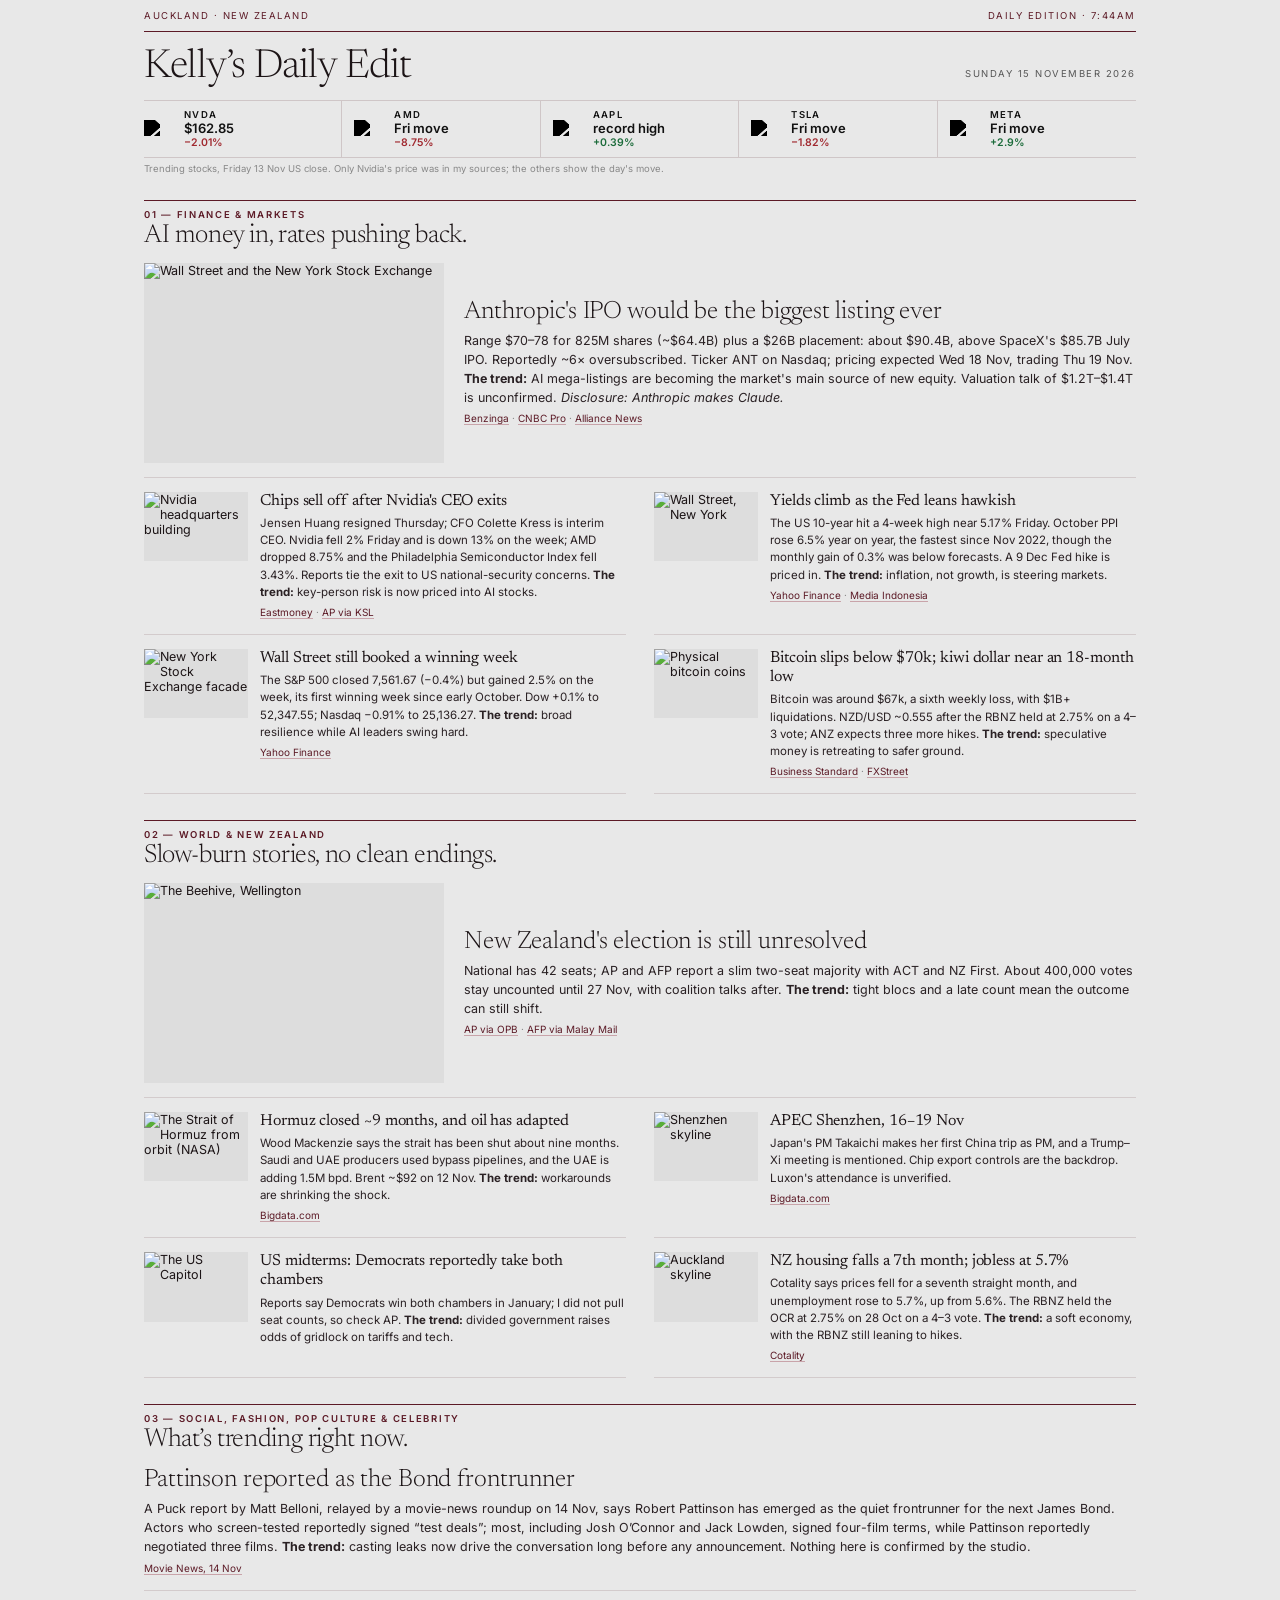
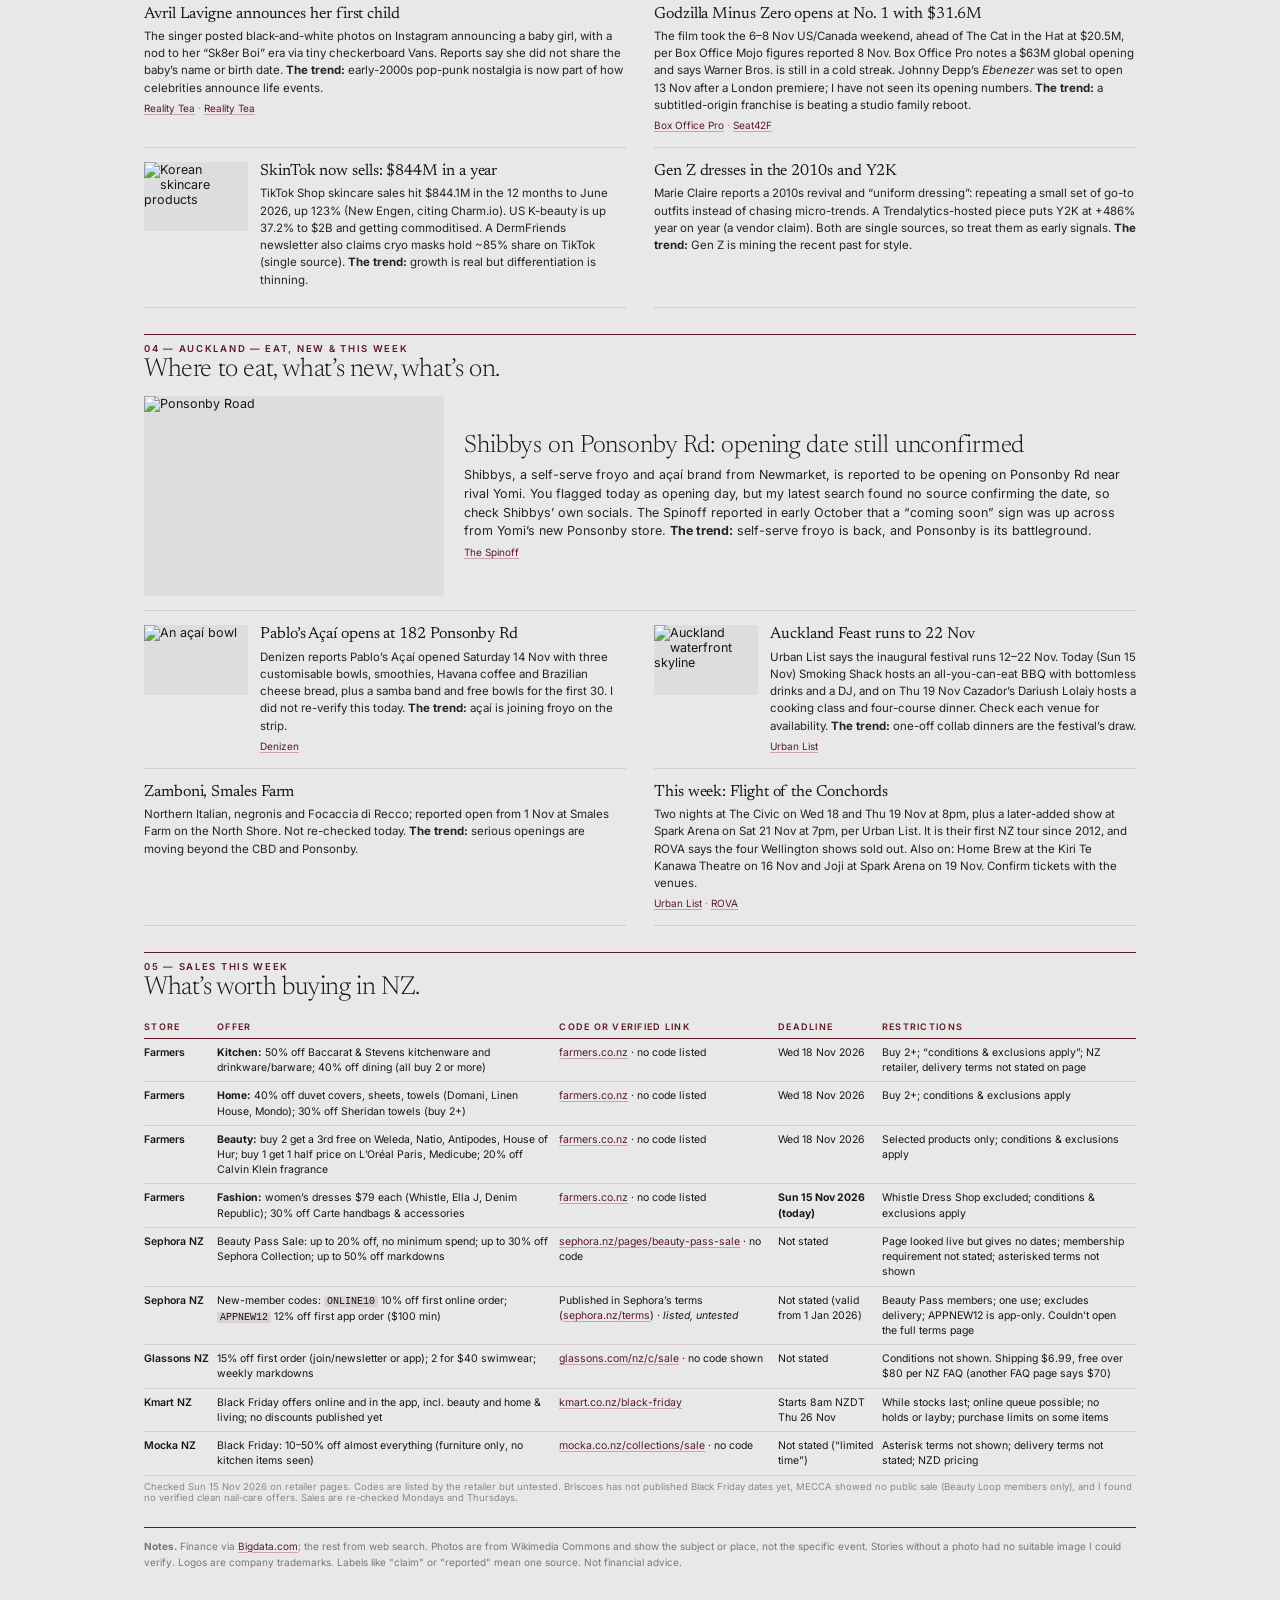
==== index.html @ 5a59fe5a "Add Kelly's Daily Edit, Sun 15 Nov 2026 Co-Authored-By: Claude Sonnet 5.5 <noreply@anthropic.com> Cl" ====
<!doctype html>
<html lang="en"><head><meta charset="utf-8"><meta name="viewport" content="width=device-width, initial-scale=1"><title>Kelly’s Daily Edit — Sun 15 Nov 2026</title>
<link rel="stylesheet" href="https://fonts.googleapis.com/css2?family=Inter:wght@400;500;600&family=Newsreader:opsz,wght@6..72,300;6..72,400&display=swap">
<style>
body{margin:0;background:#e8e8e8}
a{color:#5c1a26;text-decoration-color:#c9a4aa;text-underline-offset:2px}a:hover{color:#111}
.mag{max-width:1040px;margin:0 auto;padding:0 24px 40px;font-family:'Inter',sans-serif;color:#1c1416;box-sizing:border-box;font-size:12.5px}
.top{display:flex;justify-content:space-between;padding:10px 0;border-bottom:1px solid #5c1a26;font-size:9.5px;letter-spacing:.16em;text-transform:uppercase;color:#5c1a26}
.mast{display:flex;justify-content:space-between;align-items:baseline;gap:12px;padding:16px 0 12px}
.mast h1{font-family:'Newsreader',serif;font-weight:300;font-size:40px;line-height:1;margin:0;letter-spacing:-.02em;color:#1c1416}
.mast p{margin:0;font-size:9.5px;letter-spacing:.16em;text-transform:uppercase;color:#555;text-align:right}
.strip{display:grid;grid-template-columns:repeat(5,1fr);border-top:1px solid #cfc6c7;border-bottom:1px solid #cfc6c7}
.st{padding:8px 12px;border-right:1px solid #cfc6c7;display:grid;grid-template-columns:auto 1fr;grid-template-areas:"l t" "l p" "l m";column-gap:10px;align-items:center;font-size:10.5px;color:#555}
.st:first-child{padding-left:0}.st:last-child{border-right:0}
.st img{grid-area:l;height:18px;width:30px;object-fit:contain;filter:brightness(0)}
.st .tk{grid-area:t;font-weight:600;letter-spacing:.14em;color:#111;font-size:9.5px}
.st b{grid-area:p;font-size:13px;color:#111;font-weight:600}
.st b+span{grid-area:m}
.st .tk+b,.st .tk+span{}
.dn{color:#a0282f;font-weight:600}.up{color:#1b6b3a;font-weight:600}
.cap{font-size:9.5px;color:#888;margin:5px 0 0}
.sec{margin-top:26px}
.sech{display:block;border-top:1px solid #5c1a26;padding-top:8px;margin-bottom:12px}
.kick{font-size:9.5px;font-weight:600;letter-spacing:.18em;text-transform:uppercase;color:#5c1a26;display:block;margin-bottom:2px}
.sech h2{font-family:'Newsreader',serif;font-size:26px;line-height:1.1;margin:0;font-weight:300;letter-spacing:-.015em;display:block}
.sech p{display:none}
.grid{display:grid;grid-template-columns:repeat(2,1fr);gap:14px 28px}
.card{display:grid;grid-template-columns:104px 1fr;gap:12px;align-items:start;padding-bottom:14px;border-bottom:1px solid #d3cbcc}
.card.noimg{grid-template-columns:1fr}
.card.lead{grid-column:1/-1;grid-template-columns:300px 1fr;gap:20px;align-items:center}
.card.lead.noimg{grid-template-columns:1fr}
.ph{aspect-ratio:3/2;overflow:hidden;background:#ddd}
.ph img{width:100%;height:100%;object-fit:cover;display:block}
.card h3{font-family:'Newsreader',serif;font-size:16px;line-height:1.2;margin:0 0 4px;font-weight:400;letter-spacing:-.005em}
.card.lead h3{font-size:25px;line-height:1.1;font-weight:300;margin-bottom:6px}
.card p{margin:0 0 4px;font-size:11.5px;line-height:1.5;color:#2a2124}
.card.lead p{font-size:12.5px}
.src{font-size:10px!important;color:#888!important;margin:0!important}
.foot{margin-top:24px;border-top:1px solid #5c1a26;padding-top:10px;font-size:10px;line-height:1.6;color:#777}
@media (max-width:820px){.mast h1{font-size:32px}.grid{grid-template-columns:1fr}.card.lead{grid-template-columns:1fr}.strip{grid-template-columns:repeat(2,1fr)}.st{padding:8px 0;border-bottom:1px solid #cfc6c7}.card{grid-template-columns:96px 1fr}.card.lead{grid-template-columns:1fr}}

.tw{overflow-x:auto}.tbl{width:100%;border-collapse:collapse;font-size:10.5px;line-height:1.45}.tbl th{text-align:left;font-size:9px;letter-spacing:.14em;text-transform:uppercase;color:#5c1a26;font-weight:600;border-bottom:1px solid #5c1a26;padding:5px 8px 5px 0;white-space:nowrap}.tbl td{vertical-align:top;border-bottom:1px solid #d3cbcc;padding:6px 8px 6px 0}.tbl td:first-child{font-weight:600;white-space:nowrap}.tbl code{font-size:10px;background:#dcd3d4;padding:0 3px}.tbl{min-width:760px}
</style>
</head><body>
<div class="mag">
<div class="top"><span>Auckland · New Zealand</span><span>Daily edition · 7:44am</span></div><header class="mast"><h1>Kelly&rsquo;s Daily Edit</h1><p>Sunday 15 November 2026</p></header>
<div class="strip" aria-label="Five trending stocks, Friday close"><div class="st"><img src="https://commons.wikimedia.org/wiki/Special:FilePath/NVIDIA_logo.svg?width=200" alt="NVDA logo"><span class="tk">NVDA</span><b>$162.85</b><span class="dn">−2.01%</span></div><div class="st"><img src="https://commons.wikimedia.org/wiki/Special:FilePath/AMD_Logo.svg?width=200" alt="AMD logo"><span class="tk">AMD</span><b>Fri move</b><span class="dn">−8.75%</span></div><div class="st"><img src="https://commons.wikimedia.org/wiki/Special:FilePath/Apple_logo_black.svg?width=200" alt="AAPL logo"><span class="tk">AAPL</span><b>record high</b><span class="up">+0.39%</span></div><div class="st"><img src="https://commons.wikimedia.org/wiki/Special:FilePath/Tesla_T_symbol.svg?width=200" alt="TSLA logo"><span class="tk">TSLA</span><b>Fri move</b><span class="dn">−1.82%</span></div><div class="st"><img src="https://commons.wikimedia.org/wiki/Special:FilePath/Meta_Platforms_logo.svg?width=200" alt="META logo"><span class="tk">META</span><b>Fri move</b><span class="up">+2.9%</span></div></div>
<p class="cap">Trending stocks, Friday 13 Nov US close. Only Nvidia's price was in my sources; the others show the day's move.</p>
<section class="sec"><div class="sech"><div class="kick">01 — Finance &amp; Markets</div><h2>AI money in, rates pushing back.</h2><p>Record AI capital-raising meets a bond market pricing more Fed hikes.</p></div><div class="grid"><article class="card lead"><div class="ph"><img src="https://commons.wikimedia.org/wiki/Special:FilePath/New_York_Stock_Exchange_August_2017_02.jpg?width=1000" alt="Wall Street and the New York Stock Exchange" loading="lazy"></div><div class="tx"><h3>Anthropic's IPO would be the biggest listing ever</h3><p>Range $70–78 for 825M shares (~$64.4B) plus a $26B placement: about $90.4B, above SpaceX's $85.7B July IPO. Reportedly ~6× oversubscribed. Ticker ANT on Nasdaq; pricing expected Wed 18 Nov, trading Thu 19 Nov. <b>The trend:</b> AI mega-listings are becoming the market's main source of new equity. Valuation talk of $1.2T–$1.4T is unconfirmed. <i>Disclosure: Anthropic makes Claude.</i></p><p class="src"><a target="_blank" rel="noopener noreferrer" href="https://app.bigdata.com/documents/CC8A0AA77DDB8F0A94E026F29D1753C9">Benzinga</a> · <a target="_blank" rel="noopener noreferrer" href="https://app.bigdata.com/documents/73371B69E90BE7B7E90E10A4B41BB34E">CNBC Pro</a> · <a target="_blank" rel="noopener noreferrer" href="https://app.bigdata.com/documents/BF5BD423CAAF0648DEDF7CC916F32534">Alliance News</a></p></div></article><article class="card"><div class="ph"><img src="https://commons.wikimedia.org/wiki/Special:FilePath/NVIDIA_Headquarters.jpg?width=1000" alt="Nvidia headquarters building" loading="lazy"></div><div class="tx"><h3>Chips sell off after Nvidia's CEO exits</h3><p>Jensen Huang resigned Thursday; CFO Colette Kress is interim CEO. Nvidia fell 2% Friday and is down 13% on the week; AMD dropped 8.75% and the Philadelphia Semiconductor Index fell 3.43%. Reports tie the exit to US national-security concerns. <b>The trend:</b> key-person risk is now priced into AI stocks.</p><p class="src"><a target="_blank" rel="noopener noreferrer" href="https://app.bigdata.com/documents/6D653A2C9559B48920038E8D2EA9C440">Eastmoney</a> · <a target="_blank" rel="noopener noreferrer" href="https://app.bigdata.com/documents/CB7C0DFA0C4624E4CC4BE4395966587B">AP via KSL</a></p></div></article><article class="card"><div class="ph"><img src="https://commons.wikimedia.org/wiki/Special:FilePath/Photos_NewYork1_032.jpg?width=1000" alt="Wall Street, New York" loading="lazy"></div><div class="tx"><h3>Yields climb as the Fed leans hawkish</h3><p>The US 10-year hit a 4-week high near 5.17% Friday. October PPI rose 6.5% year on year, the fastest since Nov 2022, though the monthly gain of 0.3% was below forecasts. A 9 Dec Fed hike is priced in. <b>The trend:</b> inflation, not growth, is steering markets.</p><p class="src"><a target="_blank" rel="noopener noreferrer" href="https://app.bigdata.com/documents/CEFB38E44261D022953017AB41D0D70B">Yahoo Finance</a> · <a target="_blank" rel="noopener noreferrer" href="https://app.bigdata.com/documents/D1B05B99E763574233C486221D6025D6">Media Indonesia</a></p></div></article><article class="card"><div class="ph"><img src="https://commons.wikimedia.org/wiki/Special:FilePath/New_York_Stock_Exchange_Facade_-_New_York_City,_USA.jpg?width=1000" alt="New York Stock Exchange facade" loading="lazy"></div><div class="tx"><h3>Wall Street still booked a winning week</h3><p>The S&amp;P 500 closed 7,561.67 (−0.4%) but gained 2.5% on the week, its first winning week since early October. Dow +0.1% to 52,347.55; Nasdaq −0.91% to 25,136.27. <b>The trend:</b> broad resilience while AI leaders swing hard.</p><p class="src"><a target="_blank" rel="noopener noreferrer" href="https://app.bigdata.com/documents/6F2B3F3A1F87922C1AFCBA36E6C707FE">Yahoo Finance</a></p></div></article><article class="card"><div class="ph"><img src="https://commons.wikimedia.org/wiki/Special:FilePath/Physical_Bitcoin_by_Mike_Cauldwell_(Casascius).jpg?width=1000" alt="Physical bitcoin coins" loading="lazy"></div><div class="tx"><h3>Bitcoin slips below $70k; kiwi dollar near an 18-month low</h3><p>Bitcoin was around $67k, a sixth weekly loss, with $1B+ liquidations. NZD/USD ~0.555 after the RBNZ held at 2.75% on a 4–3 vote; ANZ expects three more hikes. <b>The trend:</b> speculative money is retreating to safer ground.</p><p class="src"><a target="_blank" rel="noopener noreferrer" href="https://app.bigdata.com/documents/0D19B1046BA223AFF01BD5FF491FED08">Business Standard</a> · <a target="_blank" rel="noopener noreferrer" href="https://app.bigdata.com/documents/52DD11125DCA1012AE97C00D38097259">FXStreet</a></p></div></article></div></section><section class="sec"><div class="sech"><div class="kick">02 — World &amp; New Zealand</div><h2>Slow-burn stories, no clean endings.</h2><p>NZ waits on a count, oil waits on diplomacy, and APEC opens Monday.</p></div><div class="grid"><article class="card lead"><div class="ph"><img src="https://commons.wikimedia.org/wiki/Special:FilePath/Beehive_Building_Wellington_New_Zealand.jpg?width=1000" alt="The Beehive, Wellington" loading="lazy"></div><div class="tx"><h3>New Zealand's election is still unresolved</h3><p>National has 42 seats; AP and AFP report a slim two-seat majority with ACT and NZ First. About 400,000 votes stay uncounted until 27 Nov, with coalition talks after. <b>The trend:</b> tight blocs and a late count mean the outcome can still shift.</p><p class="src"><a target="_blank" rel="noopener noreferrer" href="https://www.opb.org/article/2026/11/08/no-clear-winner-in-new-zealand-election-as-leaders-prepare-for-weeks-of-talks/">AP via OPB</a> · <a target="_blank" rel="noopener noreferrer" href="https://www.malaymail.com/amp/news/world/2026/11/08/who-will-govern-new-zealand-tight-election-result-opens-door-to-dealmaking/242459">AFP via Malay Mail</a></p></div></article><article class="card"><div class="ph"><img src="https://commons.wikimedia.org/wiki/Special:FilePath/Iss064e046338.jpg?width=1000" alt="The Strait of Hormuz from orbit (NASA)" loading="lazy"></div><div class="tx"><h3>Hormuz closed ~9 months, and oil has adapted</h3><p>Wood Mackenzie says the strait has been shut about nine months. Saudi and UAE producers used bypass pipelines, and the UAE is adding 1.5M bpd. Brent ~$92 on 12 Nov. <b>The trend:</b> workarounds are shrinking the shock.</p><p class="src"><a target="_blank" rel="noopener noreferrer" href="https://app.bigdata.com/documents/066EC005ACA942B320E3C47B6DD4105F">Bigdata.com</a></p></div></article><article class="card"><div class="ph"><img src="https://commons.wikimedia.org/wiki/Special:FilePath/Shenzhen_Skyline_from_Futian_District5.jpg?width=1000" alt="Shenzhen skyline" loading="lazy"></div><div class="tx"><h3>APEC Shenzhen, 16–19 Nov</h3><p>Japan's PM Takaichi makes her first China trip as PM, and a Trump–Xi meeting is mentioned. Chip export controls are the backdrop. Luxon's attendance is unverified.</p><p class="src"><a target="_blank" rel="noopener noreferrer" href="https://app.bigdata.com/documents/B61600778CA8A00367E14FCDB0611010">Bigdata.com</a></p></div></article><article class="card"><div class="ph"><img src="https://commons.wikimedia.org/wiki/Special:FilePath/The_U.S._Capitol_Building,_Washington,_D.C.jpg?width=1000" alt="The US Capitol" loading="lazy"></div><div class="tx"><h3>US midterms: Democrats reportedly take both chambers</h3><p>Reports say Democrats win both chambers in January; I did not pull seat counts, so check AP. <b>The trend:</b> divided government raises odds of gridlock on tariffs and tech.</p></div></article><article class="card"><div class="ph"><img src="https://commons.wikimedia.org/wiki/Special:FilePath/Auckland_skyline_from_Viaduct_Harbour.jpg?width=1000" alt="Auckland skyline" loading="lazy"></div><div class="tx"><h3>NZ housing falls a 7th month; jobless at 5.7%</h3><p>Cotality says prices fell for a seventh straight month, and unemployment rose to 5.7%, up from 5.6%. The RBNZ held the OCR at 2.75% on 28 Oct on a 4–3 vote. <b>The trend:</b> a soft economy, with the RBNZ still leaning to hikes.</p><p class="src"><a target="_blank" rel="noopener noreferrer" href="https://www.cotality.com/nz/insights/media/nz-house-prices-fall-seven-consecutive-months">Cotality</a></p></div></article></div></section><section class="sec"><div class="sech"><div class="kick">03 &mdash; Social, Fashion, Pop Culture &amp; Celebrity</div><h2>What&rsquo;s trending right now.</h2><p>Bond casting chatter, a Godzilla opening and bio-active skincare.</p></div><div class="grid"><article class="card lead noimg"><div class="tx"><h3>Pattinson reported as the Bond frontrunner</h3><p>A Puck report by Matt Belloni, relayed by a movie-news roundup on 14 Nov, says Robert Pattinson has emerged as the quiet frontrunner for the next James Bond. Actors who screen-tested reportedly signed &ldquo;test deals&rdquo;; most, including Josh O&rsquo;Connor and Jack Lowden, signed four-film terms, while Pattinson reportedly negotiated three films. <b>The trend:</b> casting leaks now drive the conversation long before any announcement. Nothing here is confirmed by the studio.</p><p class="src"><a target="_blank" rel="noopener noreferrer" href="https://onemannsmovies.com/movie-news/movie-news-from-around-the-world-14th-november-2026">Movie News, 14 Nov</a></p></div></article><article class="card noimg"><div class="tx"><h3>Avril Lavigne announces her first child</h3><p>The singer posted black-and-white photos on Instagram announcing a baby girl, with a nod to her &ldquo;Sk8er Boi&rdquo; era via tiny checkerboard Vans. Reports say she did not share the baby&rsquo;s name or birth date. <b>The trend:</b> early-2000s pop-punk nostalgia is now part of how celebrities announce life events.</p><p class="src"><a target="_blank" rel="noopener noreferrer" href="https://www.realitytea.com/2026/11/14/avril-lavigne-baby-daughter-first-photos-wild-onesie/">Reality Tea</a> &middot; <a target="_blank" rel="noopener noreferrer" href="https://www.realitytea.com/2026/11/14/avril-lavigne-baby-announcement-sk8er-boi-post/">Reality Tea</a></p></div></article><article class="card noimg"><div class="tx"><h3>Godzilla Minus Zero opens at No. 1 with $31.6M</h3><p>The film took the 6&ndash;8 Nov US/Canada weekend, ahead of The Cat in the Hat at $20.5M, per Box Office Mojo figures reported 8 Nov. Box Office Pro notes a $63M global opening and says Warner Bros. is still in a cold streak. Johnny Depp&rsquo;s <i>Ebenezer</i> was set to open 13 Nov after a London premiere; I have not seen its opening numbers. <b>The trend:</b> a subtitled-origin franchise is beating a studio family reboot.</p><p class="src"><a target="_blank" rel="noopener noreferrer" href="https://www.boxofficepro.com/weekend-box-office-godzilla-minus-zero-explodes-to-number-one/">Box Office Pro</a> &middot; <a target="_blank" rel="noopener noreferrer" href="https://seat42f.com/godzilla-minus-zero-weekend-box-office-november-8-2026/">Seat42F</a></p></div></article><article class="card"><div class="ph"><img src="https://commons.wikimedia.org/wiki/Special:FilePath/Korean_cosmetic_products.jpg?width=1000" alt="Korean skincare products" loading="lazy"></div><div class="tx"><h3>SkinTok now sells: $844M in a year</h3><p>TikTok Shop skincare sales hit $844.1M in the 12 months to June 2026, up 123% (New Engen, citing Charm.io). US K-beauty is up 37.2% to $2B and getting commoditised. A DermFriends newsletter also claims cryo masks hold ~85% share on TikTok (single source). <b>The trend:</b> growth is real but differentiation is thinning.</p></div></article><article class="card noimg"><div class="tx"><h3>Gen Z dresses in the 2010s and Y2K</h3><p>Marie Claire reports a 2010s revival and &ldquo;uniform dressing&rdquo;: repeating a small set of go-to outfits instead of chasing micro-trends. A Trendalytics-hosted piece puts Y2K at +486% year on year (a vendor claim). Both are single sources, so treat them as early signals. <b>The trend:</b> Gen Z is mining the recent past for style.</p></div></article></div></section><section class="sec"><div class="sech"><div class="kick">04 &mdash; Auckland &mdash; Eat, New &amp; This Week</div><h2>Where to eat, what&rsquo;s new, what&rsquo;s on.</h2><p>Feast is in full swing, froyo is crowding Ponsonby Rd and the Conchords land Wednesday.</p></div><div class="grid"><article class="card lead"><div class="ph"><img src="https://commons.wikimedia.org/wiki/Special:FilePath/Ponsonby_Road,_Ponsonby,_Auckland,_New_Zealand.jpg?width=1000" alt="Ponsonby Road" loading="lazy"></div><div class="tx"><h3>Shibbys on Ponsonby Rd: opening date still unconfirmed</h3><p>Shibbys, a self-serve froyo and a&ccedil;a&iacute; brand from Newmarket, is reported to be opening on Ponsonby Rd near rival Yomi. You flagged today as opening day, but my latest search found no source confirming the date, so check Shibbys&rsquo; own socials. The Spinoff reported in early October that a &ldquo;coming soon&rdquo; sign was up across from Yomi&rsquo;s new Ponsonby store. <b>The trend:</b> self-serve froyo is back, and Ponsonby is its battleground.</p><p class="src"><a target="_blank" rel="noopener noreferrer" href="https://thespinoff.co.nz/kai/05-10-2026/why-is-new-zealand-going-loco-for-froyo">The Spinoff</a></p></div></article><article class="card"><div class="ph"><img src="https://commons.wikimedia.org/wiki/Special:FilePath/Acai_bowl_(43110767814).jpg?width=1000" alt="An a&ccedil;a&iacute; bowl" loading="lazy"></div><div class="tx"><h3>Pablo&rsquo;s A&ccedil;a&iacute; opens at 182 Ponsonby Rd</h3><p>Denizen reports Pablo&rsquo;s A&ccedil;a&iacute; opened Saturday 14 Nov with three customisable bowls, smoothies, Havana coffee and Brazilian cheese bread, plus a samba band and free bowls for the first 30. I did not re-verify this today. <b>The trend:</b> a&ccedil;a&iacute; is joining froyo on the strip.</p><p class="src"><a target="_blank" rel="noopener noreferrer" href="https://www.thedenizen.co.nz/gastronomy/new-opening-ponsonby-has-a-new-acai-destination/">Denizen</a></p></div></article><article class="card"><div class="ph"><img src="https://commons.wikimedia.org/wiki/Special:FilePath/Auckland_skyline_from_harbour.png?width=1000" alt="Auckland waterfront skyline" loading="lazy"></div><div class="tx"><h3>Auckland Feast runs to 22 Nov</h3><p>Urban List says the inaugural festival runs 12&ndash;22 Nov. Today (Sun 15 Nov) Smoking Shack hosts an all-you-can-eat BBQ with bottomless drinks and a DJ, and on Thu 19 Nov Cazador&rsquo;s Dariush Lolaiy hosts a cooking class and four-course dinner. Check each venue for availability. <b>The trend:</b> one-off collab dinners are the festival&rsquo;s draw.</p><p class="src"><a target="_blank" rel="noopener noreferrer" href="https://www.theurbanlist.com/auckland/a-list/auckland-feast-food-festival">Urban List</a></p></div></article><article class="card noimg"><div class="tx"><h3>Zamboni, Smales Farm</h3><p>Northern Italian, negronis and Focaccia di Recco; reported open from 1 Nov at Smales Farm on the North Shore. Not re-checked today. <b>The trend:</b> serious openings are moving beyond the CBD and Ponsonby.</p></div></article><article class="card noimg"><div class="tx"><h3>This week: Flight of the Conchords</h3><p>Two nights at The Civic on Wed 18 and Thu 19 Nov at 8pm, plus a later-added show at Spark Arena on Sat 21 Nov at 7pm, per Urban List. It is their first NZ tour since 2012, and ROVA says the four Wellington shows sold out. Also on: Home Brew at the Kiri Te Kanawa Theatre on 16 Nov and Joji at Spark Arena on 19 Nov. Confirm tickets with the venues.</p><p class="src"><a target="_blank" rel="noopener noreferrer" href="https://www.theurbanlist.com/auckland/a-list/flight-of-the-conchords-new-zealand">Urban List</a> &middot; <a target="_blank" rel="noopener noreferrer" href="https://www.rova.nz/articles/november-gig-guide-the-artists-hitting-stages-across-aotearoa-this-month">ROVA</a></p></div></article></div></section>
<section class="sec"><div class="sech"><div class="kick">05 — Sales this week</div><h2>What&rsquo;s worth buying in NZ.</h2></div><div class="tw"><table class="tbl"><thead><tr><th>Store</th><th>Offer</th><th>Code or verified link</th><th>Deadline</th><th>Restrictions</th></tr></thead><tbody><tr><td>Farmers</td><td><b>Kitchen:</b> 50% off Baccarat &amp; Stevens kitchenware and drinkware/barware; 40% off dining (all buy 2 or more)</td><td><a target="_blank" rel="noopener noreferrer" href='https://www.farmers.co.nz/'>farmers.co.nz</a> · no code listed</td><td>Wed 18 Nov 2026</td><td>Buy 2+; &ldquo;conditions &amp; exclusions apply&rdquo;; NZ retailer, delivery terms not stated on page</td></tr><tr><td>Farmers</td><td><b>Home:</b> 40% off duvet covers, sheets, towels (Domani, Linen House, Mondo); 30% off Sheridan towels (buy 2+)</td><td><a target="_blank" rel="noopener noreferrer" href='https://www.farmers.co.nz/'>farmers.co.nz</a> · no code listed</td><td>Wed 18 Nov 2026</td><td>Buy 2+; conditions &amp; exclusions apply</td></tr><tr><td>Farmers</td><td><b>Beauty:</b> buy 2 get a 3rd free on Weleda, Natio, Antipodes, House of Hur; buy 1 get 1 half price on L&rsquo;Oréal Paris, Medicube; 20% off Calvin Klein fragrance</td><td><a target="_blank" rel="noopener noreferrer" href='https://www.farmers.co.nz/'>farmers.co.nz</a> · no code listed</td><td>Wed 18 Nov 2026</td><td>Selected products only; conditions &amp; exclusions apply</td></tr><tr><td>Farmers</td><td><b>Fashion:</b> women&rsquo;s dresses $79 each (Whistle, Ella J, Denim Republic); 30% off Carte handbags &amp; accessories</td><td><a target="_blank" rel="noopener noreferrer" href='https://www.farmers.co.nz/'>farmers.co.nz</a> · no code listed</td><td><b>Sun 15 Nov 2026 (today)</b></td><td>Whistle Dress Shop excluded; conditions &amp; exclusions apply</td></tr><tr><td>Sephora NZ</td><td>Beauty Pass Sale: up to 20% off, no minimum spend; up to 30% off Sephora Collection; up to 50% off markdowns</td><td><a target="_blank" rel="noopener noreferrer" href='https://www.sephora.nz/pages/beauty-pass-sale'>sephora.nz/pages/beauty-pass-sale</a> · no code</td><td>Not stated</td><td>Page looked live but gives no dates; membership requirement not stated; asterisked terms not shown</td></tr><tr><td>Sephora NZ</td><td>New-member codes: <code>ONLINE10</code> 10% off first online order; <code>APPNEW12</code> 12% off first app order ($100 min)</td><td>Published in Sephora&rsquo;s terms (<a target="_blank" rel="noopener noreferrer" href='https://www.sephora.nz/terms'>sephora.nz/terms</a>) · <i>listed, untested</i></td><td>Not stated (valid from 1 Jan 2026)</td><td>Beauty Pass members; one use; excludes delivery; APPNEW12 is app-only. Couldn&rsquo;t open the full terms page</td></tr><tr><td>Glassons NZ</td><td>15% off first order (join/newsletter or app); 2 for $40 swimwear; weekly markdowns</td><td><a target="_blank" rel="noopener noreferrer" href='https://www.glassons.com/nz/c/sale'>glassons.com/nz/c/sale</a> · no code shown</td><td>Not stated</td><td>Conditions not shown. Shipping $6.99, free over $80 per NZ FAQ (another FAQ page says $70)</td></tr><tr><td>Kmart NZ</td><td>Black Friday offers online and in the app, incl. beauty and home &amp; living; no discounts published yet</td><td><a target="_blank" rel="noopener noreferrer" href='https://www.kmart.co.nz/black-friday'>kmart.co.nz/black-friday</a></td><td>Starts 8am NZDT Thu 26 Nov</td><td>While stocks last; online queue possible; no holds or layby; purchase limits on some items</td></tr><tr><td>Mocka NZ</td><td>Black Friday: 10&ndash;50% off almost everything (furniture only, no kitchen items seen)</td><td><a target="_blank" rel="noopener noreferrer" href='https://www.mocka.co.nz/collections/sale'>mocka.co.nz/collections/sale</a> · no code</td><td>Not stated (&ldquo;limited time&rdquo;)</td><td>Asterisk terms not shown; delivery terms not stated; NZD pricing</td></tr></tbody></table></div><p class="cap">Checked Sun 15 Nov 2026 on retailer pages. Codes are listed by the retailer but untested. Briscoes has not published Black Friday dates yet, MECCA showed no public sale (Beauty Loop members only), and I found no verified clean nail-care offers. Sales are re-checked Mondays and Thursdays.</p></section><footer class="foot"><b>Notes.</b> Finance via <a target="_blank" rel="noopener noreferrer" href="https://bigdata.com">Bigdata.com</a>; the rest from web search. Photos are from Wikimedia Commons and show the subject or place, not the specific event. Stories without a photo had no suitable image I could verify. Logos are company trademarks. Labels like "claim" or "reported" mean one source. Not financial advice.</footer>
</div>
</body></html>
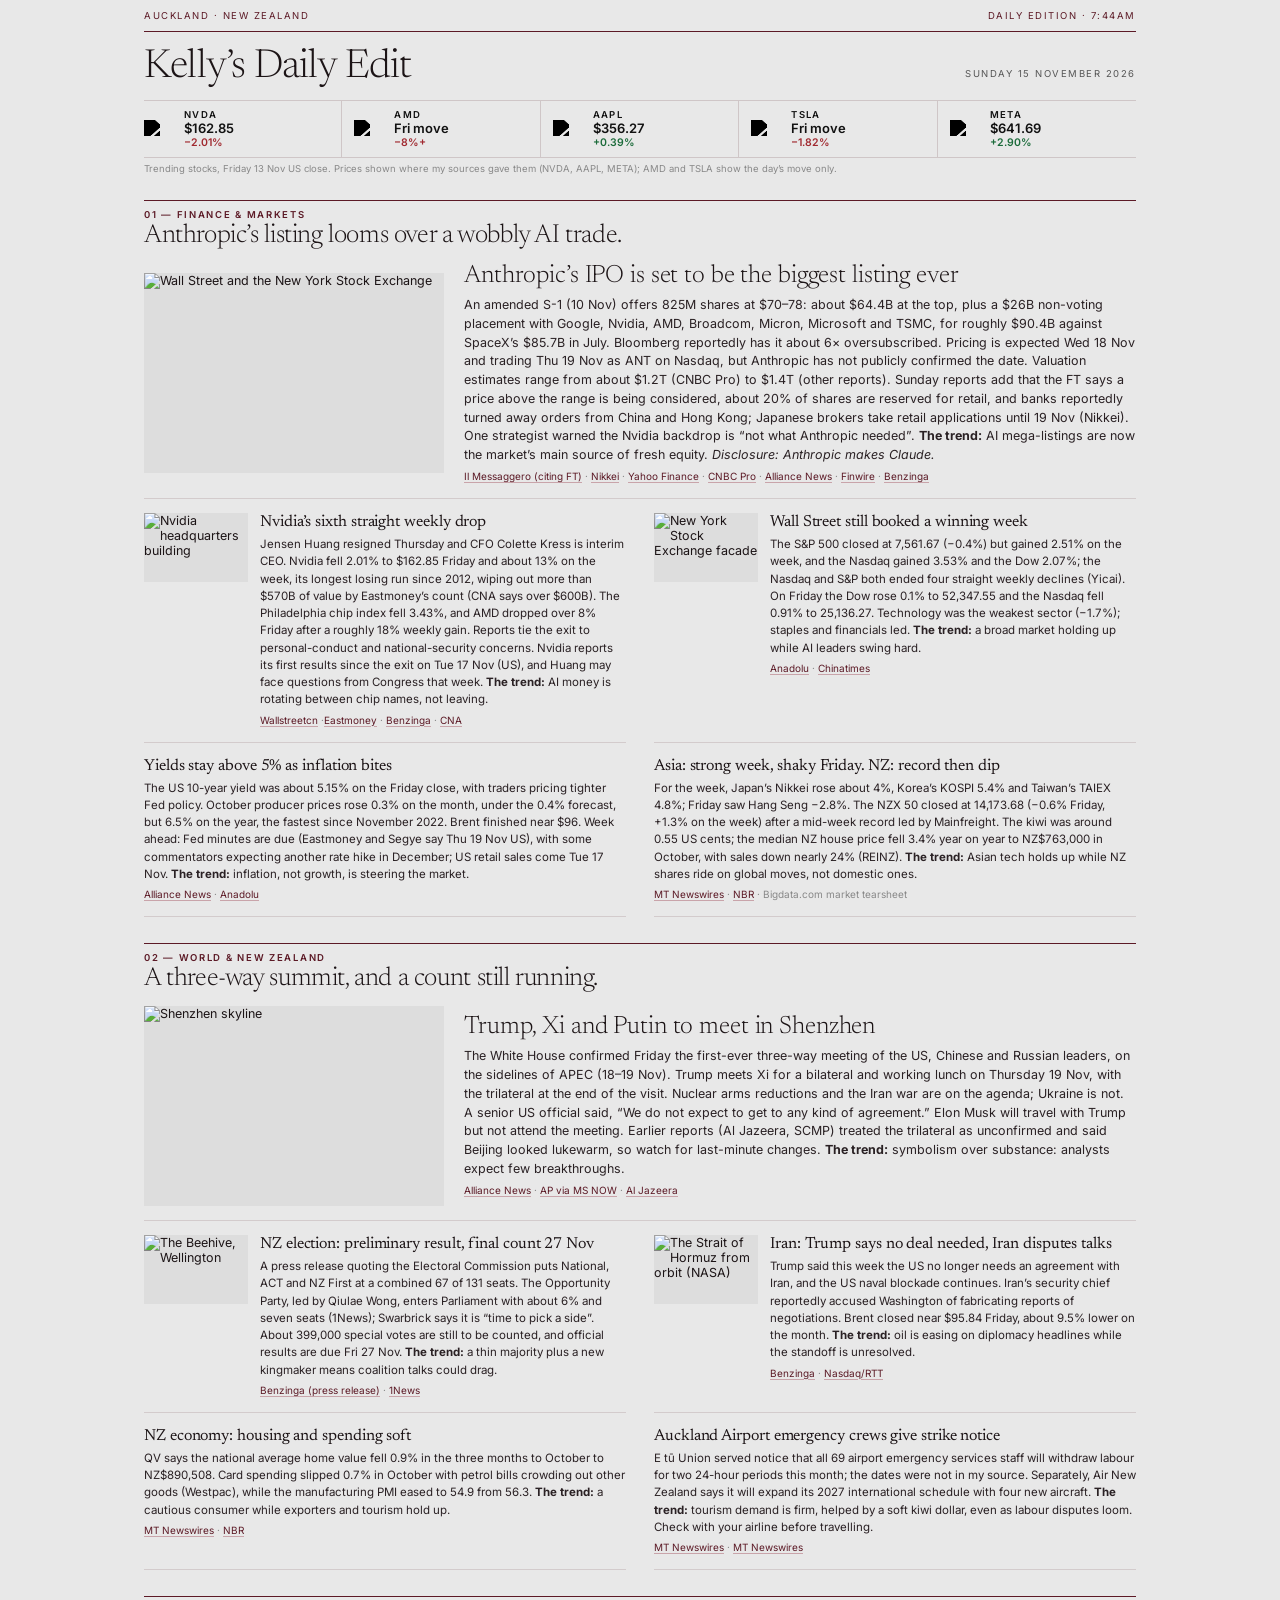
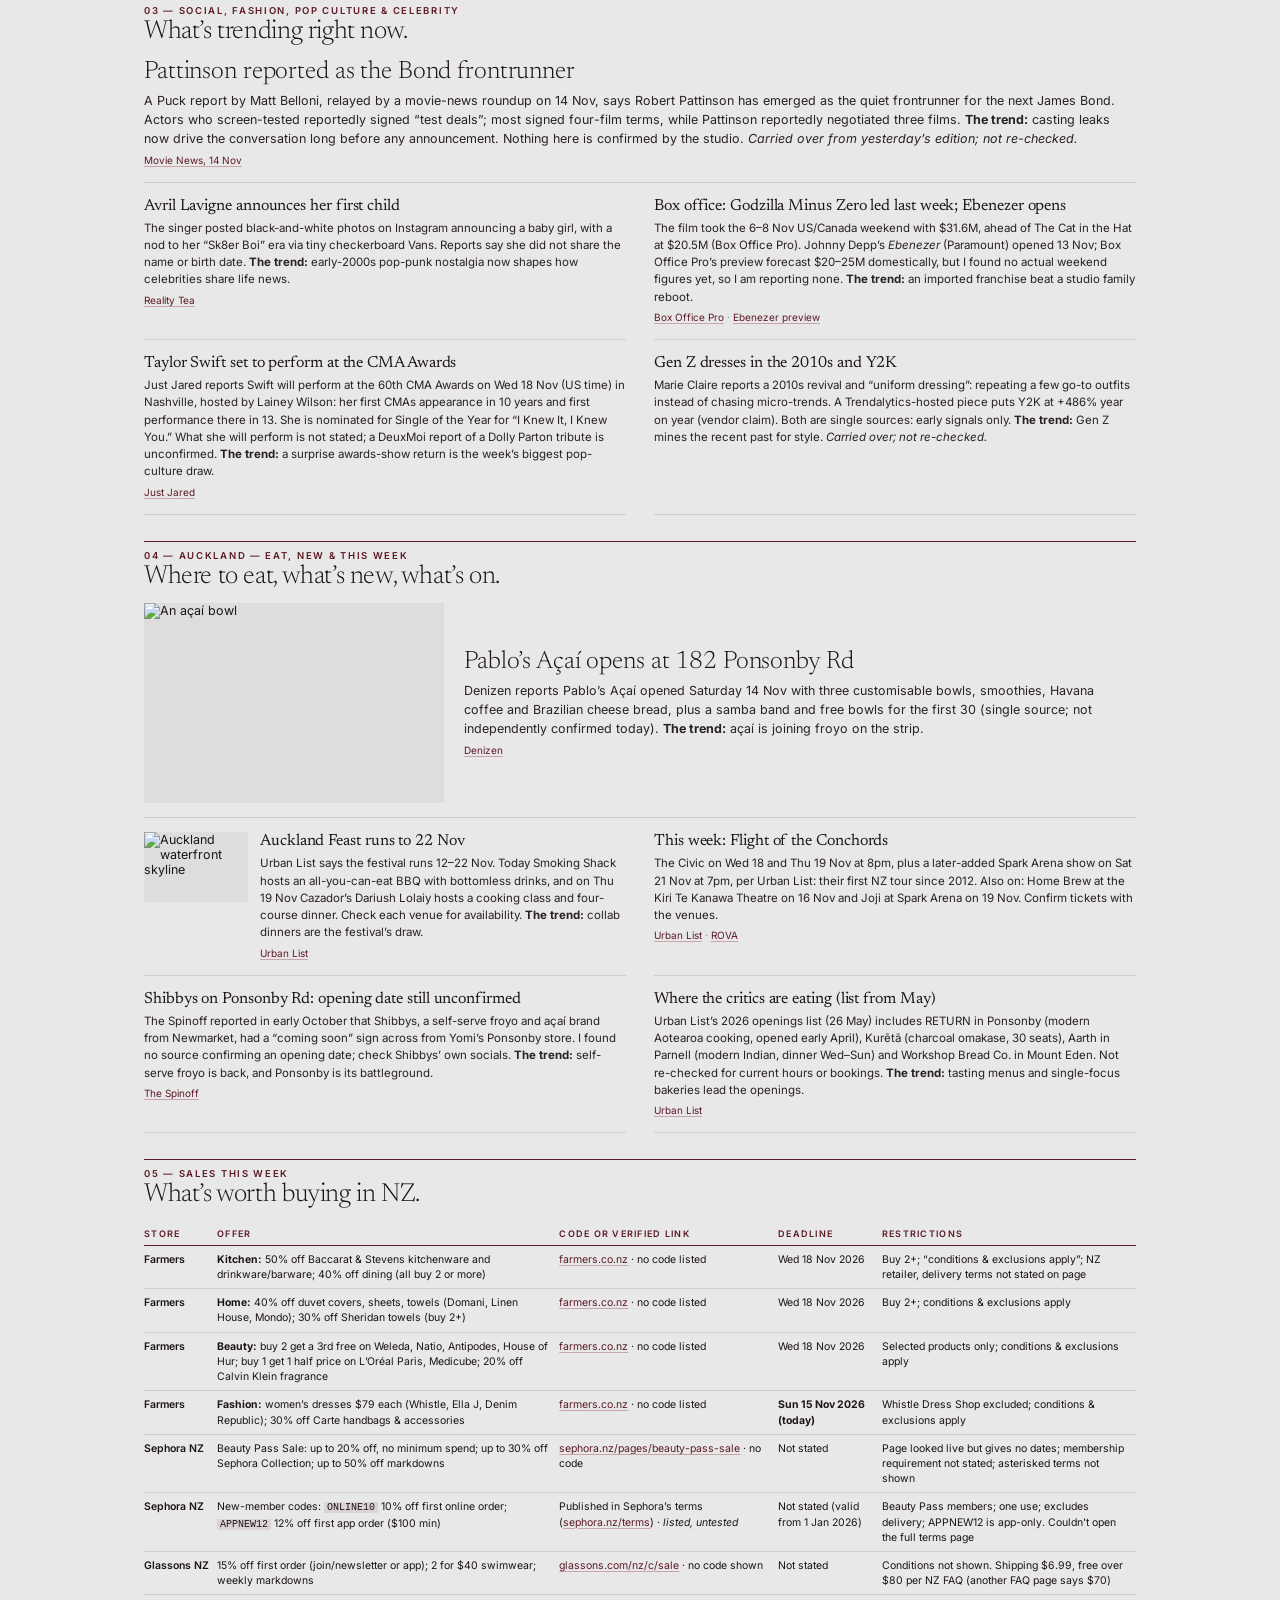
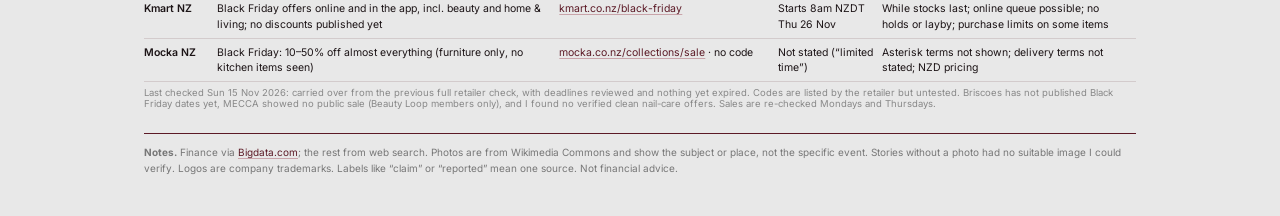
==== commit c63308b0: "Edition Sun 15 Nov 2026 (refresh) Co-Authored-By: Claude Sonnet 5.5 <noreply@anthropic.com> Claude-S" ====
--- a/index.html
+++ b/index.html
@@ -1,5 +1,10 @@
 <!doctype html>
-<html lang="en"><head><meta charset="utf-8"><meta name="viewport" content="width=device-width, initial-scale=1"><title>Kelly’s Daily Edit — Sun 15 Nov 2026</title>
+<html lang="en">
+<head>
+<meta charset="utf-8">
+<meta name="viewport" content="width=device-width, initial-scale=1">
+<title>Kelly’s Daily Edit — Sun 15 Nov 2026</title>
+
 <link rel="stylesheet" href="https://fonts.googleapis.com/css2?family=Inter:wght@400;500;600&family=Newsreader:opsz,wght@6..72,300;6..72,400&display=swap">
 <style>
 body{margin:0;background:#e8e8e8}
@@ -41,12 +46,50 @@
 
 .tw{overflow-x:auto}.tbl{width:100%;border-collapse:collapse;font-size:10.5px;line-height:1.45}.tbl th{text-align:left;font-size:9px;letter-spacing:.14em;text-transform:uppercase;color:#5c1a26;font-weight:600;border-bottom:1px solid #5c1a26;padding:5px 8px 5px 0;white-space:nowrap}.tbl td{vertical-align:top;border-bottom:1px solid #d3cbcc;padding:6px 8px 6px 0}.tbl td:first-child{font-weight:600;white-space:nowrap}.tbl code{font-size:10px;background:#dcd3d4;padding:0 3px}.tbl{min-width:760px}
 </style>
-</head><body>
+
+</head>
+<body>
+
 <div class="mag">
 <div class="top"><span>Auckland · New Zealand</span><span>Daily edition · 7:44am</span></div><header class="mast"><h1>Kelly&rsquo;s Daily Edit</h1><p>Sunday 15 November 2026</p></header>
-<div class="strip" aria-label="Five trending stocks, Friday close"><div class="st"><img src="https://commons.wikimedia.org/wiki/Special:FilePath/NVIDIA_logo.svg?width=200" alt="NVDA logo"><span class="tk">NVDA</span><b>$162.85</b><span class="dn">−2.01%</span></div><div class="st"><img src="https://commons.wikimedia.org/wiki/Special:FilePath/AMD_Logo.svg?width=200" alt="AMD logo"><span class="tk">AMD</span><b>Fri move</b><span class="dn">−8.75%</span></div><div class="st"><img src="https://commons.wikimedia.org/wiki/Special:FilePath/Apple_logo_black.svg?width=200" alt="AAPL logo"><span class="tk">AAPL</span><b>record high</b><span class="up">+0.39%</span></div><div class="st"><img src="https://commons.wikimedia.org/wiki/Special:FilePath/Tesla_T_symbol.svg?width=200" alt="TSLA logo"><span class="tk">TSLA</span><b>Fri move</b><span class="dn">−1.82%</span></div><div class="st"><img src="https://commons.wikimedia.org/wiki/Special:FilePath/Meta_Platforms_logo.svg?width=200" alt="META logo"><span class="tk">META</span><b>Fri move</b><span class="up">+2.9%</span></div></div>
-<p class="cap">Trending stocks, Friday 13 Nov US close. Only Nvidia's price was in my sources; the others show the day's move.</p>
-<section class="sec"><div class="sech"><div class="kick">01 — Finance &amp; Markets</div><h2>AI money in, rates pushing back.</h2><p>Record AI capital-raising meets a bond market pricing more Fed hikes.</p></div><div class="grid"><article class="card lead"><div class="ph"><img src="https://commons.wikimedia.org/wiki/Special:FilePath/New_York_Stock_Exchange_August_2017_02.jpg?width=1000" alt="Wall Street and the New York Stock Exchange" loading="lazy"></div><div class="tx"><h3>Anthropic's IPO would be the biggest listing ever</h3><p>Range $70–78 for 825M shares (~$64.4B) plus a $26B placement: about $90.4B, above SpaceX's $85.7B July IPO. Reportedly ~6× oversubscribed. Ticker ANT on Nasdaq; pricing expected Wed 18 Nov, trading Thu 19 Nov. <b>The trend:</b> AI mega-listings are becoming the market's main source of new equity. Valuation talk of $1.2T–$1.4T is unconfirmed. <i>Disclosure: Anthropic makes Claude.</i></p><p class="src"><a target="_blank" rel="noopener noreferrer" href="https://app.bigdata.com/documents/CC8A0AA77DDB8F0A94E026F29D1753C9">Benzinga</a> · <a target="_blank" rel="noopener noreferrer" href="https://app.bigdata.com/documents/73371B69E90BE7B7E90E10A4B41BB34E">CNBC Pro</a> · <a target="_blank" rel="noopener noreferrer" href="https://app.bigdata.com/documents/BF5BD423CAAF0648DEDF7CC916F32534">Alliance News</a></p></div></article><article class="card"><div class="ph"><img src="https://commons.wikimedia.org/wiki/Special:FilePath/NVIDIA_Headquarters.jpg?width=1000" alt="Nvidia headquarters building" loading="lazy"></div><div class="tx"><h3>Chips sell off after Nvidia's CEO exits</h3><p>Jensen Huang resigned Thursday; CFO Colette Kress is interim CEO. Nvidia fell 2% Friday and is down 13% on the week; AMD dropped 8.75% and the Philadelphia Semiconductor Index fell 3.43%. Reports tie the exit to US national-security concerns. <b>The trend:</b> key-person risk is now priced into AI stocks.</p><p class="src"><a target="_blank" rel="noopener noreferrer" href="https://app.bigdata.com/documents/6D653A2C9559B48920038E8D2EA9C440">Eastmoney</a> · <a target="_blank" rel="noopener noreferrer" href="https://app.bigdata.com/documents/CB7C0DFA0C4624E4CC4BE4395966587B">AP via KSL</a></p></div></article><article class="card"><div class="ph"><img src="https://commons.wikimedia.org/wiki/Special:FilePath/Photos_NewYork1_032.jpg?width=1000" alt="Wall Street, New York" loading="lazy"></div><div class="tx"><h3>Yields climb as the Fed leans hawkish</h3><p>The US 10-year hit a 4-week high near 5.17% Friday. October PPI rose 6.5% year on year, the fastest since Nov 2022, though the monthly gain of 0.3% was below forecasts. A 9 Dec Fed hike is priced in. <b>The trend:</b> inflation, not growth, is steering markets.</p><p class="src"><a target="_blank" rel="noopener noreferrer" href="https://app.bigdata.com/documents/CEFB38E44261D022953017AB41D0D70B">Yahoo Finance</a> · <a target="_blank" rel="noopener noreferrer" href="https://app.bigdata.com/documents/D1B05B99E763574233C486221D6025D6">Media Indonesia</a></p></div></article><article class="card"><div class="ph"><img src="https://commons.wikimedia.org/wiki/Special:FilePath/New_York_Stock_Exchange_Facade_-_New_York_City,_USA.jpg?width=1000" alt="New York Stock Exchange facade" loading="lazy"></div><div class="tx"><h3>Wall Street still booked a winning week</h3><p>The S&amp;P 500 closed 7,561.67 (−0.4%) but gained 2.5% on the week, its first winning week since early October. Dow +0.1% to 52,347.55; Nasdaq −0.91% to 25,136.27. <b>The trend:</b> broad resilience while AI leaders swing hard.</p><p class="src"><a target="_blank" rel="noopener noreferrer" href="https://app.bigdata.com/documents/6F2B3F3A1F87922C1AFCBA36E6C707FE">Yahoo Finance</a></p></div></article><article class="card"><div class="ph"><img src="https://commons.wikimedia.org/wiki/Special:FilePath/Physical_Bitcoin_by_Mike_Cauldwell_(Casascius).jpg?width=1000" alt="Physical bitcoin coins" loading="lazy"></div><div class="tx"><h3>Bitcoin slips below $70k; kiwi dollar near an 18-month low</h3><p>Bitcoin was around $67k, a sixth weekly loss, with $1B+ liquidations. NZD/USD ~0.555 after the RBNZ held at 2.75% on a 4–3 vote; ANZ expects three more hikes. <b>The trend:</b> speculative money is retreating to safer ground.</p><p class="src"><a target="_blank" rel="noopener noreferrer" href="https://app.bigdata.com/documents/0D19B1046BA223AFF01BD5FF491FED08">Business Standard</a> · <a target="_blank" rel="noopener noreferrer" href="https://app.bigdata.com/documents/52DD11125DCA1012AE97C00D38097259">FXStreet</a></p></div></article></div></section><section class="sec"><div class="sech"><div class="kick">02 — World &amp; New Zealand</div><h2>Slow-burn stories, no clean endings.</h2><p>NZ waits on a count, oil waits on diplomacy, and APEC opens Monday.</p></div><div class="grid"><article class="card lead"><div class="ph"><img src="https://commons.wikimedia.org/wiki/Special:FilePath/Beehive_Building_Wellington_New_Zealand.jpg?width=1000" alt="The Beehive, Wellington" loading="lazy"></div><div class="tx"><h3>New Zealand's election is still unresolved</h3><p>National has 42 seats; AP and AFP report a slim two-seat majority with ACT and NZ First. About 400,000 votes stay uncounted until 27 Nov, with coalition talks after. <b>The trend:</b> tight blocs and a late count mean the outcome can still shift.</p><p class="src"><a target="_blank" rel="noopener noreferrer" href="https://www.opb.org/article/2026/11/08/no-clear-winner-in-new-zealand-election-as-leaders-prepare-for-weeks-of-talks/">AP via OPB</a> · <a target="_blank" rel="noopener noreferrer" href="https://www.malaymail.com/amp/news/world/2026/11/08/who-will-govern-new-zealand-tight-election-result-opens-door-to-dealmaking/242459">AFP via Malay Mail</a></p></div></article><article class="card"><div class="ph"><img src="https://commons.wikimedia.org/wiki/Special:FilePath/Iss064e046338.jpg?width=1000" alt="The Strait of Hormuz from orbit (NASA)" loading="lazy"></div><div class="tx"><h3>Hormuz closed ~9 months, and oil has adapted</h3><p>Wood Mackenzie says the strait has been shut about nine months. Saudi and UAE producers used bypass pipelines, and the UAE is adding 1.5M bpd. Brent ~$92 on 12 Nov. <b>The trend:</b> workarounds are shrinking the shock.</p><p class="src"><a target="_blank" rel="noopener noreferrer" href="https://app.bigdata.com/documents/066EC005ACA942B320E3C47B6DD4105F">Bigdata.com</a></p></div></article><article class="card"><div class="ph"><img src="https://commons.wikimedia.org/wiki/Special:FilePath/Shenzhen_Skyline_from_Futian_District5.jpg?width=1000" alt="Shenzhen skyline" loading="lazy"></div><div class="tx"><h3>APEC Shenzhen, 16–19 Nov</h3><p>Japan's PM Takaichi makes her first China trip as PM, and a Trump–Xi meeting is mentioned. Chip export controls are the backdrop. Luxon's attendance is unverified.</p><p class="src"><a target="_blank" rel="noopener noreferrer" href="https://app.bigdata.com/documents/B61600778CA8A00367E14FCDB0611010">Bigdata.com</a></p></div></article><article class="card"><div class="ph"><img src="https://commons.wikimedia.org/wiki/Special:FilePath/The_U.S._Capitol_Building,_Washington,_D.C.jpg?width=1000" alt="The US Capitol" loading="lazy"></div><div class="tx"><h3>US midterms: Democrats reportedly take both chambers</h3><p>Reports say Democrats win both chambers in January; I did not pull seat counts, so check AP. <b>The trend:</b> divided government raises odds of gridlock on tariffs and tech.</p></div></article><article class="card"><div class="ph"><img src="https://commons.wikimedia.org/wiki/Special:FilePath/Auckland_skyline_from_Viaduct_Harbour.jpg?width=1000" alt="Auckland skyline" loading="lazy"></div><div class="tx"><h3>NZ housing falls a 7th month; jobless at 5.7%</h3><p>Cotality says prices fell for a seventh straight month, and unemployment rose to 5.7%, up from 5.6%. The RBNZ held the OCR at 2.75% on 28 Oct on a 4–3 vote. <b>The trend:</b> a soft economy, with the RBNZ still leaning to hikes.</p><p class="src"><a target="_blank" rel="noopener noreferrer" href="https://www.cotality.com/nz/insights/media/nz-house-prices-fall-seven-consecutive-months">Cotality</a></p></div></article></div></section><section class="sec"><div class="sech"><div class="kick">03 &mdash; Social, Fashion, Pop Culture &amp; Celebrity</div><h2>What&rsquo;s trending right now.</h2><p>Bond casting chatter, a Godzilla opening and bio-active skincare.</p></div><div class="grid"><article class="card lead noimg"><div class="tx"><h3>Pattinson reported as the Bond frontrunner</h3><p>A Puck report by Matt Belloni, relayed by a movie-news roundup on 14 Nov, says Robert Pattinson has emerged as the quiet frontrunner for the next James Bond. Actors who screen-tested reportedly signed &ldquo;test deals&rdquo;; most, including Josh O&rsquo;Connor and Jack Lowden, signed four-film terms, while Pattinson reportedly negotiated three films. <b>The trend:</b> casting leaks now drive the conversation long before any announcement. Nothing here is confirmed by the studio.</p><p class="src"><a target="_blank" rel="noopener noreferrer" href="https://onemannsmovies.com/movie-news/movie-news-from-around-the-world-14th-november-2026">Movie News, 14 Nov</a></p></div></article><article class="card noimg"><div class="tx"><h3>Avril Lavigne announces her first child</h3><p>The singer posted black-and-white photos on Instagram announcing a baby girl, with a nod to her &ldquo;Sk8er Boi&rdquo; era via tiny checkerboard Vans. Reports say she did not share the baby&rsquo;s name or birth date. <b>The trend:</b> early-2000s pop-punk nostalgia is now part of how celebrities announce life events.</p><p class="src"><a target="_blank" rel="noopener noreferrer" href="https://www.realitytea.com/2026/11/14/avril-lavigne-baby-daughter-first-photos-wild-onesie/">Reality Tea</a> &middot; <a target="_blank" rel="noopener noreferrer" href="https://www.realitytea.com/2026/11/14/avril-lavigne-baby-announcement-sk8er-boi-post/">Reality Tea</a></p></div></article><article class="card noimg"><div class="tx"><h3>Godzilla Minus Zero opens at No. 1 with $31.6M</h3><p>The film took the 6&ndash;8 Nov US/Canada weekend, ahead of The Cat in the Hat at $20.5M, per Box Office Mojo figures reported 8 Nov. Box Office Pro notes a $63M global opening and says Warner Bros. is still in a cold streak. Johnny Depp&rsquo;s <i>Ebenezer</i> was set to open 13 Nov after a London premiere; I have not seen its opening numbers. <b>The trend:</b> a subtitled-origin franchise is beating a studio family reboot.</p><p class="src"><a target="_blank" rel="noopener noreferrer" href="https://www.boxofficepro.com/weekend-box-office-godzilla-minus-zero-explodes-to-number-one/">Box Office Pro</a> &middot; <a target="_blank" rel="noopener noreferrer" href="https://seat42f.com/godzilla-minus-zero-weekend-box-office-november-8-2026/">Seat42F</a></p></div></article><article class="card"><div class="ph"><img src="https://commons.wikimedia.org/wiki/Special:FilePath/Korean_cosmetic_products.jpg?width=1000" alt="Korean skincare products" loading="lazy"></div><div class="tx"><h3>SkinTok now sells: $844M in a year</h3><p>TikTok Shop skincare sales hit $844.1M in the 12 months to June 2026, up 123% (New Engen, citing Charm.io). US K-beauty is up 37.2% to $2B and getting commoditised. A DermFriends newsletter also claims cryo masks hold ~85% share on TikTok (single source). <b>The trend:</b> growth is real but differentiation is thinning.</p></div></article><article class="card noimg"><div class="tx"><h3>Gen Z dresses in the 2010s and Y2K</h3><p>Marie Claire reports a 2010s revival and &ldquo;uniform dressing&rdquo;: repeating a small set of go-to outfits instead of chasing micro-trends. A Trendalytics-hosted piece puts Y2K at +486% year on year (a vendor claim). Both are single sources, so treat them as early signals. <b>The trend:</b> Gen Z is mining the recent past for style.</p></div></article></div></section><section class="sec"><div class="sech"><div class="kick">04 &mdash; Auckland &mdash; Eat, New &amp; This Week</div><h2>Where to eat, what&rsquo;s new, what&rsquo;s on.</h2><p>Feast is in full swing, froyo is crowding Ponsonby Rd and the Conchords land Wednesday.</p></div><div class="grid"><article class="card lead"><div class="ph"><img src="https://commons.wikimedia.org/wiki/Special:FilePath/Ponsonby_Road,_Ponsonby,_Auckland,_New_Zealand.jpg?width=1000" alt="Ponsonby Road" loading="lazy"></div><div class="tx"><h3>Shibbys on Ponsonby Rd: opening date still unconfirmed</h3><p>Shibbys, a self-serve froyo and a&ccedil;a&iacute; brand from Newmarket, is reported to be opening on Ponsonby Rd near rival Yomi. You flagged today as opening day, but my latest search found no source confirming the date, so check Shibbys&rsquo; own socials. The Spinoff reported in early October that a &ldquo;coming soon&rdquo; sign was up across from Yomi&rsquo;s new Ponsonby store. <b>The trend:</b> self-serve froyo is back, and Ponsonby is its battleground.</p><p class="src"><a target="_blank" rel="noopener noreferrer" href="https://thespinoff.co.nz/kai/05-10-2026/why-is-new-zealand-going-loco-for-froyo">The Spinoff</a></p></div></article><article class="card"><div class="ph"><img src="https://commons.wikimedia.org/wiki/Special:FilePath/Acai_bowl_(43110767814).jpg?width=1000" alt="An a&ccedil;a&iacute; bowl" loading="lazy"></div><div class="tx"><h3>Pablo&rsquo;s A&ccedil;a&iacute; opens at 182 Ponsonby Rd</h3><p>Denizen reports Pablo&rsquo;s A&ccedil;a&iacute; opened Saturday 14 Nov with three customisable bowls, smoothies, Havana coffee and Brazilian cheese bread, plus a samba band and free bowls for the first 30. I did not re-verify this today. <b>The trend:</b> a&ccedil;a&iacute; is joining froyo on the strip.</p><p class="src"><a target="_blank" rel="noopener noreferrer" href="https://www.thedenizen.co.nz/gastronomy/new-opening-ponsonby-has-a-new-acai-destination/">Denizen</a></p></div></article><article class="card"><div class="ph"><img src="https://commons.wikimedia.org/wiki/Special:FilePath/Auckland_skyline_from_harbour.png?width=1000" alt="Auckland waterfront skyline" loading="lazy"></div><div class="tx"><h3>Auckland Feast runs to 22 Nov</h3><p>Urban List says the inaugural festival runs 12&ndash;22 Nov. Today (Sun 15 Nov) Smoking Shack hosts an all-you-can-eat BBQ with bottomless drinks and a DJ, and on Thu 19 Nov Cazador&rsquo;s Dariush Lolaiy hosts a cooking class and four-course dinner. Check each venue for availability. <b>The trend:</b> one-off collab dinners are the festival&rsquo;s draw.</p><p class="src"><a target="_blank" rel="noopener noreferrer" href="https://www.theurbanlist.com/auckland/a-list/auckland-feast-food-festival">Urban List</a></p></div></article><article class="card noimg"><div class="tx"><h3>Zamboni, Smales Farm</h3><p>Northern Italian, negronis and Focaccia di Recco; reported open from 1 Nov at Smales Farm on the North Shore. Not re-checked today. <b>The trend:</b> serious openings are moving beyond the CBD and Ponsonby.</p></div></article><article class="card noimg"><div class="tx"><h3>This week: Flight of the Conchords</h3><p>Two nights at The Civic on Wed 18 and Thu 19 Nov at 8pm, plus a later-added show at Spark Arena on Sat 21 Nov at 7pm, per Urban List. It is their first NZ tour since 2012, and ROVA says the four Wellington shows sold out. Also on: Home Brew at the Kiri Te Kanawa Theatre on 16 Nov and Joji at Spark Arena on 19 Nov. Confirm tickets with the venues.</p><p class="src"><a target="_blank" rel="noopener noreferrer" href="https://www.theurbanlist.com/auckland/a-list/flight-of-the-conchords-new-zealand">Urban List</a> &middot; <a target="_blank" rel="noopener noreferrer" href="https://www.rova.nz/articles/november-gig-guide-the-artists-hitting-stages-across-aotearoa-this-month">ROVA</a></p></div></article></div></section>
-<section class="sec"><div class="sech"><div class="kick">05 — Sales this week</div><h2>What&rsquo;s worth buying in NZ.</h2></div><div class="tw"><table class="tbl"><thead><tr><th>Store</th><th>Offer</th><th>Code or verified link</th><th>Deadline</th><th>Restrictions</th></tr></thead><tbody><tr><td>Farmers</td><td><b>Kitchen:</b> 50% off Baccarat &amp; Stevens kitchenware and drinkware/barware; 40% off dining (all buy 2 or more)</td><td><a target="_blank" rel="noopener noreferrer" href='https://www.farmers.co.nz/'>farmers.co.nz</a> · no code listed</td><td>Wed 18 Nov 2026</td><td>Buy 2+; &ldquo;conditions &amp; exclusions apply&rdquo;; NZ retailer, delivery terms not stated on page</td></tr><tr><td>Farmers</td><td><b>Home:</b> 40% off duvet covers, sheets, towels (Domani, Linen House, Mondo); 30% off Sheridan towels (buy 2+)</td><td><a target="_blank" rel="noopener noreferrer" href='https://www.farmers.co.nz/'>farmers.co.nz</a> · no code listed</td><td>Wed 18 Nov 2026</td><td>Buy 2+; conditions &amp; exclusions apply</td></tr><tr><td>Farmers</td><td><b>Beauty:</b> buy 2 get a 3rd free on Weleda, Natio, Antipodes, House of Hur; buy 1 get 1 half price on L&rsquo;Oréal Paris, Medicube; 20% off Calvin Klein fragrance</td><td><a target="_blank" rel="noopener noreferrer" href='https://www.farmers.co.nz/'>farmers.co.nz</a> · no code listed</td><td>Wed 18 Nov 2026</td><td>Selected products only; conditions &amp; exclusions apply</td></tr><tr><td>Farmers</td><td><b>Fashion:</b> women&rsquo;s dresses $79 each (Whistle, Ella J, Denim Republic); 30% off Carte handbags &amp; accessories</td><td><a target="_blank" rel="noopener noreferrer" href='https://www.farmers.co.nz/'>farmers.co.nz</a> · no code listed</td><td><b>Sun 15 Nov 2026 (today)</b></td><td>Whistle Dress Shop excluded; conditions &amp; exclusions apply</td></tr><tr><td>Sephora NZ</td><td>Beauty Pass Sale: up to 20% off, no minimum spend; up to 30% off Sephora Collection; up to 50% off markdowns</td><td><a target="_blank" rel="noopener noreferrer" href='https://www.sephora.nz/pages/beauty-pass-sale'>sephora.nz/pages/beauty-pass-sale</a> · no code</td><td>Not stated</td><td>Page looked live but gives no dates; membership requirement not stated; asterisked terms not shown</td></tr><tr><td>Sephora NZ</td><td>New-member codes: <code>ONLINE10</code> 10% off first online order; <code>APPNEW12</code> 12% off first app order ($100 min)</td><td>Published in Sephora&rsquo;s terms (<a target="_blank" rel="noopener noreferrer" href='https://www.sephora.nz/terms'>sephora.nz/terms</a>) · <i>listed, untested</i></td><td>Not stated (valid from 1 Jan 2026)</td><td>Beauty Pass members; one use; excludes delivery; APPNEW12 is app-only. Couldn&rsquo;t open the full terms page</td></tr><tr><td>Glassons NZ</td><td>15% off first order (join/newsletter or app); 2 for $40 swimwear; weekly markdowns</td><td><a target="_blank" rel="noopener noreferrer" href='https://www.glassons.com/nz/c/sale'>glassons.com/nz/c/sale</a> · no code shown</td><td>Not stated</td><td>Conditions not shown. Shipping $6.99, free over $80 per NZ FAQ (another FAQ page says $70)</td></tr><tr><td>Kmart NZ</td><td>Black Friday offers online and in the app, incl. beauty and home &amp; living; no discounts published yet</td><td><a target="_blank" rel="noopener noreferrer" href='https://www.kmart.co.nz/black-friday'>kmart.co.nz/black-friday</a></td><td>Starts 8am NZDT Thu 26 Nov</td><td>While stocks last; online queue possible; no holds or layby; purchase limits on some items</td></tr><tr><td>Mocka NZ</td><td>Black Friday: 10&ndash;50% off almost everything (furniture only, no kitchen items seen)</td><td><a target="_blank" rel="noopener noreferrer" href='https://www.mocka.co.nz/collections/sale'>mocka.co.nz/collections/sale</a> · no code</td><td>Not stated (&ldquo;limited time&rdquo;)</td><td>Asterisk terms not shown; delivery terms not stated; NZD pricing</td></tr></tbody></table></div><p class="cap">Checked Sun 15 Nov 2026 on retailer pages. Codes are listed by the retailer but untested. Briscoes has not published Black Friday dates yet, MECCA showed no public sale (Beauty Loop members only), and I found no verified clean nail-care offers. Sales are re-checked Mondays and Thursdays.</p></section><footer class="foot"><b>Notes.</b> Finance via <a target="_blank" rel="noopener noreferrer" href="https://bigdata.com">Bigdata.com</a>; the rest from web search. Photos are from Wikimedia Commons and show the subject or place, not the specific event. Stories without a photo had no suitable image I could verify. Logos are company trademarks. Labels like "claim" or "reported" mean one source. Not financial advice.</footer>
+<div class="strip" aria-label="Five trending stocks, Friday close"><div class="st"><img src="https://commons.wikimedia.org/wiki/Special:FilePath/NVIDIA_logo.svg?width=200" alt="NVDA logo"><span class="tk">NVDA</span><b>$162.85</b><span class="dn">−2.01%</span></div><div class="st"><img src="https://commons.wikimedia.org/wiki/Special:FilePath/AMD_Logo.svg?width=200" alt="AMD logo"><span class="tk">AMD</span><b>Fri move</b><span class="dn">−8%+</span></div><div class="st"><img src="https://commons.wikimedia.org/wiki/Special:FilePath/Apple_logo_black.svg?width=200" alt="AAPL logo"><span class="tk">AAPL</span><b>$356.27</b><span class="up">+0.39%</span></div><div class="st"><img src="https://commons.wikimedia.org/wiki/Special:FilePath/Tesla_T_symbol.svg?width=200" alt="TSLA logo"><span class="tk">TSLA</span><b>Fri move</b><span class="dn">−1.82%</span></div><div class="st"><img src="https://commons.wikimedia.org/wiki/Special:FilePath/Meta_Platforms_logo.svg?width=200" alt="META logo"><span class="tk">META</span><b>$641.69</b><span class="up">+2.90%</span></div></div>
+<p class="cap">Trending stocks, Friday 13 Nov US close. Prices shown where my sources gave them (NVDA, AAPL, META); AMD and TSLA show the day&rsquo;s move only.</p>
+
+<section class="sec"><div class="sech"><div class="kick">01 — Finance &amp; Markets</div><h2>Anthropic&rsquo;s listing looms over a wobbly AI trade.</h2><p>Chips sell off after Nvidia&rsquo;s CEO exit, yields stay high.</p></div><div class="grid">
+<article class="card lead"><div class="ph"><img src="https://commons.wikimedia.org/wiki/Special:FilePath/New_York_Stock_Exchange_August_2017_02.jpg?width=1000" alt="Wall Street and the New York Stock Exchange" loading="lazy"></div><div class="tx"><h3>Anthropic&rsquo;s IPO is set to be the biggest listing ever</h3><p>An amended S-1 (10 Nov) offers 825M shares at $70–78: about $64.4B at the top, plus a $26B non-voting placement with Google, Nvidia, AMD, Broadcom, Micron, Microsoft and TSMC, for roughly $90.4B against SpaceX&rsquo;s $85.7B in July. Bloomberg reportedly has it about 6× oversubscribed. Pricing is expected Wed 18 Nov and trading Thu 19 Nov as ANT on Nasdaq, but Anthropic has not publicly confirmed the date. Valuation estimates range from about $1.2T (CNBC Pro) to $1.4T (other reports). Sunday reports add that the FT says a price above the range is being considered, about 20% of shares are reserved for retail, and banks reportedly turned away orders from China and Hong Kong; Japanese brokers take retail applications until 19 Nov (Nikkei). One strategist warned the Nvidia backdrop is &ldquo;not what Anthropic needed&rdquo;. <b>The trend:</b> AI mega-listings are now the market&rsquo;s main source of fresh equity. <i>Disclosure: Anthropic makes Claude.</i></p><p class="src"><a target="_blank" rel="noopener noreferrer" href="https://app.bigdata.com/documents/4EBCDE09BDF78B9F6F5F385A4BDC5A0A">Il Messaggero (citing FT)</a> · <a target="_blank" rel="noopener noreferrer" href="https://app.bigdata.com/documents/D497C616FE324FA1D42EB9395849FED8">Nikkei</a> · <a target="_blank" rel="noopener noreferrer" href="https://app.bigdata.com/documents/7C5AB93CA9B5C2125459154C7F7BAC05">Yahoo Finance</a> · <a target="_blank" rel="noopener noreferrer" href="https://app.bigdata.com/documents/73371B69E90BE7B7E90E10A4B41BB34E">CNBC Pro</a> · <a target="_blank" rel="noopener noreferrer" href="https://app.bigdata.com/documents/BF5BD423CAAF0648DEDF7CC916F32534">Alliance News</a> · <a target="_blank" rel="noopener noreferrer" href="https://app.bigdata.com/documents/F5D8C7F01BA6AE37A58AF3601777DB12">Finwire</a> · <a target="_blank" rel="noopener noreferrer" href="https://app.bigdata.com/documents/CC8A0AA77DDB8F0A94E026F29D1753C9">Benzinga</a></p></div></article>
+<article class="card"><div class="ph"><img src="https://commons.wikimedia.org/wiki/Special:FilePath/NVIDIA_Headquarters.jpg?width=1000" alt="Nvidia headquarters building" loading="lazy"></div><div class="tx"><h3>Nvidia&rsquo;s sixth straight weekly drop</h3><p>Jensen Huang resigned Thursday and CFO Colette Kress is interim CEO. Nvidia fell 2.01% to $162.85 Friday and about 13% on the week, its longest losing run since 2012, wiping out more than $570B of value by Eastmoney&rsquo;s count (CNA says over $600B). The Philadelphia chip index fell 3.43%, and AMD dropped over 8% Friday after a roughly 18% weekly gain. Reports tie the exit to personal-conduct and national-security concerns. Nvidia reports its first results since the exit on Tue 17 Nov (US), and Huang may face questions from Congress that week. <b>The trend:</b> AI money is rotating between chip names, not leaving.</p><p class="src"><a target="_blank" rel="noopener noreferrer" href="https://app.bigdata.com/documents/C50037656EB19708E8053313AFB7ADA3">Wallstreetcn</a> ·<a target="_blank" rel="noopener noreferrer" href="https://app.bigdata.com/documents/AA62D9D484C51A758592B5D924F49DCB">Eastmoney</a> · <a target="_blank" rel="noopener noreferrer" href="https://app.bigdata.com/documents/45F13432B2EBF8E63629F2F32363F4B9">Benzinga</a> · <a target="_blank" rel="noopener noreferrer" href="https://app.bigdata.com/documents/BE3AA44141FE6F49426F38CBD9956A39">CNA</a></p></div></article>
+<article class="card"><div class="ph"><img src="https://commons.wikimedia.org/wiki/Special:FilePath/New_York_Stock_Exchange_Facade_-_New_York_City,_USA.jpg?width=1000" alt="New York Stock Exchange facade" loading="lazy"></div><div class="tx"><h3>Wall Street still booked a winning week</h3><p>The S&amp;P 500 closed at 7,561.67 (−0.4%) but gained 2.51% on the week, and the Nasdaq gained 3.53% and the Dow 2.07%; the Nasdaq and S&amp;P both ended four straight weekly declines (Yicai). On Friday the Dow rose 0.1% to 52,347.55 and the Nasdaq fell 0.91% to 25,136.27. Technology was the weakest sector (−1.7%); staples and financials led. <b>The trend:</b> a broad market holding up while AI leaders swing hard.</p><p class="src"><a target="_blank" rel="noopener noreferrer" href="https://app.bigdata.com/documents/F09E624711197A1B58FF75FEF48D0549">Anadolu</a> · <a target="_blank" rel="noopener noreferrer" href="https://app.bigdata.com/documents/E734864EE905C469228B67CF5BE21091">Chinatimes</a></p></div></article>
+<article class="card noimg"><div class="tx"><h3>Yields stay above 5% as inflation bites</h3><p>The US 10-year yield was about 5.15% on the Friday close, with traders pricing tighter Fed policy. October producer prices rose 0.3% on the month, under the 0.4% forecast, but 6.5% on the year, the fastest since November 2022. Brent finished near $96. Week ahead: Fed minutes are due (Eastmoney and Segye say Thu 19 Nov US), with some commentators expecting another rate hike in December; US retail sales come Tue 17 Nov. <b>The trend:</b> inflation, not growth, is steering the market.</p><p class="src"><a target="_blank" rel="noopener noreferrer" href="https://app.bigdata.com/documents/BF5BD423CAAF0648DEDF7CC916F32534">Alliance News</a> · <a target="_blank" rel="noopener noreferrer" href="https://app.bigdata.com/documents/F09E624711197A1B58FF75FEF48D0549">Anadolu</a></p></div></article>
+<article class="card noimg"><div class="tx"><h3>Asia: strong week, shaky Friday. NZ: record then dip</h3><p>For the week, Japan&rsquo;s Nikkei rose about 4%, Korea&rsquo;s KOSPI 5.4% and Taiwan&rsquo;s TAIEX 4.8%; Friday saw Hang Seng −2.8%. The NZX 50 closed at 14,173.68 (−0.6% Friday, +1.3% on the week) after a mid-week record led by Mainfreight. The kiwi was around 0.55 US cents; the median NZ house price fell 3.4% year on year to NZ$763,000 in October, with sales down nearly 24% (REINZ). <b>The trend:</b> Asian tech holds up while NZ shares ride on global moves, not domestic ones.</p><p class="src"><a target="_blank" rel="noopener noreferrer" href="https://app.bigdata.com/documents/A27720E2A4AEEBFD04636F74D0C31600">MT Newswires</a> · <a target="_blank" rel="noopener noreferrer" href="https://app.bigdata.com/documents/3AF578FA17F73A4D3BE91AA556667ABD">NBR</a> · Bigdata.com market tearsheet</p></div></article>
+</div></section>
+
+<section class="sec"><div class="sech"><div class="kick">02 — World &amp; New Zealand</div><h2>A three-way summit, and a count still running.</h2><p>Shenzhen hosts Trump, Xi and Putin; NZ waits for special votes.</p></div><div class="grid">
+<article class="card lead"><div class="ph"><img src="https://commons.wikimedia.org/wiki/Special:FilePath/Shenzhen_Skyline_from_Futian_District5.jpg?width=1000" alt="Shenzhen skyline" loading="lazy"></div><div class="tx"><h3>Trump, Xi and Putin to meet in Shenzhen</h3><p>The White House confirmed Friday the first-ever three-way meeting of the US, Chinese and Russian leaders, on the sidelines of APEC (18–19 Nov). Trump meets Xi for a bilateral and working lunch on Thursday 19 Nov, with the trilateral at the end of the visit. Nuclear arms reductions and the Iran war are on the agenda; Ukraine is not. A senior US official said, &ldquo;We do not expect to get to any kind of agreement.&rdquo; Elon Musk will travel with Trump but not attend the meeting. Earlier reports (Al Jazeera, SCMP) treated the trilateral as unconfirmed and said Beijing looked lukewarm, so watch for last-minute changes. <b>The trend:</b> symbolism over substance: analysts expect few breakthroughs.</p><p class="src"><a target="_blank" rel="noopener noreferrer" href="https://app.bigdata.com/documents/E42106D57E7606836F952757D783BAB8">Alliance News</a> · <a target="_blank" rel="noopener noreferrer" href="https://app.bigdata.com/documents/D6A7FE5C20163B28DBD465BA344DFF3C">AP via MS NOW</a> · <a target="_blank" rel="noopener noreferrer" href="https://app.bigdata.com/documents/CEAE434931F4070CE590FB228B18493A">Al Jazeera</a></p></div></article>
+<article class="card"><div class="ph"><img src="https://commons.wikimedia.org/wiki/Special:FilePath/Beehive_Building_Wellington_New_Zealand.jpg?width=1000" alt="The Beehive, Wellington" loading="lazy"></div><div class="tx"><h3>NZ election: preliminary result, final count 27 Nov</h3><p>A press release quoting the Electoral Commission puts National, ACT and NZ First at a combined 67 of 131 seats. The Opportunity Party, led by Qiulae Wong, enters Parliament with about 6% and seven seats (1News); Swarbrick says it is &ldquo;time to pick a side&rdquo;. About 399,000 special votes are still to be counted, and official results are due Fri 27 Nov. <b>The trend:</b> a thin majority plus a new kingmaker means coalition talks could drag.</p><p class="src"><a target="_blank" rel="noopener noreferrer" href="https://app.bigdata.com/documents/BC1BA571B8376293D7BB72E27233692D">Benzinga (press release)</a> · <a target="_blank" rel="noopener noreferrer" href="https://www.1news.co.nz/2026/11/08/swarbrick-tells-opportunity-its-time-to-choose-a-side/">1News</a></p></div></article>
+<article class="card"><div class="ph"><img src="https://commons.wikimedia.org/wiki/Special:FilePath/Iss064e046338.jpg?width=1000" alt="The Strait of Hormuz from orbit (NASA)" loading="lazy"></div><div class="tx"><h3>Iran: Trump says no deal needed, Iran disputes talks</h3><p>Trump said this week the US no longer needs an agreement with Iran, and the US naval blockade continues. Iran&rsquo;s security chief reportedly accused Washington of fabricating reports of negotiations. Brent closed near $95.84 Friday, about 9.5% lower on the month. <b>The trend:</b> oil is easing on diplomacy headlines while the standoff is unresolved.</p><p class="src"><a target="_blank" rel="noopener noreferrer" href="https://app.bigdata.com/documents/6B4840ED9B0AA8F4BE3D61CD736C264F">Benzinga</a> · <a target="_blank" rel="noopener noreferrer" href="https://app.bigdata.com/documents/6F941C61C0CF1CED44B6ABF904A96399">Nasdaq/RTT</a></p></div></article>
+<article class="card noimg"><div class="tx"><h3>NZ economy: housing and spending soft</h3><p>QV says the national average home value fell 0.9% in the three months to October to NZ$890,508. Card spending slipped 0.7% in October with petrol bills crowding out other goods (Westpac), while the manufacturing PMI eased to 54.9 from 56.3. <b>The trend:</b> a cautious consumer while exporters and tourism hold up.</p><p class="src"><a target="_blank" rel="noopener noreferrer" href="https://app.bigdata.com/documents/4690DC1B723FBCFD8D07A13D8780E46A">MT Newswires</a> · <a target="_blank" rel="noopener noreferrer" href="https://app.bigdata.com/documents/3AF578FA17F73A4D3BE91AA556667ABD">NBR</a></p></div></article>
+<article class="card noimg"><div class="tx"><h3>Auckland Airport emergency crews give strike notice</h3><p>E t&#363; Union served notice that all 69 airport emergency services staff will withdraw labour for two 24-hour periods this month; the dates were not in my source. Separately, Air New Zealand says it will expand its 2027 international schedule with four new aircraft. <b>The trend:</b> tourism demand is firm, helped by a soft kiwi dollar, even as labour disputes loom. Check with your airline before travelling.</p><p class="src"><a target="_blank" rel="noopener noreferrer" href="https://app.bigdata.com/documents/B487127FACB44BF75A12E413A75553CE">MT Newswires</a> · <a target="_blank" rel="noopener noreferrer" href="https://app.bigdata.com/documents/A27720E2A4AEEBFD04636F74D0C31600">MT Newswires</a></p></div></article>
+</div></section>
+
+<section class="sec"><div class="sech"><div class="kick">03 &mdash; Social, Fashion, Pop Culture &amp; Celebrity</div><h2>What&rsquo;s trending right now.</h2><p>A thin news day: I found little dated 13&ndash;15 Nov.</p></div><div class="grid">
+<article class="card lead noimg"><div class="tx"><h3>Pattinson reported as the Bond frontrunner</h3><p>A Puck report by Matt Belloni, relayed by a movie-news roundup on 14 Nov, says Robert Pattinson has emerged as the quiet frontrunner for the next James Bond. Actors who screen-tested reportedly signed &ldquo;test deals&rdquo;; most signed four-film terms, while Pattinson reportedly negotiated three films. <b>The trend:</b> casting leaks now drive the conversation long before any announcement. Nothing here is confirmed by the studio. <i>Carried over from yesterday&rsquo;s edition; not re-checked.</i></p><p class="src"><a target="_blank" rel="noopener noreferrer" href="https://onemannsmovies.com/movie-news/movie-news-from-around-the-world-14th-november-2026">Movie News, 14 Nov</a></p></div></article>
+<article class="card noimg"><div class="tx"><h3>Avril Lavigne announces her first child</h3><p>The singer posted black-and-white photos on Instagram announcing a baby girl, with a nod to her &ldquo;Sk8er Boi&rdquo; era via tiny checkerboard Vans. Reports say she did not share the name or birth date. <b>The trend:</b> early-2000s pop-punk nostalgia now shapes how celebrities share life news.</p><p class="src"><a target="_blank" rel="noopener noreferrer" href="https://www.realitytea.com/2026/11/14/avril-lavigne-baby-daughter-first-photos-wild-onesie/">Reality Tea</a></p></div></article>
+<article class="card noimg"><div class="tx"><h3>Box office: Godzilla Minus Zero led last week; Ebenezer opens</h3><p>The film took the 6&ndash;8 Nov US/Canada weekend with $31.6M, ahead of The Cat in the Hat at $20.5M (Box Office Pro). Johnny Depp&rsquo;s <i>Ebenezer</i> (Paramount) opened 13 Nov; Box Office Pro&rsquo;s preview forecast $20&ndash;25M domestically, but I found no actual weekend figures yet, so I am reporting none. <b>The trend:</b> an imported franchise beat a studio family reboot.</p><p class="src"><a target="_blank" rel="noopener noreferrer" href="https://www.boxofficepro.com/weekend-box-office-godzilla-minus-zero-explodes-to-number-one/">Box Office Pro</a> &middot; <a target="_blank" rel="noopener noreferrer" href="https://www.boxofficepro.com/?p=46592">Ebenezer preview</a></p></div></article>
+<article class="card noimg"><div class="tx"><h3>Taylor Swift set to perform at the CMA Awards</h3><p>Just Jared reports Swift will perform at the 60th CMA Awards on Wed 18 Nov (US time) in Nashville, hosted by Lainey Wilson: her first CMAs appearance in 10 years and first performance there in 13. She is nominated for Single of the Year for &ldquo;I Knew It, I Knew You.&rdquo; What she will perform is not stated; a DeuxMoi report of a Dolly Parton tribute is unconfirmed. <b>The trend:</b> a surprise awards-show return is the week&rsquo;s biggest pop-culture draw.</p><p class="src"><a target="_blank" rel="noopener noreferrer" href="https://justjared.com/2026/11/13/taylor-swift-to-perform-at-cma-awards-2026">Just Jared</a></p></div></article>
+<article class="card noimg"><div class="tx"><h3>Gen Z dresses in the 2010s and Y2K</h3><p>Marie Claire reports a 2010s revival and &ldquo;uniform dressing&rdquo;: repeating a few go-to outfits instead of chasing micro-trends. A Trendalytics-hosted piece puts Y2K at +486% year on year (vendor claim). Both are single sources: early signals only. <b>The trend:</b> Gen Z mines the recent past for style. <i>Carried over; not re-checked.</i></p></div></article>
+</div></section>
+
+<section class="sec"><div class="sech"><div class="kick">04 &mdash; Auckland &mdash; Eat, New &amp; This Week</div><h2>Where to eat, what&rsquo;s new, what&rsquo;s on.</h2><p>A&ccedil;a&iacute; arrives on Ponsonby Rd, Feast winds down and the Conchords land Wednesday.</p></div><div class="grid">
+<article class="card lead"><div class="ph"><img src="https://commons.wikimedia.org/wiki/Special:FilePath/Acai_bowl_(43110767814).jpg?width=1000" alt="An a&ccedil;a&iacute; bowl" loading="lazy"></div><div class="tx"><h3>Pablo&rsquo;s A&ccedil;a&iacute; opens at 182 Ponsonby Rd</h3><p>Denizen reports Pablo&rsquo;s A&ccedil;a&iacute; opened Saturday 14 Nov with three customisable bowls, smoothies, Havana coffee and Brazilian cheese bread, plus a samba band and free bowls for the first 30 (single source; not independently confirmed today). <b>The trend:</b> a&ccedil;a&iacute; is joining froyo on the strip.</p><p class="src"><a target="_blank" rel="noopener noreferrer" href="https://www.thedenizen.co.nz/gastronomy/new-opening-ponsonby-has-a-new-acai-destination/">Denizen</a></p></div></article>
+<article class="card"><div class="ph"><img src="https://commons.wikimedia.org/wiki/Special:FilePath/Auckland_skyline_from_harbour.png?width=1000" alt="Auckland waterfront skyline" loading="lazy"></div><div class="tx"><h3>Auckland Feast runs to 22 Nov</h3><p>Urban List says the festival runs 12&ndash;22 Nov. Today Smoking Shack hosts an all-you-can-eat BBQ with bottomless drinks, and on Thu 19 Nov Cazador&rsquo;s Dariush Lolaiy hosts a cooking class and four-course dinner. Check each venue for availability. <b>The trend:</b> collab dinners are the festival&rsquo;s draw.</p><p class="src"><a target="_blank" rel="noopener noreferrer" href="https://www.theurbanlist.com/auckland/a-list/auckland-feast-food-festival">Urban List</a></p></div></article>
+<article class="card noimg"><div class="tx"><h3>This week: Flight of the Conchords</h3><p>The Civic on Wed 18 and Thu 19 Nov at 8pm, plus a later-added Spark Arena show on Sat 21 Nov at 7pm, per Urban List: their first NZ tour since 2012. Also on: Home Brew at the Kiri Te Kanawa Theatre on 16 Nov and Joji at Spark Arena on 19 Nov. Confirm tickets with the venues.</p><p class="src"><a target="_blank" rel="noopener noreferrer" href="https://www.theurbanlist.com/auckland/a-list/flight-of-the-conchords-new-zealand">Urban List</a> &middot; <a target="_blank" rel="noopener noreferrer" href="https://www.rova.nz/articles/november-gig-guide-the-artists-hitting-stages-across-aotearoa-this-month">ROVA</a></p></div></article>
+<article class="card noimg"><div class="tx"><h3>Shibbys on Ponsonby Rd: opening date still unconfirmed</h3><p>The Spinoff reported in early October that Shibbys, a self-serve froyo and a&ccedil;a&iacute; brand from Newmarket, had a &ldquo;coming soon&rdquo; sign across from Yomi&rsquo;s Ponsonby store. I found no source confirming an opening date; check Shibbys&rsquo; own socials. <b>The trend:</b> self-serve froyo is back, and Ponsonby is its battleground.</p><p class="src"><a target="_blank" rel="noopener noreferrer" href="https://thespinoff.co.nz/kai/05-10-2026/why-is-new-zealand-going-loco-for-froyo">The Spinoff</a></p></div></article>
+<article class="card noimg"><div class="tx"><h3>Where the critics are eating (list from May)</h3><p>Urban List&rsquo;s 2026 openings list (26 May) includes RETURN in Ponsonby (modern Aotearoa cooking, opened early April), Kur&#275;t&#257; (charcoal omakase, 30 seats), Aarth in Parnell (modern Indian, dinner Wed&ndash;Sun) and Workshop Bread Co. in Mount Eden. Not re-checked for current hours or bookings. <b>The trend:</b> tasting menus and single-focus bakeries lead the openings.</p><p class="src"><a target="_blank" rel="noopener noreferrer" href="https://www.theurbanlist.com/auckland/a-list/new-restaurants-auckland">Urban List</a></p></div></article>
+</div></section>
+
+<section class="sec"><div class="sech"><div class="kick">05 — Sales this week</div><h2>What&rsquo;s worth buying in NZ.</h2></div><div class="tw"><table class="tbl"><thead><tr><th>Store</th><th>Offer</th><th>Code or verified link</th><th>Deadline</th><th>Restrictions</th></tr></thead><tbody><tr><td>Farmers</td><td><b>Kitchen:</b> 50% off Baccarat &amp; Stevens kitchenware and drinkware/barware; 40% off dining (all buy 2 or more)</td><td><a target="_blank" rel="noopener noreferrer" href="https://www.farmers.co.nz/">farmers.co.nz</a> · no code listed</td><td>Wed 18 Nov 2026</td><td>Buy 2+; &ldquo;conditions &amp; exclusions apply&rdquo;; NZ retailer, delivery terms not stated on page</td></tr><tr><td>Farmers</td><td><b>Home:</b> 40% off duvet covers, sheets, towels (Domani, Linen House, Mondo); 30% off Sheridan towels (buy 2+)</td><td><a target="_blank" rel="noopener noreferrer" href="https://www.farmers.co.nz/">farmers.co.nz</a> · no code listed</td><td>Wed 18 Nov 2026</td><td>Buy 2+; conditions &amp; exclusions apply</td></tr><tr><td>Farmers</td><td><b>Beauty:</b> buy 2 get a 3rd free on Weleda, Natio, Antipodes, House of Hur; buy 1 get 1 half price on L&rsquo;Oréal Paris, Medicube; 20% off Calvin Klein fragrance</td><td><a target="_blank" rel="noopener noreferrer" href="https://www.farmers.co.nz/">farmers.co.nz</a> · no code listed</td><td>Wed 18 Nov 2026</td><td>Selected products only; conditions &amp; exclusions apply</td></tr><tr><td>Farmers</td><td><b>Fashion:</b> women&rsquo;s dresses $79 each (Whistle, Ella J, Denim Republic); 30% off Carte handbags &amp; accessories</td><td><a target="_blank" rel="noopener noreferrer" href="https://www.farmers.co.nz/">farmers.co.nz</a> · no code listed</td><td><b>Sun 15 Nov 2026 (today)</b></td><td>Whistle Dress Shop excluded; conditions &amp; exclusions apply</td></tr><tr><td>Sephora NZ</td><td>Beauty Pass Sale: up to 20% off, no minimum spend; up to 30% off Sephora Collection; up to 50% off markdowns</td><td><a target="_blank" rel="noopener noreferrer" href="https://www.sephora.nz/pages/beauty-pass-sale">sephora.nz/pages/beauty-pass-sale</a> · no code</td><td>Not stated</td><td>Page looked live but gives no dates; membership requirement not stated; asterisked terms not shown</td></tr><tr><td>Sephora NZ</td><td>New-member codes: <code>ONLINE10</code> 10% off first online order; <code>APPNEW12</code> 12% off first app order ($100 min)</td><td>Published in Sephora&rsquo;s terms (<a target="_blank" rel="noopener noreferrer" href="https://www.sephora.nz/terms">sephora.nz/terms</a>) · <i>listed, untested</i></td><td>Not stated (valid from 1 Jan 2026)</td><td>Beauty Pass members; one use; excludes delivery; APPNEW12 is app-only. Couldn&rsquo;t open the full terms page</td></tr><tr><td>Glassons NZ</td><td>15% off first order (join/newsletter or app); 2 for $40 swimwear; weekly markdowns</td><td><a target="_blank" rel="noopener noreferrer" href="https://www.glassons.com/nz/c/sale">glassons.com/nz/c/sale</a> · no code shown</td><td>Not stated</td><td>Conditions not shown. Shipping $6.99, free over $80 per NZ FAQ (another FAQ page says $70)</td></tr><tr><td>Kmart NZ</td><td>Black Friday offers online and in the app, incl. beauty and home &amp; living; no discounts published yet</td><td><a target="_blank" rel="noopener noreferrer" href="https://www.kmart.co.nz/black-friday">kmart.co.nz/black-friday</a></td><td>Starts 8am NZDT Thu 26 Nov</td><td>While stocks last; online queue possible; no holds or layby; purchase limits on some items</td></tr><tr><td>Mocka NZ</td><td>Black Friday: 10&ndash;50% off almost everything (furniture only, no kitchen items seen)</td><td><a target="_blank" rel="noopener noreferrer" href="https://www.mocka.co.nz/collections/sale">mocka.co.nz/collections/sale</a> · no code</td><td>Not stated (&ldquo;limited time&rdquo;)</td><td>Asterisk terms not shown; delivery terms not stated; NZD pricing</td></tr></tbody></table></div><p class="cap">Last checked Sun 15 Nov 2026: carried over from the previous full retailer check, with deadlines reviewed and nothing yet expired. Codes are listed by the retailer but untested. Briscoes has not published Black Friday dates yet, MECCA showed no public sale (Beauty Loop members only), and I found no verified clean nail-care offers. Sales are re-checked Mondays and Thursdays.</p></section>
+<footer class="foot"><b>Notes.</b> Finance via <a target="_blank" rel="noopener noreferrer" href="https://bigdata.com">Bigdata.com</a>; the rest from web search. Photos are from Wikimedia Commons and show the subject or place, not the specific event. Stories without a photo had no suitable image I could verify. Logos are company trademarks. Labels like &ldquo;claim&rdquo; or &ldquo;reported&rdquo; mean one source. Not financial advice.</footer>
 </div>
-</body></html>+
+</body>
+</html>
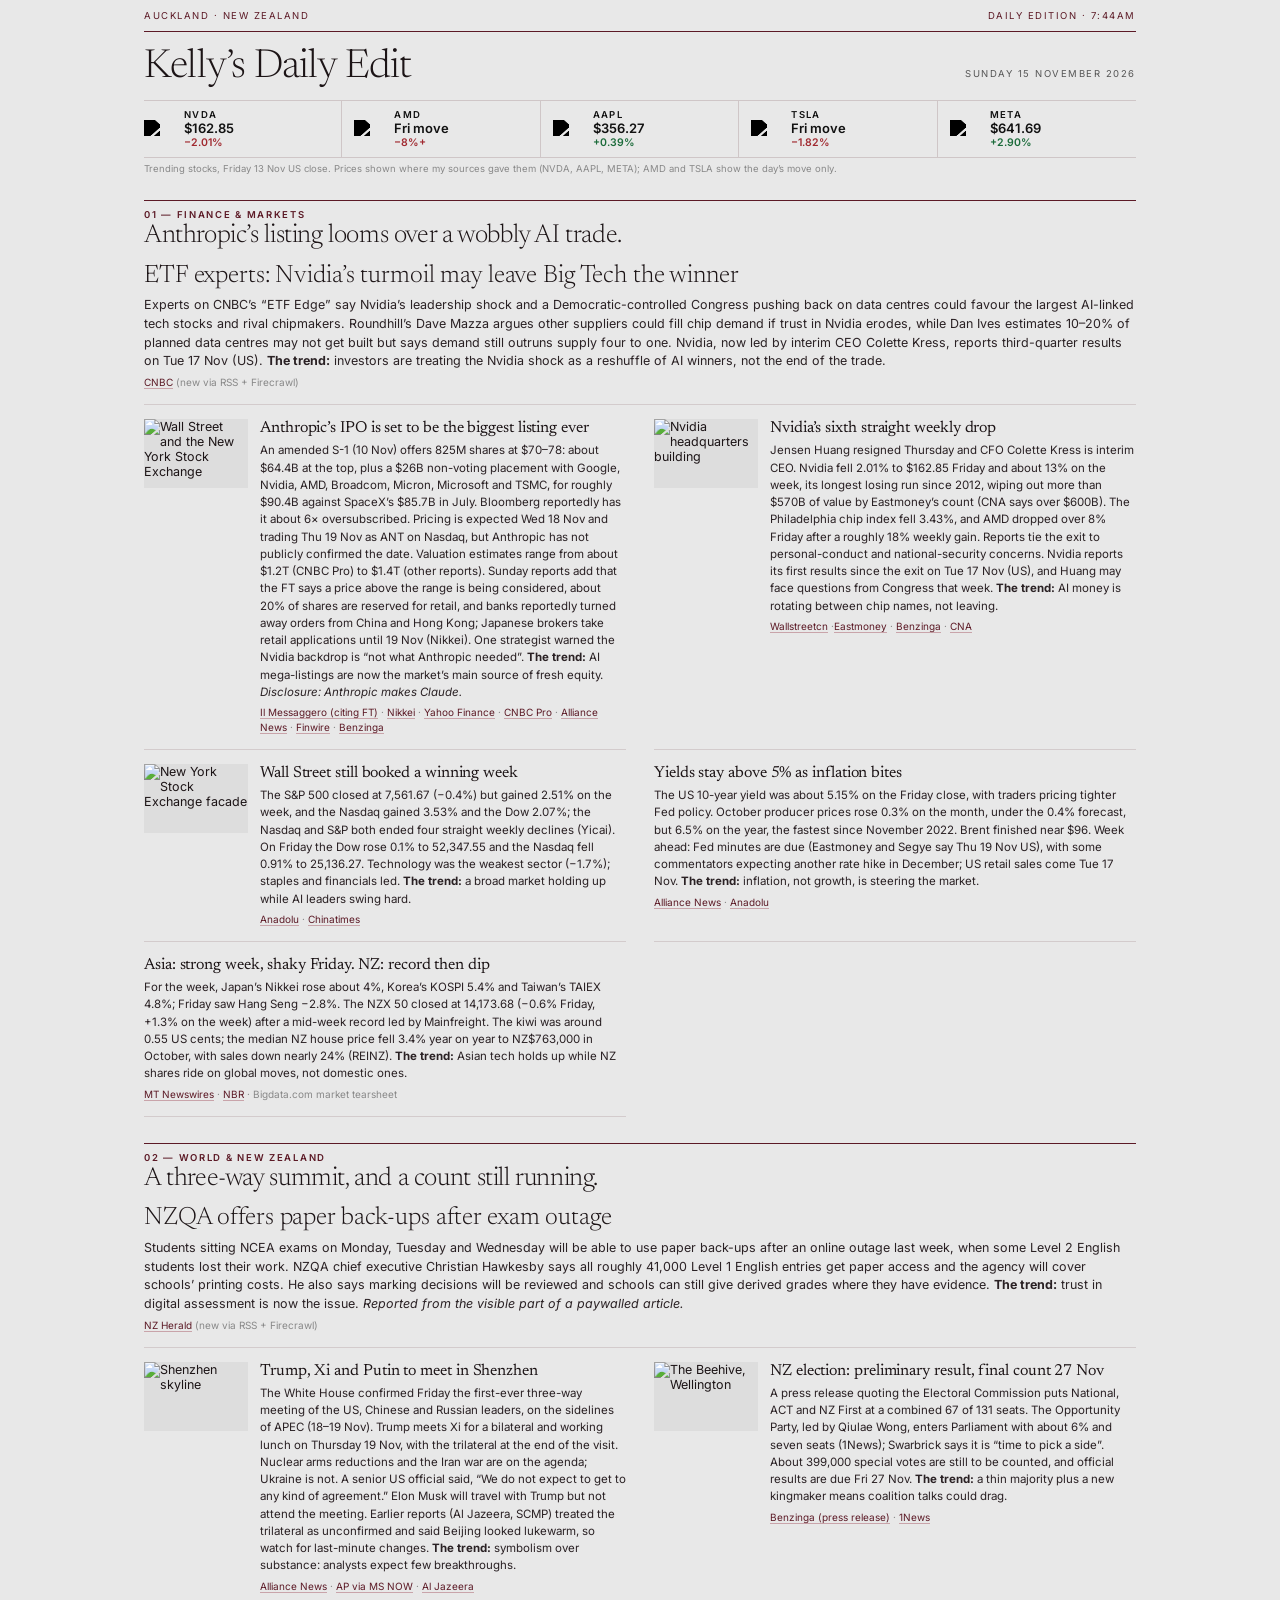
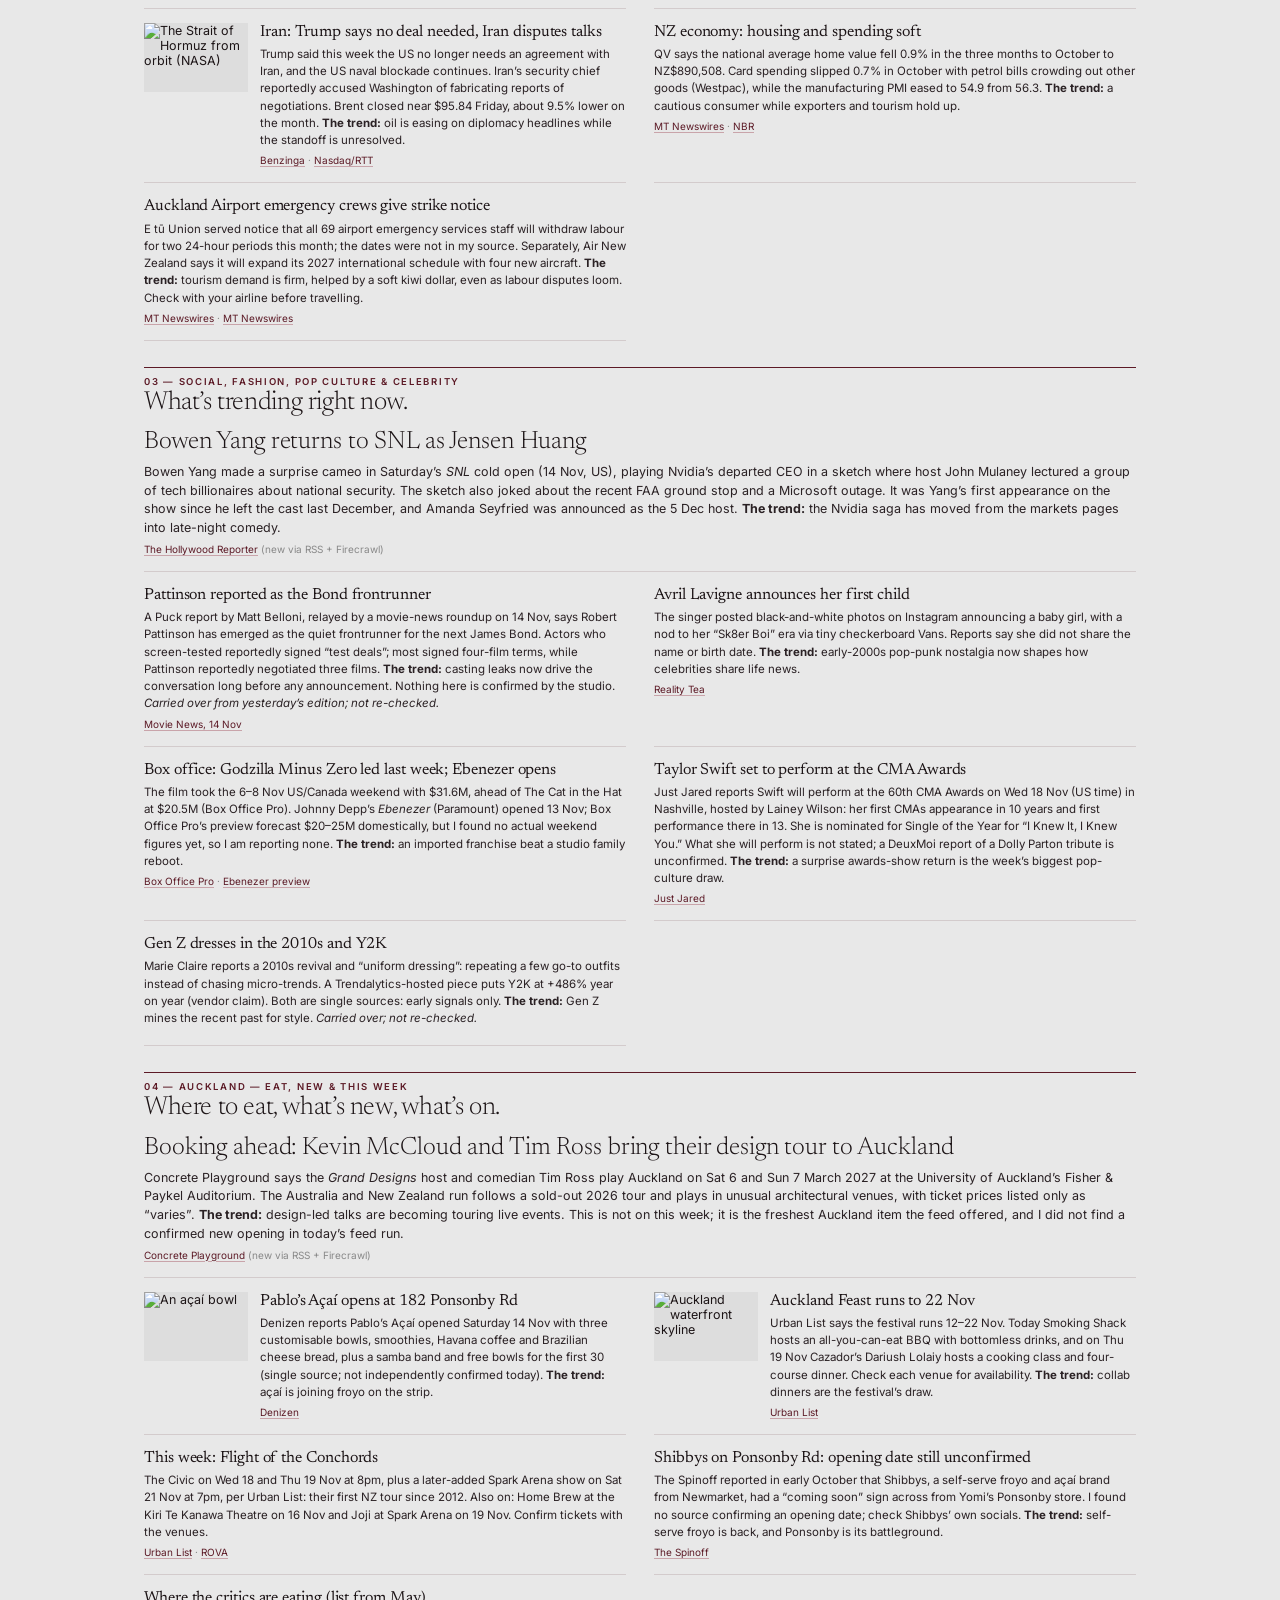
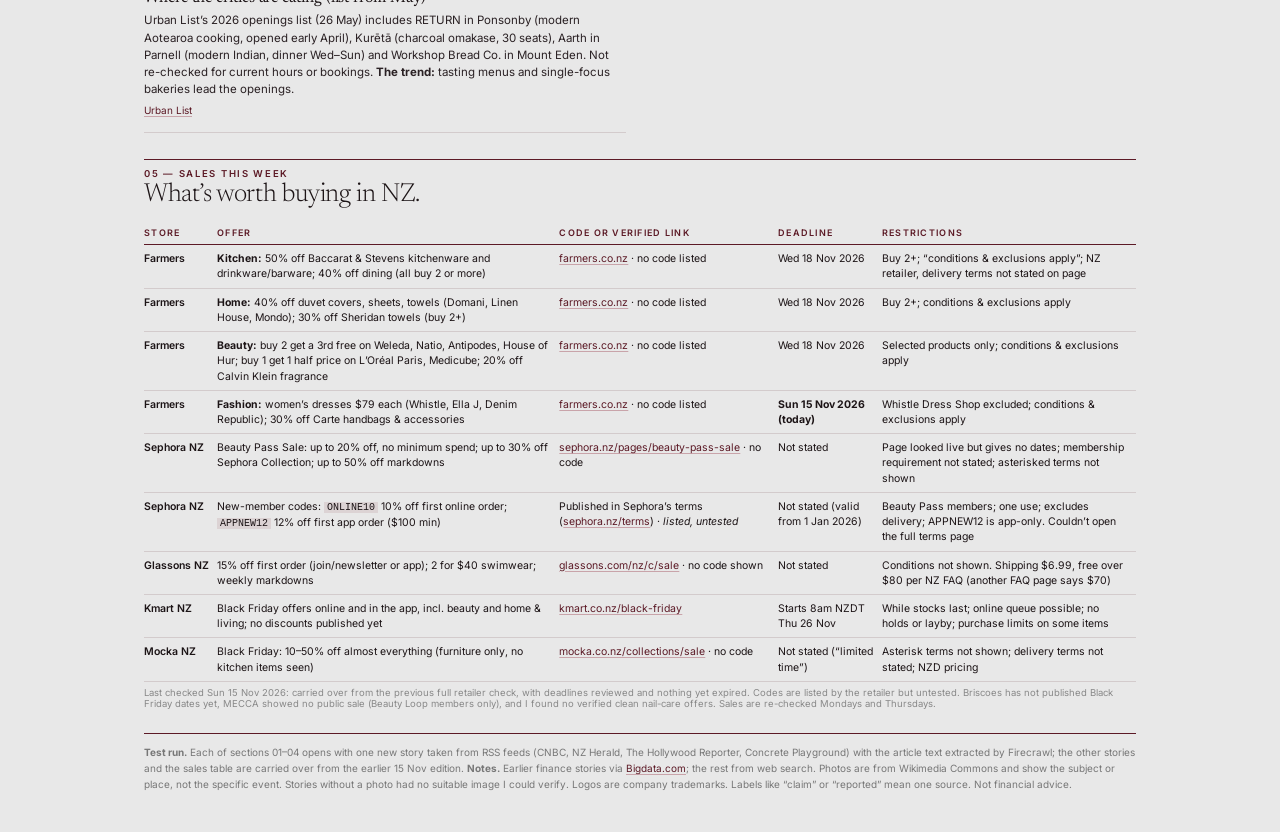
==== commit 96049a0e: "Edition Sun 15 Nov 2026 (RSS + Firecrawl test run) Co-Authored-By: Claude Sonnet 5.5 <noreply@anthro" ====
--- a/index.html
+++ b/index.html
@@ -56,7 +56,8 @@
 <p class="cap">Trending stocks, Friday 13 Nov US close. Prices shown where my sources gave them (NVDA, AAPL, META); AMD and TSLA show the day&rsquo;s move only.</p>
 
 <section class="sec"><div class="sech"><div class="kick">01 — Finance &amp; Markets</div><h2>Anthropic&rsquo;s listing looms over a wobbly AI trade.</h2><p>Chips sell off after Nvidia&rsquo;s CEO exit, yields stay high.</p></div><div class="grid">
-<article class="card lead"><div class="ph"><img src="https://commons.wikimedia.org/wiki/Special:FilePath/New_York_Stock_Exchange_August_2017_02.jpg?width=1000" alt="Wall Street and the New York Stock Exchange" loading="lazy"></div><div class="tx"><h3>Anthropic&rsquo;s IPO is set to be the biggest listing ever</h3><p>An amended S-1 (10 Nov) offers 825M shares at $70–78: about $64.4B at the top, plus a $26B non-voting placement with Google, Nvidia, AMD, Broadcom, Micron, Microsoft and TSMC, for roughly $90.4B against SpaceX&rsquo;s $85.7B in July. Bloomberg reportedly has it about 6× oversubscribed. Pricing is expected Wed 18 Nov and trading Thu 19 Nov as ANT on Nasdaq, but Anthropic has not publicly confirmed the date. Valuation estimates range from about $1.2T (CNBC Pro) to $1.4T (other reports). Sunday reports add that the FT says a price above the range is being considered, about 20% of shares are reserved for retail, and banks reportedly turned away orders from China and Hong Kong; Japanese brokers take retail applications until 19 Nov (Nikkei). One strategist warned the Nvidia backdrop is &ldquo;not what Anthropic needed&rdquo;. <b>The trend:</b> AI mega-listings are now the market&rsquo;s main source of fresh equity. <i>Disclosure: Anthropic makes Claude.</i></p><p class="src"><a target="_blank" rel="noopener noreferrer" href="https://app.bigdata.com/documents/4EBCDE09BDF78B9F6F5F385A4BDC5A0A">Il Messaggero (citing FT)</a> · <a target="_blank" rel="noopener noreferrer" href="https://app.bigdata.com/documents/D497C616FE324FA1D42EB9395849FED8">Nikkei</a> · <a target="_blank" rel="noopener noreferrer" href="https://app.bigdata.com/documents/7C5AB93CA9B5C2125459154C7F7BAC05">Yahoo Finance</a> · <a target="_blank" rel="noopener noreferrer" href="https://app.bigdata.com/documents/73371B69E90BE7B7E90E10A4B41BB34E">CNBC Pro</a> · <a target="_blank" rel="noopener noreferrer" href="https://app.bigdata.com/documents/BF5BD423CAAF0648DEDF7CC916F32534">Alliance News</a> · <a target="_blank" rel="noopener noreferrer" href="https://app.bigdata.com/documents/F5D8C7F01BA6AE37A58AF3601777DB12">Finwire</a> · <a target="_blank" rel="noopener noreferrer" href="https://app.bigdata.com/documents/CC8A0AA77DDB8F0A94E026F29D1753C9">Benzinga</a></p></div></article>
+<article class="card lead noimg"><div class="tx"><h3>ETF experts: Nvidia&rsquo;s turmoil may leave Big Tech the winner</h3><p>Experts on CNBC&rsquo;s &ldquo;ETF Edge&rdquo; say Nvidia&rsquo;s leadership shock and a Democratic-controlled Congress pushing back on data centres could favour the largest AI-linked tech stocks and rival chipmakers. Roundhill&rsquo;s Dave Mazza argues other suppliers could fill chip demand if trust in Nvidia erodes, while Dan Ives estimates 10&ndash;20% of planned data centres may not get built but says demand still outruns supply four to one. Nvidia, now led by interim CEO Colette Kress, reports third-quarter results on Tue 17 Nov (US). <b>The trend:</b> investors are treating the Nvidia shock as a reshuffle of AI winners, not the end of the trade.</p><p class="src"><a target="_blank" rel="noopener noreferrer" href="https://www.cnbc.com/2026/11/14/nvidia-ai-trade-data-centers-congress.html">CNBC</a> (new via RSS + Firecrawl)</p></div></article>
+<article class="card"><div class="ph"><img src="https://commons.wikimedia.org/wiki/Special:FilePath/New_York_Stock_Exchange_August_2017_02.jpg?width=1000" alt="Wall Street and the New York Stock Exchange" loading="lazy"></div><div class="tx"><h3>Anthropic&rsquo;s IPO is set to be the biggest listing ever</h3><p>An amended S-1 (10 Nov) offers 825M shares at $70–78: about $64.4B at the top, plus a $26B non-voting placement with Google, Nvidia, AMD, Broadcom, Micron, Microsoft and TSMC, for roughly $90.4B against SpaceX&rsquo;s $85.7B in July. Bloomberg reportedly has it about 6× oversubscribed. Pricing is expected Wed 18 Nov and trading Thu 19 Nov as ANT on Nasdaq, but Anthropic has not publicly confirmed the date. Valuation estimates range from about $1.2T (CNBC Pro) to $1.4T (other reports). Sunday reports add that the FT says a price above the range is being considered, about 20% of shares are reserved for retail, and banks reportedly turned away orders from China and Hong Kong; Japanese brokers take retail applications until 19 Nov (Nikkei). One strategist warned the Nvidia backdrop is &ldquo;not what Anthropic needed&rdquo;. <b>The trend:</b> AI mega-listings are now the market&rsquo;s main source of fresh equity. <i>Disclosure: Anthropic makes Claude.</i></p><p class="src"><a target="_blank" rel="noopener noreferrer" href="https://app.bigdata.com/documents/4EBCDE09BDF78B9F6F5F385A4BDC5A0A">Il Messaggero (citing FT)</a> · <a target="_blank" rel="noopener noreferrer" href="https://app.bigdata.com/documents/D497C616FE324FA1D42EB9395849FED8">Nikkei</a> · <a target="_blank" rel="noopener noreferrer" href="https://app.bigdata.com/documents/7C5AB93CA9B5C2125459154C7F7BAC05">Yahoo Finance</a> · <a target="_blank" rel="noopener noreferrer" href="https://app.bigdata.com/documents/73371B69E90BE7B7E90E10A4B41BB34E">CNBC Pro</a> · <a target="_blank" rel="noopener noreferrer" href="https://app.bigdata.com/documents/BF5BD423CAAF0648DEDF7CC916F32534">Alliance News</a> · <a target="_blank" rel="noopener noreferrer" href="https://app.bigdata.com/documents/F5D8C7F01BA6AE37A58AF3601777DB12">Finwire</a> · <a target="_blank" rel="noopener noreferrer" href="https://app.bigdata.com/documents/CC8A0AA77DDB8F0A94E026F29D1753C9">Benzinga</a></p></div></article>
 <article class="card"><div class="ph"><img src="https://commons.wikimedia.org/wiki/Special:FilePath/NVIDIA_Headquarters.jpg?width=1000" alt="Nvidia headquarters building" loading="lazy"></div><div class="tx"><h3>Nvidia&rsquo;s sixth straight weekly drop</h3><p>Jensen Huang resigned Thursday and CFO Colette Kress is interim CEO. Nvidia fell 2.01% to $162.85 Friday and about 13% on the week, its longest losing run since 2012, wiping out more than $570B of value by Eastmoney&rsquo;s count (CNA says over $600B). The Philadelphia chip index fell 3.43%, and AMD dropped over 8% Friday after a roughly 18% weekly gain. Reports tie the exit to personal-conduct and national-security concerns. Nvidia reports its first results since the exit on Tue 17 Nov (US), and Huang may face questions from Congress that week. <b>The trend:</b> AI money is rotating between chip names, not leaving.</p><p class="src"><a target="_blank" rel="noopener noreferrer" href="https://app.bigdata.com/documents/C50037656EB19708E8053313AFB7ADA3">Wallstreetcn</a> ·<a target="_blank" rel="noopener noreferrer" href="https://app.bigdata.com/documents/AA62D9D484C51A758592B5D924F49DCB">Eastmoney</a> · <a target="_blank" rel="noopener noreferrer" href="https://app.bigdata.com/documents/45F13432B2EBF8E63629F2F32363F4B9">Benzinga</a> · <a target="_blank" rel="noopener noreferrer" href="https://app.bigdata.com/documents/BE3AA44141FE6F49426F38CBD9956A39">CNA</a></p></div></article>
 <article class="card"><div class="ph"><img src="https://commons.wikimedia.org/wiki/Special:FilePath/New_York_Stock_Exchange_Facade_-_New_York_City,_USA.jpg?width=1000" alt="New York Stock Exchange facade" loading="lazy"></div><div class="tx"><h3>Wall Street still booked a winning week</h3><p>The S&amp;P 500 closed at 7,561.67 (−0.4%) but gained 2.51% on the week, and the Nasdaq gained 3.53% and the Dow 2.07%; the Nasdaq and S&amp;P both ended four straight weekly declines (Yicai). On Friday the Dow rose 0.1% to 52,347.55 and the Nasdaq fell 0.91% to 25,136.27. Technology was the weakest sector (−1.7%); staples and financials led. <b>The trend:</b> a broad market holding up while AI leaders swing hard.</p><p class="src"><a target="_blank" rel="noopener noreferrer" href="https://app.bigdata.com/documents/F09E624711197A1B58FF75FEF48D0549">Anadolu</a> · <a target="_blank" rel="noopener noreferrer" href="https://app.bigdata.com/documents/E734864EE905C469228B67CF5BE21091">Chinatimes</a></p></div></article>
 <article class="card noimg"><div class="tx"><h3>Yields stay above 5% as inflation bites</h3><p>The US 10-year yield was about 5.15% on the Friday close, with traders pricing tighter Fed policy. October producer prices rose 0.3% on the month, under the 0.4% forecast, but 6.5% on the year, the fastest since November 2022. Brent finished near $96. Week ahead: Fed minutes are due (Eastmoney and Segye say Thu 19 Nov US), with some commentators expecting another rate hike in December; US retail sales come Tue 17 Nov. <b>The trend:</b> inflation, not growth, is steering the market.</p><p class="src"><a target="_blank" rel="noopener noreferrer" href="https://app.bigdata.com/documents/BF5BD423CAAF0648DEDF7CC916F32534">Alliance News</a> · <a target="_blank" rel="noopener noreferrer" href="https://app.bigdata.com/documents/F09E624711197A1B58FF75FEF48D0549">Anadolu</a></p></div></article>
@@ -64,7 +65,8 @@
 </div></section>
 
 <section class="sec"><div class="sech"><div class="kick">02 — World &amp; New Zealand</div><h2>A three-way summit, and a count still running.</h2><p>Shenzhen hosts Trump, Xi and Putin; NZ waits for special votes.</p></div><div class="grid">
-<article class="card lead"><div class="ph"><img src="https://commons.wikimedia.org/wiki/Special:FilePath/Shenzhen_Skyline_from_Futian_District5.jpg?width=1000" alt="Shenzhen skyline" loading="lazy"></div><div class="tx"><h3>Trump, Xi and Putin to meet in Shenzhen</h3><p>The White House confirmed Friday the first-ever three-way meeting of the US, Chinese and Russian leaders, on the sidelines of APEC (18–19 Nov). Trump meets Xi for a bilateral and working lunch on Thursday 19 Nov, with the trilateral at the end of the visit. Nuclear arms reductions and the Iran war are on the agenda; Ukraine is not. A senior US official said, &ldquo;We do not expect to get to any kind of agreement.&rdquo; Elon Musk will travel with Trump but not attend the meeting. Earlier reports (Al Jazeera, SCMP) treated the trilateral as unconfirmed and said Beijing looked lukewarm, so watch for last-minute changes. <b>The trend:</b> symbolism over substance: analysts expect few breakthroughs.</p><p class="src"><a target="_blank" rel="noopener noreferrer" href="https://app.bigdata.com/documents/E42106D57E7606836F952757D783BAB8">Alliance News</a> · <a target="_blank" rel="noopener noreferrer" href="https://app.bigdata.com/documents/D6A7FE5C20163B28DBD465BA344DFF3C">AP via MS NOW</a> · <a target="_blank" rel="noopener noreferrer" href="https://app.bigdata.com/documents/CEAE434931F4070CE590FB228B18493A">Al Jazeera</a></p></div></article>
+<article class="card lead noimg"><div class="tx"><h3>NZQA offers paper back-ups after exam outage</h3><p>Students sitting NCEA exams on Monday, Tuesday and Wednesday will be able to use paper back-ups after an online outage last week, when some Level 2 English students lost their work. NZQA chief executive Christian Hawkesby says all roughly 41,000 Level 1 English entries get paper access and the agency will cover schools&rsquo; printing costs. He also says marking decisions will be reviewed and schools can still give derived grades where they have evidence. <b>The trend:</b> trust in digital assessment is now the issue. <i>Reported from the visible part of a paywalled article.</i></p><p class="src"><a target="_blank" rel="noopener noreferrer" href="https://www.nzherald.co.nz/nz/nzqa-apologises-for-exam-disruptions-offers-paper-back-ups/PKD4FX2LQZDYDNL4RG4AS5NDNI/">NZ Herald</a> (new via RSS + Firecrawl)</p></div></article>
+<article class="card"><div class="ph"><img src="https://commons.wikimedia.org/wiki/Special:FilePath/Shenzhen_Skyline_from_Futian_District5.jpg?width=1000" alt="Shenzhen skyline" loading="lazy"></div><div class="tx"><h3>Trump, Xi and Putin to meet in Shenzhen</h3><p>The White House confirmed Friday the first-ever three-way meeting of the US, Chinese and Russian leaders, on the sidelines of APEC (18–19 Nov). Trump meets Xi for a bilateral and working lunch on Thursday 19 Nov, with the trilateral at the end of the visit. Nuclear arms reductions and the Iran war are on the agenda; Ukraine is not. A senior US official said, &ldquo;We do not expect to get to any kind of agreement.&rdquo; Elon Musk will travel with Trump but not attend the meeting. Earlier reports (Al Jazeera, SCMP) treated the trilateral as unconfirmed and said Beijing looked lukewarm, so watch for last-minute changes. <b>The trend:</b> symbolism over substance: analysts expect few breakthroughs.</p><p class="src"><a target="_blank" rel="noopener noreferrer" href="https://app.bigdata.com/documents/E42106D57E7606836F952757D783BAB8">Alliance News</a> · <a target="_blank" rel="noopener noreferrer" href="https://app.bigdata.com/documents/D6A7FE5C20163B28DBD465BA344DFF3C">AP via MS NOW</a> · <a target="_blank" rel="noopener noreferrer" href="https://app.bigdata.com/documents/CEAE434931F4070CE590FB228B18493A">Al Jazeera</a></p></div></article>
 <article class="card"><div class="ph"><img src="https://commons.wikimedia.org/wiki/Special:FilePath/Beehive_Building_Wellington_New_Zealand.jpg?width=1000" alt="The Beehive, Wellington" loading="lazy"></div><div class="tx"><h3>NZ election: preliminary result, final count 27 Nov</h3><p>A press release quoting the Electoral Commission puts National, ACT and NZ First at a combined 67 of 131 seats. The Opportunity Party, led by Qiulae Wong, enters Parliament with about 6% and seven seats (1News); Swarbrick says it is &ldquo;time to pick a side&rdquo;. About 399,000 special votes are still to be counted, and official results are due Fri 27 Nov. <b>The trend:</b> a thin majority plus a new kingmaker means coalition talks could drag.</p><p class="src"><a target="_blank" rel="noopener noreferrer" href="https://app.bigdata.com/documents/BC1BA571B8376293D7BB72E27233692D">Benzinga (press release)</a> · <a target="_blank" rel="noopener noreferrer" href="https://www.1news.co.nz/2026/11/08/swarbrick-tells-opportunity-its-time-to-choose-a-side/">1News</a></p></div></article>
 <article class="card"><div class="ph"><img src="https://commons.wikimedia.org/wiki/Special:FilePath/Iss064e046338.jpg?width=1000" alt="The Strait of Hormuz from orbit (NASA)" loading="lazy"></div><div class="tx"><h3>Iran: Trump says no deal needed, Iran disputes talks</h3><p>Trump said this week the US no longer needs an agreement with Iran, and the US naval blockade continues. Iran&rsquo;s security chief reportedly accused Washington of fabricating reports of negotiations. Brent closed near $95.84 Friday, about 9.5% lower on the month. <b>The trend:</b> oil is easing on diplomacy headlines while the standoff is unresolved.</p><p class="src"><a target="_blank" rel="noopener noreferrer" href="https://app.bigdata.com/documents/6B4840ED9B0AA8F4BE3D61CD736C264F">Benzinga</a> · <a target="_blank" rel="noopener noreferrer" href="https://app.bigdata.com/documents/6F941C61C0CF1CED44B6ABF904A96399">Nasdaq/RTT</a></p></div></article>
 <article class="card noimg"><div class="tx"><h3>NZ economy: housing and spending soft</h3><p>QV says the national average home value fell 0.9% in the three months to October to NZ$890,508. Card spending slipped 0.7% in October with petrol bills crowding out other goods (Westpac), while the manufacturing PMI eased to 54.9 from 56.3. <b>The trend:</b> a cautious consumer while exporters and tourism hold up.</p><p class="src"><a target="_blank" rel="noopener noreferrer" href="https://app.bigdata.com/documents/4690DC1B723FBCFD8D07A13D8780E46A">MT Newswires</a> · <a target="_blank" rel="noopener noreferrer" href="https://app.bigdata.com/documents/3AF578FA17F73A4D3BE91AA556667ABD">NBR</a></p></div></article>
@@ -72,7 +74,8 @@
 </div></section>
 
 <section class="sec"><div class="sech"><div class="kick">03 &mdash; Social, Fashion, Pop Culture &amp; Celebrity</div><h2>What&rsquo;s trending right now.</h2><p>A thin news day: I found little dated 13&ndash;15 Nov.</p></div><div class="grid">
-<article class="card lead noimg"><div class="tx"><h3>Pattinson reported as the Bond frontrunner</h3><p>A Puck report by Matt Belloni, relayed by a movie-news roundup on 14 Nov, says Robert Pattinson has emerged as the quiet frontrunner for the next James Bond. Actors who screen-tested reportedly signed &ldquo;test deals&rdquo;; most signed four-film terms, while Pattinson reportedly negotiated three films. <b>The trend:</b> casting leaks now drive the conversation long before any announcement. Nothing here is confirmed by the studio. <i>Carried over from yesterday&rsquo;s edition; not re-checked.</i></p><p class="src"><a target="_blank" rel="noopener noreferrer" href="https://onemannsmovies.com/movie-news/movie-news-from-around-the-world-14th-november-2026">Movie News, 14 Nov</a></p></div></article>
+<article class="card lead noimg"><div class="tx"><h3>Bowen Yang returns to SNL as Jensen Huang</h3><p>Bowen Yang made a surprise cameo in Saturday&rsquo;s <i>SNL</i> cold open (14 Nov, US), playing Nvidia&rsquo;s departed CEO in a sketch where host John Mulaney lectured a group of tech billionaires about national security. The sketch also joked about the recent FAA ground stop and a Microsoft outage. It was Yang&rsquo;s first appearance on the show since he left the cast last December, and Amanda Seyfried was announced as the 5 Dec host. <b>The trend:</b> the Nvidia saga has moved from the markets pages into late-night comedy.</p><p class="src"><a target="_blank" rel="noopener noreferrer" href="https://www.hollywoodreporter.com/tv/tv-news/bowen-yang-snl-john-mulaney-ground-stop-microsoft-1236755542/">The Hollywood Reporter</a> (new via RSS + Firecrawl)</p></div></article>
+<article class="card noimg"><div class="tx"><h3>Pattinson reported as the Bond frontrunner</h3><p>A Puck report by Matt Belloni, relayed by a movie-news roundup on 14 Nov, says Robert Pattinson has emerged as the quiet frontrunner for the next James Bond. Actors who screen-tested reportedly signed &ldquo;test deals&rdquo;; most signed four-film terms, while Pattinson reportedly negotiated three films. <b>The trend:</b> casting leaks now drive the conversation long before any announcement. Nothing here is confirmed by the studio. <i>Carried over from yesterday&rsquo;s edition; not re-checked.</i></p><p class="src"><a target="_blank" rel="noopener noreferrer" href="https://onemannsmovies.com/movie-news/movie-news-from-around-the-world-14th-november-2026">Movie News, 14 Nov</a></p></div></article>
 <article class="card noimg"><div class="tx"><h3>Avril Lavigne announces her first child</h3><p>The singer posted black-and-white photos on Instagram announcing a baby girl, with a nod to her &ldquo;Sk8er Boi&rdquo; era via tiny checkerboard Vans. Reports say she did not share the name or birth date. <b>The trend:</b> early-2000s pop-punk nostalgia now shapes how celebrities share life news.</p><p class="src"><a target="_blank" rel="noopener noreferrer" href="https://www.realitytea.com/2026/11/14/avril-lavigne-baby-daughter-first-photos-wild-onesie/">Reality Tea</a></p></div></article>
 <article class="card noimg"><div class="tx"><h3>Box office: Godzilla Minus Zero led last week; Ebenezer opens</h3><p>The film took the 6&ndash;8 Nov US/Canada weekend with $31.6M, ahead of The Cat in the Hat at $20.5M (Box Office Pro). Johnny Depp&rsquo;s <i>Ebenezer</i> (Paramount) opened 13 Nov; Box Office Pro&rsquo;s preview forecast $20&ndash;25M domestically, but I found no actual weekend figures yet, so I am reporting none. <b>The trend:</b> an imported franchise beat a studio family reboot.</p><p class="src"><a target="_blank" rel="noopener noreferrer" href="https://www.boxofficepro.com/weekend-box-office-godzilla-minus-zero-explodes-to-number-one/">Box Office Pro</a> &middot; <a target="_blank" rel="noopener noreferrer" href="https://www.boxofficepro.com/?p=46592">Ebenezer preview</a></p></div></article>
 <article class="card noimg"><div class="tx"><h3>Taylor Swift set to perform at the CMA Awards</h3><p>Just Jared reports Swift will perform at the 60th CMA Awards on Wed 18 Nov (US time) in Nashville, hosted by Lainey Wilson: her first CMAs appearance in 10 years and first performance there in 13. She is nominated for Single of the Year for &ldquo;I Knew It, I Knew You.&rdquo; What she will perform is not stated; a DeuxMoi report of a Dolly Parton tribute is unconfirmed. <b>The trend:</b> a surprise awards-show return is the week&rsquo;s biggest pop-culture draw.</p><p class="src"><a target="_blank" rel="noopener noreferrer" href="https://justjared.com/2026/11/13/taylor-swift-to-perform-at-cma-awards-2026">Just Jared</a></p></div></article>
@@ -80,7 +83,8 @@
 </div></section>
 
 <section class="sec"><div class="sech"><div class="kick">04 &mdash; Auckland &mdash; Eat, New &amp; This Week</div><h2>Where to eat, what&rsquo;s new, what&rsquo;s on.</h2><p>A&ccedil;a&iacute; arrives on Ponsonby Rd, Feast winds down and the Conchords land Wednesday.</p></div><div class="grid">
-<article class="card lead"><div class="ph"><img src="https://commons.wikimedia.org/wiki/Special:FilePath/Acai_bowl_(43110767814).jpg?width=1000" alt="An a&ccedil;a&iacute; bowl" loading="lazy"></div><div class="tx"><h3>Pablo&rsquo;s A&ccedil;a&iacute; opens at 182 Ponsonby Rd</h3><p>Denizen reports Pablo&rsquo;s A&ccedil;a&iacute; opened Saturday 14 Nov with three customisable bowls, smoothies, Havana coffee and Brazilian cheese bread, plus a samba band and free bowls for the first 30 (single source; not independently confirmed today). <b>The trend:</b> a&ccedil;a&iacute; is joining froyo on the strip.</p><p class="src"><a target="_blank" rel="noopener noreferrer" href="https://www.thedenizen.co.nz/gastronomy/new-opening-ponsonby-has-a-new-acai-destination/">Denizen</a></p></div></article>
+<article class="card lead noimg"><div class="tx"><h3>Booking ahead: Kevin McCloud and Tim Ross bring their design tour to Auckland</h3><p>Concrete Playground says the <i>Grand Designs</i> host and comedian Tim Ross play Auckland on Sat 6 and Sun 7 March 2027 at the University of Auckland&rsquo;s Fisher &amp; Paykel Auditorium. The Australia and New Zealand run follows a sold-out 2026 tour and plays in unusual architectural venues, with ticket prices listed only as &ldquo;varies&rdquo;. <b>The trend:</b> design-led talks are becoming touring live events. This is not on this week; it is the freshest Auckland item the feed offered, and I did not find a confirmed new opening in today&rsquo;s feed run.</p><p class="src"><a target="_blank" rel="noopener noreferrer" href="https://concreteplayground.com/auckland/event/an-evening-with-kevin-mccloud-and-tim-ross">Concrete Playground</a> (new via RSS + Firecrawl)</p></div></article>
+<article class="card"><div class="ph"><img src="https://commons.wikimedia.org/wiki/Special:FilePath/Acai_bowl_(43110767814).jpg?width=1000" alt="An a&ccedil;a&iacute; bowl" loading="lazy"></div><div class="tx"><h3>Pablo&rsquo;s A&ccedil;a&iacute; opens at 182 Ponsonby Rd</h3><p>Denizen reports Pablo&rsquo;s A&ccedil;a&iacute; opened Saturday 14 Nov with three customisable bowls, smoothies, Havana coffee and Brazilian cheese bread, plus a samba band and free bowls for the first 30 (single source; not independently confirmed today). <b>The trend:</b> a&ccedil;a&iacute; is joining froyo on the strip.</p><p class="src"><a target="_blank" rel="noopener noreferrer" href="https://www.thedenizen.co.nz/gastronomy/new-opening-ponsonby-has-a-new-acai-destination/">Denizen</a></p></div></article>
 <article class="card"><div class="ph"><img src="https://commons.wikimedia.org/wiki/Special:FilePath/Auckland_skyline_from_harbour.png?width=1000" alt="Auckland waterfront skyline" loading="lazy"></div><div class="tx"><h3>Auckland Feast runs to 22 Nov</h3><p>Urban List says the festival runs 12&ndash;22 Nov. Today Smoking Shack hosts an all-you-can-eat BBQ with bottomless drinks, and on Thu 19 Nov Cazador&rsquo;s Dariush Lolaiy hosts a cooking class and four-course dinner. Check each venue for availability. <b>The trend:</b> collab dinners are the festival&rsquo;s draw.</p><p class="src"><a target="_blank" rel="noopener noreferrer" href="https://www.theurbanlist.com/auckland/a-list/auckland-feast-food-festival">Urban List</a></p></div></article>
 <article class="card noimg"><div class="tx"><h3>This week: Flight of the Conchords</h3><p>The Civic on Wed 18 and Thu 19 Nov at 8pm, plus a later-added Spark Arena show on Sat 21 Nov at 7pm, per Urban List: their first NZ tour since 2012. Also on: Home Brew at the Kiri Te Kanawa Theatre on 16 Nov and Joji at Spark Arena on 19 Nov. Confirm tickets with the venues.</p><p class="src"><a target="_blank" rel="noopener noreferrer" href="https://www.theurbanlist.com/auckland/a-list/flight-of-the-conchords-new-zealand">Urban List</a> &middot; <a target="_blank" rel="noopener noreferrer" href="https://www.rova.nz/articles/november-gig-guide-the-artists-hitting-stages-across-aotearoa-this-month">ROVA</a></p></div></article>
 <article class="card noimg"><div class="tx"><h3>Shibbys on Ponsonby Rd: opening date still unconfirmed</h3><p>The Spinoff reported in early October that Shibbys, a self-serve froyo and a&ccedil;a&iacute; brand from Newmarket, had a &ldquo;coming soon&rdquo; sign across from Yomi&rsquo;s Ponsonby store. I found no source confirming an opening date; check Shibbys&rsquo; own socials. <b>The trend:</b> self-serve froyo is back, and Ponsonby is its battleground.</p><p class="src"><a target="_blank" rel="noopener noreferrer" href="https://thespinoff.co.nz/kai/05-10-2026/why-is-new-zealand-going-loco-for-froyo">The Spinoff</a></p></div></article>
@@ -88,7 +92,7 @@
 </div></section>
 
 <section class="sec"><div class="sech"><div class="kick">05 — Sales this week</div><h2>What&rsquo;s worth buying in NZ.</h2></div><div class="tw"><table class="tbl"><thead><tr><th>Store</th><th>Offer</th><th>Code or verified link</th><th>Deadline</th><th>Restrictions</th></tr></thead><tbody><tr><td>Farmers</td><td><b>Kitchen:</b> 50% off Baccarat &amp; Stevens kitchenware and drinkware/barware; 40% off dining (all buy 2 or more)</td><td><a target="_blank" rel="noopener noreferrer" href="https://www.farmers.co.nz/">farmers.co.nz</a> · no code listed</td><td>Wed 18 Nov 2026</td><td>Buy 2+; &ldquo;conditions &amp; exclusions apply&rdquo;; NZ retailer, delivery terms not stated on page</td></tr><tr><td>Farmers</td><td><b>Home:</b> 40% off duvet covers, sheets, towels (Domani, Linen House, Mondo); 30% off Sheridan towels (buy 2+)</td><td><a target="_blank" rel="noopener noreferrer" href="https://www.farmers.co.nz/">farmers.co.nz</a> · no code listed</td><td>Wed 18 Nov 2026</td><td>Buy 2+; conditions &amp; exclusions apply</td></tr><tr><td>Farmers</td><td><b>Beauty:</b> buy 2 get a 3rd free on Weleda, Natio, Antipodes, House of Hur; buy 1 get 1 half price on L&rsquo;Oréal Paris, Medicube; 20% off Calvin Klein fragrance</td><td><a target="_blank" rel="noopener noreferrer" href="https://www.farmers.co.nz/">farmers.co.nz</a> · no code listed</td><td>Wed 18 Nov 2026</td><td>Selected products only; conditions &amp; exclusions apply</td></tr><tr><td>Farmers</td><td><b>Fashion:</b> women&rsquo;s dresses $79 each (Whistle, Ella J, Denim Republic); 30% off Carte handbags &amp; accessories</td><td><a target="_blank" rel="noopener noreferrer" href="https://www.farmers.co.nz/">farmers.co.nz</a> · no code listed</td><td><b>Sun 15 Nov 2026 (today)</b></td><td>Whistle Dress Shop excluded; conditions &amp; exclusions apply</td></tr><tr><td>Sephora NZ</td><td>Beauty Pass Sale: up to 20% off, no minimum spend; up to 30% off Sephora Collection; up to 50% off markdowns</td><td><a target="_blank" rel="noopener noreferrer" href="https://www.sephora.nz/pages/beauty-pass-sale">sephora.nz/pages/beauty-pass-sale</a> · no code</td><td>Not stated</td><td>Page looked live but gives no dates; membership requirement not stated; asterisked terms not shown</td></tr><tr><td>Sephora NZ</td><td>New-member codes: <code>ONLINE10</code> 10% off first online order; <code>APPNEW12</code> 12% off first app order ($100 min)</td><td>Published in Sephora&rsquo;s terms (<a target="_blank" rel="noopener noreferrer" href="https://www.sephora.nz/terms">sephora.nz/terms</a>) · <i>listed, untested</i></td><td>Not stated (valid from 1 Jan 2026)</td><td>Beauty Pass members; one use; excludes delivery; APPNEW12 is app-only. Couldn&rsquo;t open the full terms page</td></tr><tr><td>Glassons NZ</td><td>15% off first order (join/newsletter or app); 2 for $40 swimwear; weekly markdowns</td><td><a target="_blank" rel="noopener noreferrer" href="https://www.glassons.com/nz/c/sale">glassons.com/nz/c/sale</a> · no code shown</td><td>Not stated</td><td>Conditions not shown. Shipping $6.99, free over $80 per NZ FAQ (another FAQ page says $70)</td></tr><tr><td>Kmart NZ</td><td>Black Friday offers online and in the app, incl. beauty and home &amp; living; no discounts published yet</td><td><a target="_blank" rel="noopener noreferrer" href="https://www.kmart.co.nz/black-friday">kmart.co.nz/black-friday</a></td><td>Starts 8am NZDT Thu 26 Nov</td><td>While stocks last; online queue possible; no holds or layby; purchase limits on some items</td></tr><tr><td>Mocka NZ</td><td>Black Friday: 10&ndash;50% off almost everything (furniture only, no kitchen items seen)</td><td><a target="_blank" rel="noopener noreferrer" href="https://www.mocka.co.nz/collections/sale">mocka.co.nz/collections/sale</a> · no code</td><td>Not stated (&ldquo;limited time&rdquo;)</td><td>Asterisk terms not shown; delivery terms not stated; NZD pricing</td></tr></tbody></table></div><p class="cap">Last checked Sun 15 Nov 2026: carried over from the previous full retailer check, with deadlines reviewed and nothing yet expired. Codes are listed by the retailer but untested. Briscoes has not published Black Friday dates yet, MECCA showed no public sale (Beauty Loop members only), and I found no verified clean nail-care offers. Sales are re-checked Mondays and Thursdays.</p></section>
-<footer class="foot"><b>Notes.</b> Finance via <a target="_blank" rel="noopener noreferrer" href="https://bigdata.com">Bigdata.com</a>; the rest from web search. Photos are from Wikimedia Commons and show the subject or place, not the specific event. Stories without a photo had no suitable image I could verify. Logos are company trademarks. Labels like &ldquo;claim&rdquo; or &ldquo;reported&rdquo; mean one source. Not financial advice.</footer>
+<footer class="foot"><b>Test run.</b> Each of sections 01&ndash;04 opens with one new story taken from RSS feeds (CNBC, NZ Herald, The Hollywood Reporter, Concrete Playground) with the article text extracted by Firecrawl; the other stories and the sales table are carried over from the earlier 15 Nov edition. <b>Notes.</b> Earlier finance stories via <a target="_blank" rel="noopener noreferrer" href="https://bigdata.com">Bigdata.com</a>; the rest from web search. Photos are from Wikimedia Commons and show the subject or place, not the specific event. Stories without a photo had no suitable image I could verify. Logos are company trademarks. Labels like &ldquo;claim&rdquo; or &ldquo;reported&rdquo; mean one source. Not financial advice.</footer>
 </div>
 
 </body>
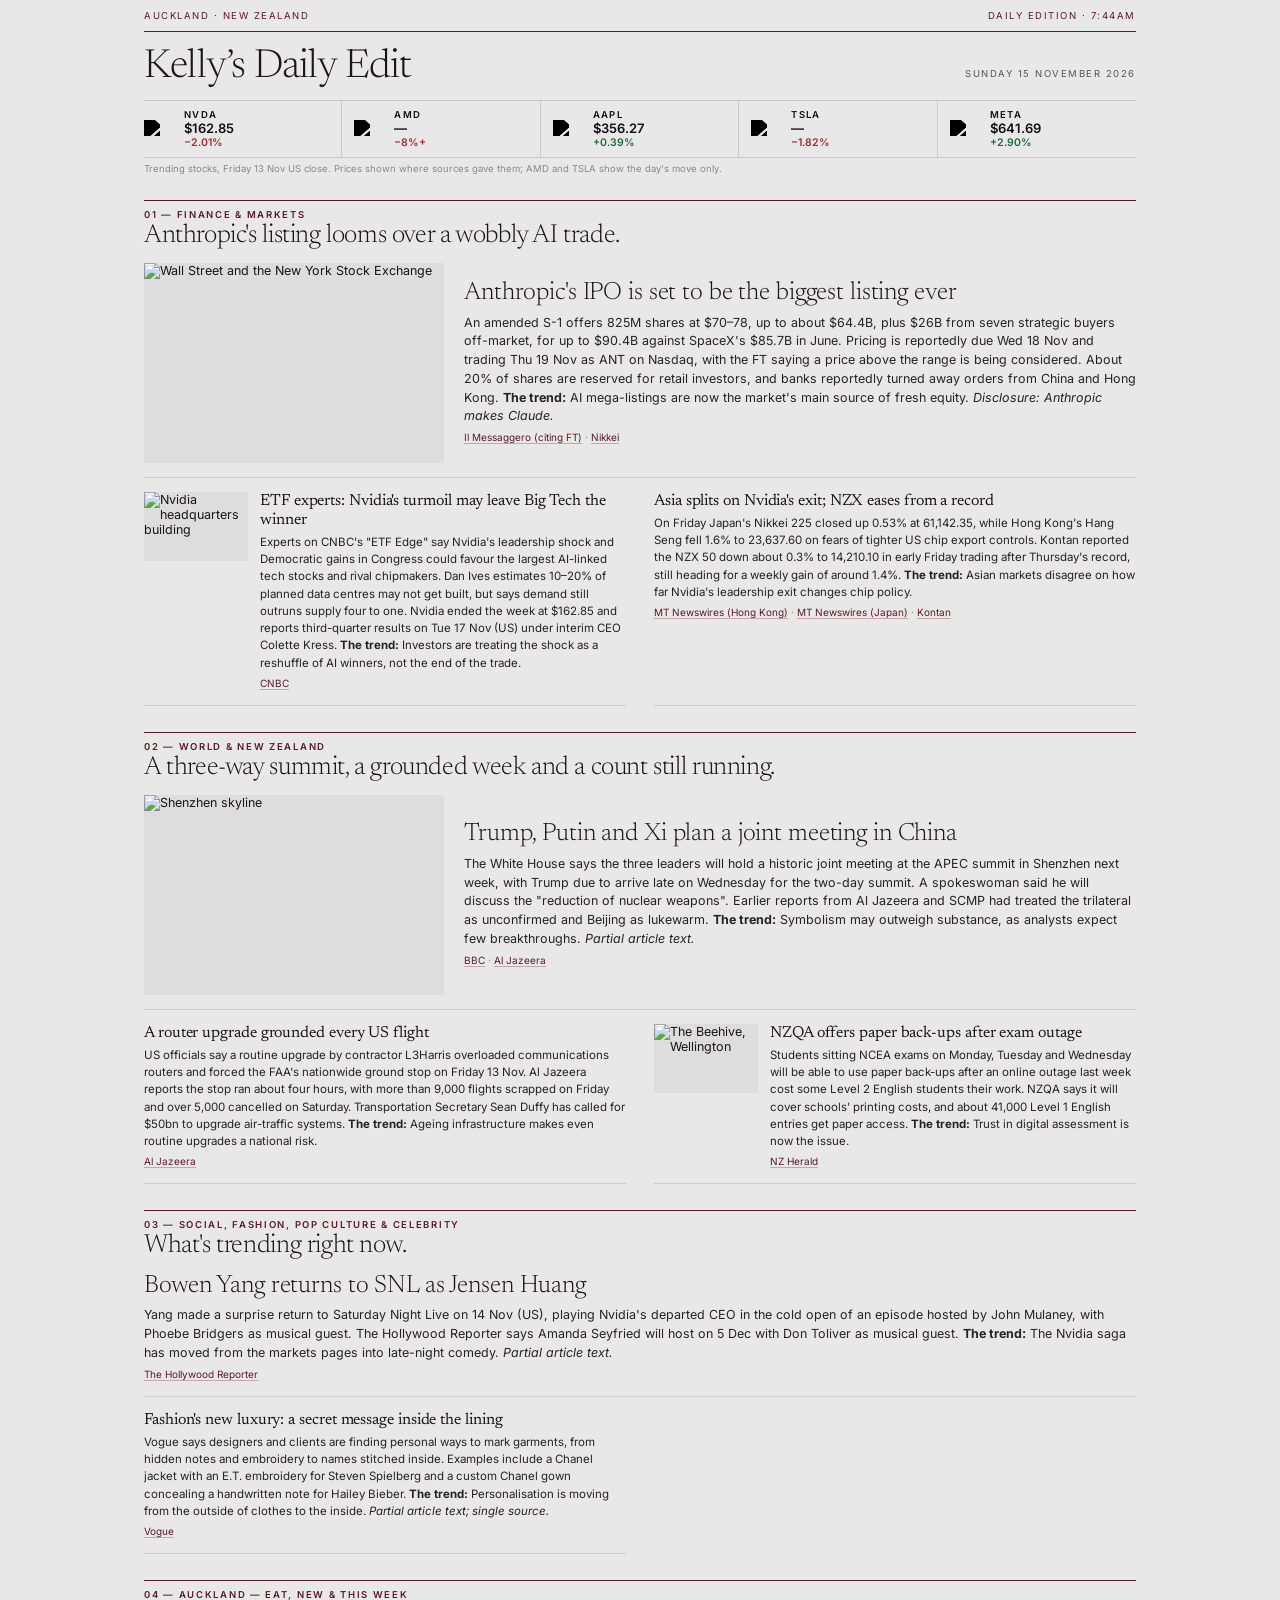
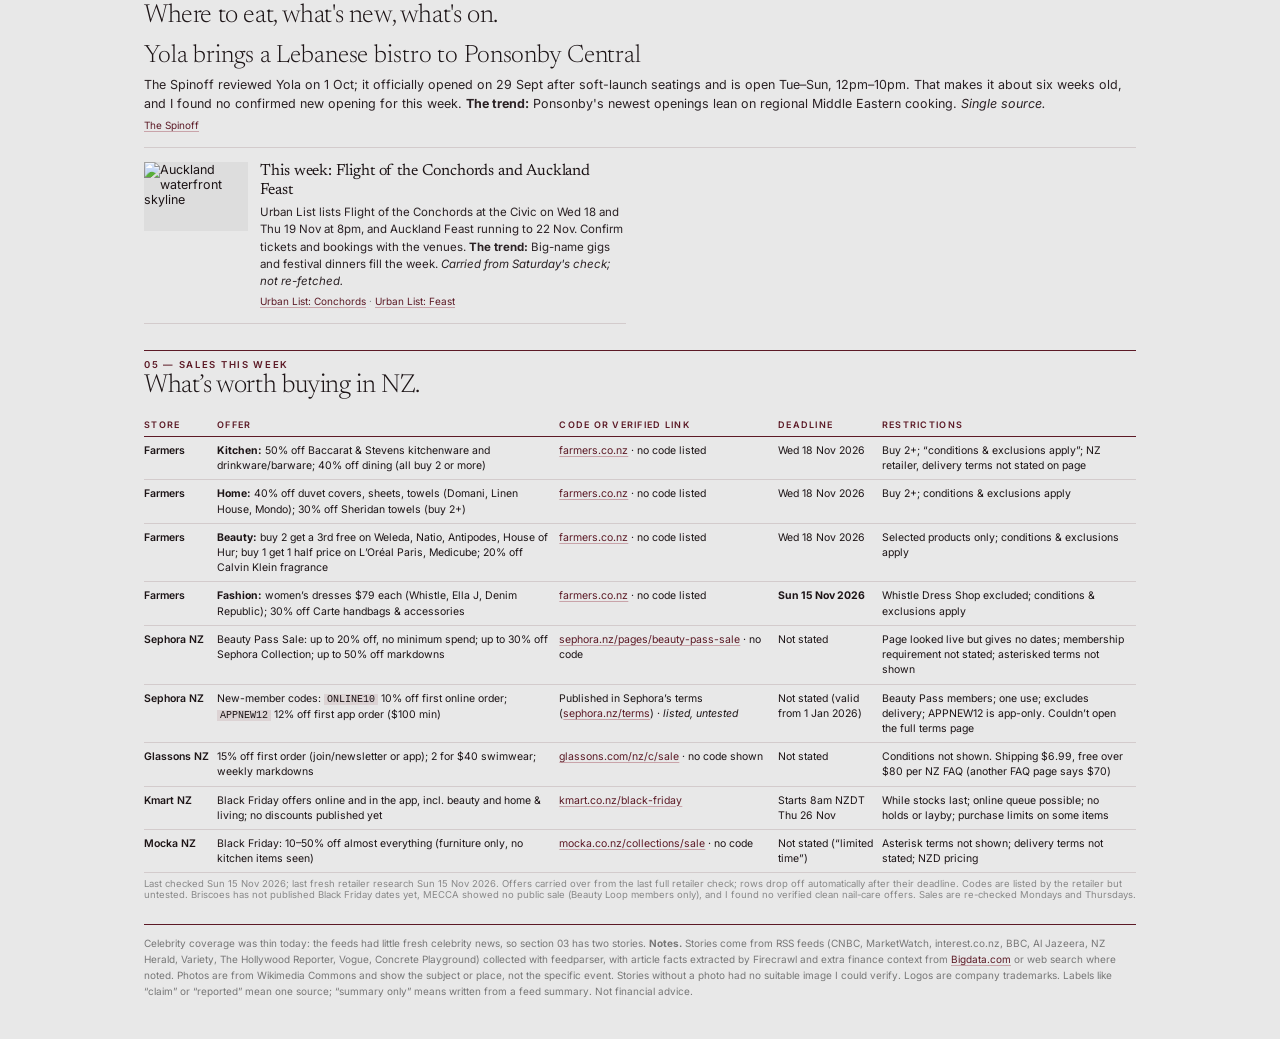
==== commit aa71d70f: "Edition Sun 15 Nov 2026 (full pipeline test run) Co-Authored-By: Claude Sonnet 5.5 <noreply@anthropi" ====
--- a/index.html
+++ b/index.html
@@ -4,7 +4,6 @@
 <meta charset="utf-8">
 <meta name="viewport" content="width=device-width, initial-scale=1">
 <title>Kelly’s Daily Edit — Sun 15 Nov 2026</title>
-
 <link rel="stylesheet" href="https://fonts.googleapis.com/css2?family=Inter:wght@400;500;600&family=Newsreader:opsz,wght@6..72,300;6..72,400&display=swap">
 <style>
 body{margin:0;background:#e8e8e8}
@@ -46,54 +45,8 @@
 
 .tw{overflow-x:auto}.tbl{width:100%;border-collapse:collapse;font-size:10.5px;line-height:1.45}.tbl th{text-align:left;font-size:9px;letter-spacing:.14em;text-transform:uppercase;color:#5c1a26;font-weight:600;border-bottom:1px solid #5c1a26;padding:5px 8px 5px 0;white-space:nowrap}.tbl td{vertical-align:top;border-bottom:1px solid #d3cbcc;padding:6px 8px 6px 0}.tbl td:first-child{font-weight:600;white-space:nowrap}.tbl code{font-size:10px;background:#dcd3d4;padding:0 3px}.tbl{min-width:760px}
 </style>
-
 </head>
 <body>
-
-<div class="mag">
-<div class="top"><span>Auckland · New Zealand</span><span>Daily edition · 7:44am</span></div><header class="mast"><h1>Kelly&rsquo;s Daily Edit</h1><p>Sunday 15 November 2026</p></header>
-<div class="strip" aria-label="Five trending stocks, Friday close"><div class="st"><img src="https://commons.wikimedia.org/wiki/Special:FilePath/NVIDIA_logo.svg?width=200" alt="NVDA logo"><span class="tk">NVDA</span><b>$162.85</b><span class="dn">−2.01%</span></div><div class="st"><img src="https://commons.wikimedia.org/wiki/Special:FilePath/AMD_Logo.svg?width=200" alt="AMD logo"><span class="tk">AMD</span><b>Fri move</b><span class="dn">−8%+</span></div><div class="st"><img src="https://commons.wikimedia.org/wiki/Special:FilePath/Apple_logo_black.svg?width=200" alt="AAPL logo"><span class="tk">AAPL</span><b>$356.27</b><span class="up">+0.39%</span></div><div class="st"><img src="https://commons.wikimedia.org/wiki/Special:FilePath/Tesla_T_symbol.svg?width=200" alt="TSLA logo"><span class="tk">TSLA</span><b>Fri move</b><span class="dn">−1.82%</span></div><div class="st"><img src="https://commons.wikimedia.org/wiki/Special:FilePath/Meta_Platforms_logo.svg?width=200" alt="META logo"><span class="tk">META</span><b>$641.69</b><span class="up">+2.90%</span></div></div>
-<p class="cap">Trending stocks, Friday 13 Nov US close. Prices shown where my sources gave them (NVDA, AAPL, META); AMD and TSLA show the day&rsquo;s move only.</p>
-
-<section class="sec"><div class="sech"><div class="kick">01 — Finance &amp; Markets</div><h2>Anthropic&rsquo;s listing looms over a wobbly AI trade.</h2><p>Chips sell off after Nvidia&rsquo;s CEO exit, yields stay high.</p></div><div class="grid">
-<article class="card lead noimg"><div class="tx"><h3>ETF experts: Nvidia&rsquo;s turmoil may leave Big Tech the winner</h3><p>Experts on CNBC&rsquo;s &ldquo;ETF Edge&rdquo; say Nvidia&rsquo;s leadership shock and a Democratic-controlled Congress pushing back on data centres could favour the largest AI-linked tech stocks and rival chipmakers. Roundhill&rsquo;s Dave Mazza argues other suppliers could fill chip demand if trust in Nvidia erodes, while Dan Ives estimates 10&ndash;20% of planned data centres may not get built but says demand still outruns supply four to one. Nvidia, now led by interim CEO Colette Kress, reports third-quarter results on Tue 17 Nov (US). <b>The trend:</b> investors are treating the Nvidia shock as a reshuffle of AI winners, not the end of the trade.</p><p class="src"><a target="_blank" rel="noopener noreferrer" href="https://www.cnbc.com/2026/11/14/nvidia-ai-trade-data-centers-congress.html">CNBC</a> (new via RSS + Firecrawl)</p></div></article>
-<article class="card"><div class="ph"><img src="https://commons.wikimedia.org/wiki/Special:FilePath/New_York_Stock_Exchange_August_2017_02.jpg?width=1000" alt="Wall Street and the New York Stock Exchange" loading="lazy"></div><div class="tx"><h3>Anthropic&rsquo;s IPO is set to be the biggest listing ever</h3><p>An amended S-1 (10 Nov) offers 825M shares at $70–78: about $64.4B at the top, plus a $26B non-voting placement with Google, Nvidia, AMD, Broadcom, Micron, Microsoft and TSMC, for roughly $90.4B against SpaceX&rsquo;s $85.7B in July. Bloomberg reportedly has it about 6× oversubscribed. Pricing is expected Wed 18 Nov and trading Thu 19 Nov as ANT on Nasdaq, but Anthropic has not publicly confirmed the date. Valuation estimates range from about $1.2T (CNBC Pro) to $1.4T (other reports). Sunday reports add that the FT says a price above the range is being considered, about 20% of shares are reserved for retail, and banks reportedly turned away orders from China and Hong Kong; Japanese brokers take retail applications until 19 Nov (Nikkei). One strategist warned the Nvidia backdrop is &ldquo;not what Anthropic needed&rdquo;. <b>The trend:</b> AI mega-listings are now the market&rsquo;s main source of fresh equity. <i>Disclosure: Anthropic makes Claude.</i></p><p class="src"><a target="_blank" rel="noopener noreferrer" href="https://app.bigdata.com/documents/4EBCDE09BDF78B9F6F5F385A4BDC5A0A">Il Messaggero (citing FT)</a> · <a target="_blank" rel="noopener noreferrer" href="https://app.bigdata.com/documents/D497C616FE324FA1D42EB9395849FED8">Nikkei</a> · <a target="_blank" rel="noopener noreferrer" href="https://app.bigdata.com/documents/7C5AB93CA9B5C2125459154C7F7BAC05">Yahoo Finance</a> · <a target="_blank" rel="noopener noreferrer" href="https://app.bigdata.com/documents/73371B69E90BE7B7E90E10A4B41BB34E">CNBC Pro</a> · <a target="_blank" rel="noopener noreferrer" href="https://app.bigdata.com/documents/BF5BD423CAAF0648DEDF7CC916F32534">Alliance News</a> · <a target="_blank" rel="noopener noreferrer" href="https://app.bigdata.com/documents/F5D8C7F01BA6AE37A58AF3601777DB12">Finwire</a> · <a target="_blank" rel="noopener noreferrer" href="https://app.bigdata.com/documents/CC8A0AA77DDB8F0A94E026F29D1753C9">Benzinga</a></p></div></article>
-<article class="card"><div class="ph"><img src="https://commons.wikimedia.org/wiki/Special:FilePath/NVIDIA_Headquarters.jpg?width=1000" alt="Nvidia headquarters building" loading="lazy"></div><div class="tx"><h3>Nvidia&rsquo;s sixth straight weekly drop</h3><p>Jensen Huang resigned Thursday and CFO Colette Kress is interim CEO. Nvidia fell 2.01% to $162.85 Friday and about 13% on the week, its longest losing run since 2012, wiping out more than $570B of value by Eastmoney&rsquo;s count (CNA says over $600B). The Philadelphia chip index fell 3.43%, and AMD dropped over 8% Friday after a roughly 18% weekly gain. Reports tie the exit to personal-conduct and national-security concerns. Nvidia reports its first results since the exit on Tue 17 Nov (US), and Huang may face questions from Congress that week. <b>The trend:</b> AI money is rotating between chip names, not leaving.</p><p class="src"><a target="_blank" rel="noopener noreferrer" href="https://app.bigdata.com/documents/C50037656EB19708E8053313AFB7ADA3">Wallstreetcn</a> ·<a target="_blank" rel="noopener noreferrer" href="https://app.bigdata.com/documents/AA62D9D484C51A758592B5D924F49DCB">Eastmoney</a> · <a target="_blank" rel="noopener noreferrer" href="https://app.bigdata.com/documents/45F13432B2EBF8E63629F2F32363F4B9">Benzinga</a> · <a target="_blank" rel="noopener noreferrer" href="https://app.bigdata.com/documents/BE3AA44141FE6F49426F38CBD9956A39">CNA</a></p></div></article>
-<article class="card"><div class="ph"><img src="https://commons.wikimedia.org/wiki/Special:FilePath/New_York_Stock_Exchange_Facade_-_New_York_City,_USA.jpg?width=1000" alt="New York Stock Exchange facade" loading="lazy"></div><div class="tx"><h3>Wall Street still booked a winning week</h3><p>The S&amp;P 500 closed at 7,561.67 (−0.4%) but gained 2.51% on the week, and the Nasdaq gained 3.53% and the Dow 2.07%; the Nasdaq and S&amp;P both ended four straight weekly declines (Yicai). On Friday the Dow rose 0.1% to 52,347.55 and the Nasdaq fell 0.91% to 25,136.27. Technology was the weakest sector (−1.7%); staples and financials led. <b>The trend:</b> a broad market holding up while AI leaders swing hard.</p><p class="src"><a target="_blank" rel="noopener noreferrer" href="https://app.bigdata.com/documents/F09E624711197A1B58FF75FEF48D0549">Anadolu</a> · <a target="_blank" rel="noopener noreferrer" href="https://app.bigdata.com/documents/E734864EE905C469228B67CF5BE21091">Chinatimes</a></p></div></article>
-<article class="card noimg"><div class="tx"><h3>Yields stay above 5% as inflation bites</h3><p>The US 10-year yield was about 5.15% on the Friday close, with traders pricing tighter Fed policy. October producer prices rose 0.3% on the month, under the 0.4% forecast, but 6.5% on the year, the fastest since November 2022. Brent finished near $96. Week ahead: Fed minutes are due (Eastmoney and Segye say Thu 19 Nov US), with some commentators expecting another rate hike in December; US retail sales come Tue 17 Nov. <b>The trend:</b> inflation, not growth, is steering the market.</p><p class="src"><a target="_blank" rel="noopener noreferrer" href="https://app.bigdata.com/documents/BF5BD423CAAF0648DEDF7CC916F32534">Alliance News</a> · <a target="_blank" rel="noopener noreferrer" href="https://app.bigdata.com/documents/F09E624711197A1B58FF75FEF48D0549">Anadolu</a></p></div></article>
-<article class="card noimg"><div class="tx"><h3>Asia: strong week, shaky Friday. NZ: record then dip</h3><p>For the week, Japan&rsquo;s Nikkei rose about 4%, Korea&rsquo;s KOSPI 5.4% and Taiwan&rsquo;s TAIEX 4.8%; Friday saw Hang Seng −2.8%. The NZX 50 closed at 14,173.68 (−0.6% Friday, +1.3% on the week) after a mid-week record led by Mainfreight. The kiwi was around 0.55 US cents; the median NZ house price fell 3.4% year on year to NZ$763,000 in October, with sales down nearly 24% (REINZ). <b>The trend:</b> Asian tech holds up while NZ shares ride on global moves, not domestic ones.</p><p class="src"><a target="_blank" rel="noopener noreferrer" href="https://app.bigdata.com/documents/A27720E2A4AEEBFD04636F74D0C31600">MT Newswires</a> · <a target="_blank" rel="noopener noreferrer" href="https://app.bigdata.com/documents/3AF578FA17F73A4D3BE91AA556667ABD">NBR</a> · Bigdata.com market tearsheet</p></div></article>
-</div></section>
-
-<section class="sec"><div class="sech"><div class="kick">02 — World &amp; New Zealand</div><h2>A three-way summit, and a count still running.</h2><p>Shenzhen hosts Trump, Xi and Putin; NZ waits for special votes.</p></div><div class="grid">
-<article class="card lead noimg"><div class="tx"><h3>NZQA offers paper back-ups after exam outage</h3><p>Students sitting NCEA exams on Monday, Tuesday and Wednesday will be able to use paper back-ups after an online outage last week, when some Level 2 English students lost their work. NZQA chief executive Christian Hawkesby says all roughly 41,000 Level 1 English entries get paper access and the agency will cover schools&rsquo; printing costs. He also says marking decisions will be reviewed and schools can still give derived grades where they have evidence. <b>The trend:</b> trust in digital assessment is now the issue. <i>Reported from the visible part of a paywalled article.</i></p><p class="src"><a target="_blank" rel="noopener noreferrer" href="https://www.nzherald.co.nz/nz/nzqa-apologises-for-exam-disruptions-offers-paper-back-ups/PKD4FX2LQZDYDNL4RG4AS5NDNI/">NZ Herald</a> (new via RSS + Firecrawl)</p></div></article>
-<article class="card"><div class="ph"><img src="https://commons.wikimedia.org/wiki/Special:FilePath/Shenzhen_Skyline_from_Futian_District5.jpg?width=1000" alt="Shenzhen skyline" loading="lazy"></div><div class="tx"><h3>Trump, Xi and Putin to meet in Shenzhen</h3><p>The White House confirmed Friday the first-ever three-way meeting of the US, Chinese and Russian leaders, on the sidelines of APEC (18–19 Nov). Trump meets Xi for a bilateral and working lunch on Thursday 19 Nov, with the trilateral at the end of the visit. Nuclear arms reductions and the Iran war are on the agenda; Ukraine is not. A senior US official said, &ldquo;We do not expect to get to any kind of agreement.&rdquo; Elon Musk will travel with Trump but not attend the meeting. Earlier reports (Al Jazeera, SCMP) treated the trilateral as unconfirmed and said Beijing looked lukewarm, so watch for last-minute changes. <b>The trend:</b> symbolism over substance: analysts expect few breakthroughs.</p><p class="src"><a target="_blank" rel="noopener noreferrer" href="https://app.bigdata.com/documents/E42106D57E7606836F952757D783BAB8">Alliance News</a> · <a target="_blank" rel="noopener noreferrer" href="https://app.bigdata.com/documents/D6A7FE5C20163B28DBD465BA344DFF3C">AP via MS NOW</a> · <a target="_blank" rel="noopener noreferrer" href="https://app.bigdata.com/documents/CEAE434931F4070CE590FB228B18493A">Al Jazeera</a></p></div></article>
-<article class="card"><div class="ph"><img src="https://commons.wikimedia.org/wiki/Special:FilePath/Beehive_Building_Wellington_New_Zealand.jpg?width=1000" alt="The Beehive, Wellington" loading="lazy"></div><div class="tx"><h3>NZ election: preliminary result, final count 27 Nov</h3><p>A press release quoting the Electoral Commission puts National, ACT and NZ First at a combined 67 of 131 seats. The Opportunity Party, led by Qiulae Wong, enters Parliament with about 6% and seven seats (1News); Swarbrick says it is &ldquo;time to pick a side&rdquo;. About 399,000 special votes are still to be counted, and official results are due Fri 27 Nov. <b>The trend:</b> a thin majority plus a new kingmaker means coalition talks could drag.</p><p class="src"><a target="_blank" rel="noopener noreferrer" href="https://app.bigdata.com/documents/BC1BA571B8376293D7BB72E27233692D">Benzinga (press release)</a> · <a target="_blank" rel="noopener noreferrer" href="https://www.1news.co.nz/2026/11/08/swarbrick-tells-opportunity-its-time-to-choose-a-side/">1News</a></p></div></article>
-<article class="card"><div class="ph"><img src="https://commons.wikimedia.org/wiki/Special:FilePath/Iss064e046338.jpg?width=1000" alt="The Strait of Hormuz from orbit (NASA)" loading="lazy"></div><div class="tx"><h3>Iran: Trump says no deal needed, Iran disputes talks</h3><p>Trump said this week the US no longer needs an agreement with Iran, and the US naval blockade continues. Iran&rsquo;s security chief reportedly accused Washington of fabricating reports of negotiations. Brent closed near $95.84 Friday, about 9.5% lower on the month. <b>The trend:</b> oil is easing on diplomacy headlines while the standoff is unresolved.</p><p class="src"><a target="_blank" rel="noopener noreferrer" href="https://app.bigdata.com/documents/6B4840ED9B0AA8F4BE3D61CD736C264F">Benzinga</a> · <a target="_blank" rel="noopener noreferrer" href="https://app.bigdata.com/documents/6F941C61C0CF1CED44B6ABF904A96399">Nasdaq/RTT</a></p></div></article>
-<article class="card noimg"><div class="tx"><h3>NZ economy: housing and spending soft</h3><p>QV says the national average home value fell 0.9% in the three months to October to NZ$890,508. Card spending slipped 0.7% in October with petrol bills crowding out other goods (Westpac), while the manufacturing PMI eased to 54.9 from 56.3. <b>The trend:</b> a cautious consumer while exporters and tourism hold up.</p><p class="src"><a target="_blank" rel="noopener noreferrer" href="https://app.bigdata.com/documents/4690DC1B723FBCFD8D07A13D8780E46A">MT Newswires</a> · <a target="_blank" rel="noopener noreferrer" href="https://app.bigdata.com/documents/3AF578FA17F73A4D3BE91AA556667ABD">NBR</a></p></div></article>
-<article class="card noimg"><div class="tx"><h3>Auckland Airport emergency crews give strike notice</h3><p>E t&#363; Union served notice that all 69 airport emergency services staff will withdraw labour for two 24-hour periods this month; the dates were not in my source. Separately, Air New Zealand says it will expand its 2027 international schedule with four new aircraft. <b>The trend:</b> tourism demand is firm, helped by a soft kiwi dollar, even as labour disputes loom. Check with your airline before travelling.</p><p class="src"><a target="_blank" rel="noopener noreferrer" href="https://app.bigdata.com/documents/B487127FACB44BF75A12E413A75553CE">MT Newswires</a> · <a target="_blank" rel="noopener noreferrer" href="https://app.bigdata.com/documents/A27720E2A4AEEBFD04636F74D0C31600">MT Newswires</a></p></div></article>
-</div></section>
-
-<section class="sec"><div class="sech"><div class="kick">03 &mdash; Social, Fashion, Pop Culture &amp; Celebrity</div><h2>What&rsquo;s trending right now.</h2><p>A thin news day: I found little dated 13&ndash;15 Nov.</p></div><div class="grid">
-<article class="card lead noimg"><div class="tx"><h3>Bowen Yang returns to SNL as Jensen Huang</h3><p>Bowen Yang made a surprise cameo in Saturday&rsquo;s <i>SNL</i> cold open (14 Nov, US), playing Nvidia&rsquo;s departed CEO in a sketch where host John Mulaney lectured a group of tech billionaires about national security. The sketch also joked about the recent FAA ground stop and a Microsoft outage. It was Yang&rsquo;s first appearance on the show since he left the cast last December, and Amanda Seyfried was announced as the 5 Dec host. <b>The trend:</b> the Nvidia saga has moved from the markets pages into late-night comedy.</p><p class="src"><a target="_blank" rel="noopener noreferrer" href="https://www.hollywoodreporter.com/tv/tv-news/bowen-yang-snl-john-mulaney-ground-stop-microsoft-1236755542/">The Hollywood Reporter</a> (new via RSS + Firecrawl)</p></div></article>
-<article class="card noimg"><div class="tx"><h3>Pattinson reported as the Bond frontrunner</h3><p>A Puck report by Matt Belloni, relayed by a movie-news roundup on 14 Nov, says Robert Pattinson has emerged as the quiet frontrunner for the next James Bond. Actors who screen-tested reportedly signed &ldquo;test deals&rdquo;; most signed four-film terms, while Pattinson reportedly negotiated three films. <b>The trend:</b> casting leaks now drive the conversation long before any announcement. Nothing here is confirmed by the studio. <i>Carried over from yesterday&rsquo;s edition; not re-checked.</i></p><p class="src"><a target="_blank" rel="noopener noreferrer" href="https://onemannsmovies.com/movie-news/movie-news-from-around-the-world-14th-november-2026">Movie News, 14 Nov</a></p></div></article>
-<article class="card noimg"><div class="tx"><h3>Avril Lavigne announces her first child</h3><p>The singer posted black-and-white photos on Instagram announcing a baby girl, with a nod to her &ldquo;Sk8er Boi&rdquo; era via tiny checkerboard Vans. Reports say she did not share the name or birth date. <b>The trend:</b> early-2000s pop-punk nostalgia now shapes how celebrities share life news.</p><p class="src"><a target="_blank" rel="noopener noreferrer" href="https://www.realitytea.com/2026/11/14/avril-lavigne-baby-daughter-first-photos-wild-onesie/">Reality Tea</a></p></div></article>
-<article class="card noimg"><div class="tx"><h3>Box office: Godzilla Minus Zero led last week; Ebenezer opens</h3><p>The film took the 6&ndash;8 Nov US/Canada weekend with $31.6M, ahead of The Cat in the Hat at $20.5M (Box Office Pro). Johnny Depp&rsquo;s <i>Ebenezer</i> (Paramount) opened 13 Nov; Box Office Pro&rsquo;s preview forecast $20&ndash;25M domestically, but I found no actual weekend figures yet, so I am reporting none. <b>The trend:</b> an imported franchise beat a studio family reboot.</p><p class="src"><a target="_blank" rel="noopener noreferrer" href="https://www.boxofficepro.com/weekend-box-office-godzilla-minus-zero-explodes-to-number-one/">Box Office Pro</a> &middot; <a target="_blank" rel="noopener noreferrer" href="https://www.boxofficepro.com/?p=46592">Ebenezer preview</a></p></div></article>
-<article class="card noimg"><div class="tx"><h3>Taylor Swift set to perform at the CMA Awards</h3><p>Just Jared reports Swift will perform at the 60th CMA Awards on Wed 18 Nov (US time) in Nashville, hosted by Lainey Wilson: her first CMAs appearance in 10 years and first performance there in 13. She is nominated for Single of the Year for &ldquo;I Knew It, I Knew You.&rdquo; What she will perform is not stated; a DeuxMoi report of a Dolly Parton tribute is unconfirmed. <b>The trend:</b> a surprise awards-show return is the week&rsquo;s biggest pop-culture draw.</p><p class="src"><a target="_blank" rel="noopener noreferrer" href="https://justjared.com/2026/11/13/taylor-swift-to-perform-at-cma-awards-2026">Just Jared</a></p></div></article>
-<article class="card noimg"><div class="tx"><h3>Gen Z dresses in the 2010s and Y2K</h3><p>Marie Claire reports a 2010s revival and &ldquo;uniform dressing&rdquo;: repeating a few go-to outfits instead of chasing micro-trends. A Trendalytics-hosted piece puts Y2K at +486% year on year (vendor claim). Both are single sources: early signals only. <b>The trend:</b> Gen Z mines the recent past for style. <i>Carried over; not re-checked.</i></p></div></article>
-</div></section>
-
-<section class="sec"><div class="sech"><div class="kick">04 &mdash; Auckland &mdash; Eat, New &amp; This Week</div><h2>Where to eat, what&rsquo;s new, what&rsquo;s on.</h2><p>A&ccedil;a&iacute; arrives on Ponsonby Rd, Feast winds down and the Conchords land Wednesday.</p></div><div class="grid">
-<article class="card lead noimg"><div class="tx"><h3>Booking ahead: Kevin McCloud and Tim Ross bring their design tour to Auckland</h3><p>Concrete Playground says the <i>Grand Designs</i> host and comedian Tim Ross play Auckland on Sat 6 and Sun 7 March 2027 at the University of Auckland&rsquo;s Fisher &amp; Paykel Auditorium. The Australia and New Zealand run follows a sold-out 2026 tour and plays in unusual architectural venues, with ticket prices listed only as &ldquo;varies&rdquo;. <b>The trend:</b> design-led talks are becoming touring live events. This is not on this week; it is the freshest Auckland item the feed offered, and I did not find a confirmed new opening in today&rsquo;s feed run.</p><p class="src"><a target="_blank" rel="noopener noreferrer" href="https://concreteplayground.com/auckland/event/an-evening-with-kevin-mccloud-and-tim-ross">Concrete Playground</a> (new via RSS + Firecrawl)</p></div></article>
-<article class="card"><div class="ph"><img src="https://commons.wikimedia.org/wiki/Special:FilePath/Acai_bowl_(43110767814).jpg?width=1000" alt="An a&ccedil;a&iacute; bowl" loading="lazy"></div><div class="tx"><h3>Pablo&rsquo;s A&ccedil;a&iacute; opens at 182 Ponsonby Rd</h3><p>Denizen reports Pablo&rsquo;s A&ccedil;a&iacute; opened Saturday 14 Nov with three customisable bowls, smoothies, Havana coffee and Brazilian cheese bread, plus a samba band and free bowls for the first 30 (single source; not independently confirmed today). <b>The trend:</b> a&ccedil;a&iacute; is joining froyo on the strip.</p><p class="src"><a target="_blank" rel="noopener noreferrer" href="https://www.thedenizen.co.nz/gastronomy/new-opening-ponsonby-has-a-new-acai-destination/">Denizen</a></p></div></article>
-<article class="card"><div class="ph"><img src="https://commons.wikimedia.org/wiki/Special:FilePath/Auckland_skyline_from_harbour.png?width=1000" alt="Auckland waterfront skyline" loading="lazy"></div><div class="tx"><h3>Auckland Feast runs to 22 Nov</h3><p>Urban List says the festival runs 12&ndash;22 Nov. Today Smoking Shack hosts an all-you-can-eat BBQ with bottomless drinks, and on Thu 19 Nov Cazador&rsquo;s Dariush Lolaiy hosts a cooking class and four-course dinner. Check each venue for availability. <b>The trend:</b> collab dinners are the festival&rsquo;s draw.</p><p class="src"><a target="_blank" rel="noopener noreferrer" href="https://www.theurbanlist.com/auckland/a-list/auckland-feast-food-festival">Urban List</a></p></div></article>
-<article class="card noimg"><div class="tx"><h3>This week: Flight of the Conchords</h3><p>The Civic on Wed 18 and Thu 19 Nov at 8pm, plus a later-added Spark Arena show on Sat 21 Nov at 7pm, per Urban List: their first NZ tour since 2012. Also on: Home Brew at the Kiri Te Kanawa Theatre on 16 Nov and Joji at Spark Arena on 19 Nov. Confirm tickets with the venues.</p><p class="src"><a target="_blank" rel="noopener noreferrer" href="https://www.theurbanlist.com/auckland/a-list/flight-of-the-conchords-new-zealand">Urban List</a> &middot; <a target="_blank" rel="noopener noreferrer" href="https://www.rova.nz/articles/november-gig-guide-the-artists-hitting-stages-across-aotearoa-this-month">ROVA</a></p></div></article>
-<article class="card noimg"><div class="tx"><h3>Shibbys on Ponsonby Rd: opening date still unconfirmed</h3><p>The Spinoff reported in early October that Shibbys, a self-serve froyo and a&ccedil;a&iacute; brand from Newmarket, had a &ldquo;coming soon&rdquo; sign across from Yomi&rsquo;s Ponsonby store. I found no source confirming an opening date; check Shibbys&rsquo; own socials. <b>The trend:</b> self-serve froyo is back, and Ponsonby is its battleground.</p><p class="src"><a target="_blank" rel="noopener noreferrer" href="https://thespinoff.co.nz/kai/05-10-2026/why-is-new-zealand-going-loco-for-froyo">The Spinoff</a></p></div></article>
-<article class="card noimg"><div class="tx"><h3>Where the critics are eating (list from May)</h3><p>Urban List&rsquo;s 2026 openings list (26 May) includes RETURN in Ponsonby (modern Aotearoa cooking, opened early April), Kur&#275;t&#257; (charcoal omakase, 30 seats), Aarth in Parnell (modern Indian, dinner Wed&ndash;Sun) and Workshop Bread Co. in Mount Eden. Not re-checked for current hours or bookings. <b>The trend:</b> tasting menus and single-focus bakeries lead the openings.</p><p class="src"><a target="_blank" rel="noopener noreferrer" href="https://www.theurbanlist.com/auckland/a-list/new-restaurants-auckland">Urban List</a></p></div></article>
-</div></section>
-
-<section class="sec"><div class="sech"><div class="kick">05 — Sales this week</div><h2>What&rsquo;s worth buying in NZ.</h2></div><div class="tw"><table class="tbl"><thead><tr><th>Store</th><th>Offer</th><th>Code or verified link</th><th>Deadline</th><th>Restrictions</th></tr></thead><tbody><tr><td>Farmers</td><td><b>Kitchen:</b> 50% off Baccarat &amp; Stevens kitchenware and drinkware/barware; 40% off dining (all buy 2 or more)</td><td><a target="_blank" rel="noopener noreferrer" href="https://www.farmers.co.nz/">farmers.co.nz</a> · no code listed</td><td>Wed 18 Nov 2026</td><td>Buy 2+; &ldquo;conditions &amp; exclusions apply&rdquo;; NZ retailer, delivery terms not stated on page</td></tr><tr><td>Farmers</td><td><b>Home:</b> 40% off duvet covers, sheets, towels (Domani, Linen House, Mondo); 30% off Sheridan towels (buy 2+)</td><td><a target="_blank" rel="noopener noreferrer" href="https://www.farmers.co.nz/">farmers.co.nz</a> · no code listed</td><td>Wed 18 Nov 2026</td><td>Buy 2+; conditions &amp; exclusions apply</td></tr><tr><td>Farmers</td><td><b>Beauty:</b> buy 2 get a 3rd free on Weleda, Natio, Antipodes, House of Hur; buy 1 get 1 half price on L&rsquo;Oréal Paris, Medicube; 20% off Calvin Klein fragrance</td><td><a target="_blank" rel="noopener noreferrer" href="https://www.farmers.co.nz/">farmers.co.nz</a> · no code listed</td><td>Wed 18 Nov 2026</td><td>Selected products only; conditions &amp; exclusions apply</td></tr><tr><td>Farmers</td><td><b>Fashion:</b> women&rsquo;s dresses $79 each (Whistle, Ella J, Denim Republic); 30% off Carte handbags &amp; accessories</td><td><a target="_blank" rel="noopener noreferrer" href="https://www.farmers.co.nz/">farmers.co.nz</a> · no code listed</td><td><b>Sun 15 Nov 2026 (today)</b></td><td>Whistle Dress Shop excluded; conditions &amp; exclusions apply</td></tr><tr><td>Sephora NZ</td><td>Beauty Pass Sale: up to 20% off, no minimum spend; up to 30% off Sephora Collection; up to 50% off markdowns</td><td><a target="_blank" rel="noopener noreferrer" href="https://www.sephora.nz/pages/beauty-pass-sale">sephora.nz/pages/beauty-pass-sale</a> · no code</td><td>Not stated</td><td>Page looked live but gives no dates; membership requirement not stated; asterisked terms not shown</td></tr><tr><td>Sephora NZ</td><td>New-member codes: <code>ONLINE10</code> 10% off first online order; <code>APPNEW12</code> 12% off first app order ($100 min)</td><td>Published in Sephora&rsquo;s terms (<a target="_blank" rel="noopener noreferrer" href="https://www.sephora.nz/terms">sephora.nz/terms</a>) · <i>listed, untested</i></td><td>Not stated (valid from 1 Jan 2026)</td><td>Beauty Pass members; one use; excludes delivery; APPNEW12 is app-only. Couldn&rsquo;t open the full terms page</td></tr><tr><td>Glassons NZ</td><td>15% off first order (join/newsletter or app); 2 for $40 swimwear; weekly markdowns</td><td><a target="_blank" rel="noopener noreferrer" href="https://www.glassons.com/nz/c/sale">glassons.com/nz/c/sale</a> · no code shown</td><td>Not stated</td><td>Conditions not shown. Shipping $6.99, free over $80 per NZ FAQ (another FAQ page says $70)</td></tr><tr><td>Kmart NZ</td><td>Black Friday offers online and in the app, incl. beauty and home &amp; living; no discounts published yet</td><td><a target="_blank" rel="noopener noreferrer" href="https://www.kmart.co.nz/black-friday">kmart.co.nz/black-friday</a></td><td>Starts 8am NZDT Thu 26 Nov</td><td>While stocks last; online queue possible; no holds or layby; purchase limits on some items</td></tr><tr><td>Mocka NZ</td><td>Black Friday: 10&ndash;50% off almost everything (furniture only, no kitchen items seen)</td><td><a target="_blank" rel="noopener noreferrer" href="https://www.mocka.co.nz/collections/sale">mocka.co.nz/collections/sale</a> · no code</td><td>Not stated (&ldquo;limited time&rdquo;)</td><td>Asterisk terms not shown; delivery terms not stated; NZD pricing</td></tr></tbody></table></div><p class="cap">Last checked Sun 15 Nov 2026: carried over from the previous full retailer check, with deadlines reviewed and nothing yet expired. Codes are listed by the retailer but untested. Briscoes has not published Black Friday dates yet, MECCA showed no public sale (Beauty Loop members only), and I found no verified clean nail-care offers. Sales are re-checked Mondays and Thursdays.</p></section>
-<footer class="foot"><b>Test run.</b> Each of sections 01&ndash;04 opens with one new story taken from RSS feeds (CNBC, NZ Herald, The Hollywood Reporter, Concrete Playground) with the article text extracted by Firecrawl; the other stories and the sales table are carried over from the earlier 15 Nov edition. <b>Notes.</b> Earlier finance stories via <a target="_blank" rel="noopener noreferrer" href="https://bigdata.com">Bigdata.com</a>; the rest from web search. Photos are from Wikimedia Commons and show the subject or place, not the specific event. Stories without a photo had no suitable image I could verify. Logos are company trademarks. Labels like &ldquo;claim&rdquo; or &ldquo;reported&rdquo; mean one source. Not financial advice.</footer>
-</div>
-
+<div class="mag"><div class="top"><span>Auckland &middot; New Zealand</span><span>Daily edition &middot; 7:44am</span></div><header class="mast"><h1>Kelly&rsquo;s Daily Edit</h1><p>Sunday 15 November 2026</p></header><div class="strip" aria-label="Five trending stocks"><div class="st"><img src="https://commons.wikimedia.org/wiki/Special:FilePath/NVIDIA_logo.svg?width=200" alt="NVDA logo"><span class="tk">NVDA</span><b>$162.85</b><span class="dn">−2.01%</span></div><div class="st"><img src="https://commons.wikimedia.org/wiki/Special:FilePath/AMD_Logo.svg?width=200" alt="AMD logo"><span class="tk">AMD</span><b>—</b><span class="dn">−8%+</span></div><div class="st"><img src="https://commons.wikimedia.org/wiki/Special:FilePath/Apple_logo_black.svg?width=200" alt="AAPL logo"><span class="tk">AAPL</span><b>$356.27</b><span class="up">+0.39%</span></div><div class="st"><img src="https://commons.wikimedia.org/wiki/Special:FilePath/Tesla_T_symbol.svg?width=200" alt="TSLA logo"><span class="tk">TSLA</span><b>—</b><span class="dn">−1.82%</span></div><div class="st"><img src="https://commons.wikimedia.org/wiki/Special:FilePath/Meta_Platforms_logo.svg?width=200" alt="META logo"><span class="tk">META</span><b>$641.69</b><span class="up">+2.90%</span></div></div><p class="cap">Trending stocks, Friday 13 Nov US close. Prices shown where sources gave them; AMD and TSLA show the day&#x27;s move only.</p><section class="sec"><div class="sech"><div class="kick">01 &mdash; Finance &amp; Markets</div><h2>Anthropic&#x27;s listing looms over a wobbly AI trade.</h2></div><div class="grid"><article class="card lead"><div class="ph"><img src="https://commons.wikimedia.org/wiki/Special:FilePath/New_York_Stock_Exchange_August_2017_02.jpg?width=1000" alt="Wall Street and the New York Stock Exchange" loading="lazy"></div><div class="tx"><h3>Anthropic&#x27;s IPO is set to be the biggest listing ever</h3><p>An amended S-1 offers 825M shares at $70–78, up to about $64.4B, plus $26B from seven strategic buyers off-market, for up to $90.4B against SpaceX&#x27;s $85.7B in June. Pricing is reportedly due Wed 18 Nov and trading Thu 19 Nov as ANT on Nasdaq, with the FT saying a price above the range is being considered. About 20% of shares are reserved for retail investors, and banks reportedly turned away orders from China and Hong Kong. <b>The trend:</b> AI mega-listings are now the market&#x27;s main source of fresh equity. <i>Disclosure: Anthropic makes Claude.</i></p><p class="src"><a target="_blank" rel="noopener noreferrer" href="https://app.bigdata.com/documents/4EBCDE09BDF78B9F6F5F385A4BDC5A0A">Il Messaggero (citing FT)</a> &middot; <a target="_blank" rel="noopener noreferrer" href="https://app.bigdata.com/documents/D497C616FE324FA1D42EB9395849FED8">Nikkei</a></p></div></article><article class="card"><div class="ph"><img src="https://commons.wikimedia.org/wiki/Special:FilePath/NVIDIA_Headquarters.jpg?width=1000" alt="Nvidia headquarters building" loading="lazy"></div><div class="tx"><h3>ETF experts: Nvidia&#x27;s turmoil may leave Big Tech the winner</h3><p>Experts on CNBC&#x27;s &quot;ETF Edge&quot; say Nvidia&#x27;s leadership shock and Democratic gains in Congress could favour the largest AI-linked tech stocks and rival chipmakers. Dan Ives estimates 10–20% of planned data centres may not get built, but says demand still outruns supply four to one. Nvidia ended the week at $162.85 and reports third-quarter results on Tue 17 Nov (US) under interim CEO Colette Kress. <b>The trend:</b> Investors are treating the shock as a reshuffle of AI winners, not the end of the trade.</p><p class="src"><a target="_blank" rel="noopener noreferrer" href="https://www.cnbc.com/2026/11/14/nvidia-ai-trade-data-centers-congress.html">CNBC</a></p></div></article><article class="card noimg"><div class="tx"><h3>Asia splits on Nvidia&#x27;s exit; NZX eases from a record</h3><p>On Friday Japan&#x27;s Nikkei 225 closed up 0.53% at 61,142.35, while Hong Kong&#x27;s Hang Seng fell 1.6% to 23,637.60 on fears of tighter US chip export controls. Kontan reported the NZX 50 down about 0.3% to 14,210.10 in early Friday trading after Thursday&#x27;s record, still heading for a weekly gain of around 1.4%. <b>The trend:</b> Asian markets disagree on how far Nvidia&#x27;s leadership exit changes chip policy.</p><p class="src"><a target="_blank" rel="noopener noreferrer" href="https://app.bigdata.com/documents/D63A00D68AE396A3A52E3A61A16A3CD2">MT Newswires (Hong Kong)</a> &middot; <a target="_blank" rel="noopener noreferrer" href="https://app.bigdata.com/documents/508D94EB82491ADA351A2714B60B8EB4">MT Newswires (Japan)</a> &middot; <a target="_blank" rel="noopener noreferrer" href="https://app.bigdata.com/documents/52F52CD21474D11B9058831510EAF9EE">Kontan</a></p></div></article></div></section><section class="sec"><div class="sech"><div class="kick">02 &mdash; World &amp; New Zealand</div><h2>A three-way summit, a grounded week and a count still running.</h2></div><div class="grid"><article class="card lead"><div class="ph"><img src="https://commons.wikimedia.org/wiki/Special:FilePath/Shenzhen_Skyline_from_Futian_District5.jpg?width=1000" alt="Shenzhen skyline" loading="lazy"></div><div class="tx"><h3>Trump, Putin and Xi plan a joint meeting in China</h3><p>The White House says the three leaders will hold a historic joint meeting at the APEC summit in Shenzhen next week, with Trump due to arrive late on Wednesday for the two-day summit. A spokeswoman said he will discuss the &quot;reduction of nuclear weapons&quot;. Earlier reports from Al Jazeera and SCMP had treated the trilateral as unconfirmed and Beijing as lukewarm. <b>The trend:</b> Symbolism may outweigh substance, as analysts expect few breakthroughs. <i>Partial article text.</i></p><p class="src"><a target="_blank" rel="noopener noreferrer" href="https://www.bbc.co.uk/news/articles/ckz74jzpy18do">BBC</a> &middot; <a target="_blank" rel="noopener noreferrer" href="https://www.aljazeera.com/amp/news/2026/11/6/what-a-trump-xi-putin-summit-would-mean-and-what-it-wouldnt">Al Jazeera</a></p></div></article><article class="card noimg"><div class="tx"><h3>A router upgrade grounded every US flight</h3><p>US officials say a routine upgrade by contractor L3Harris overloaded communications routers and forced the FAA&#x27;s nationwide ground stop on Friday 13 Nov. Al Jazeera reports the stop ran about four hours, with more than 9,000 flights scrapped on Friday and over 5,000 cancelled on Saturday. Transportation Secretary Sean Duffy has called for $50bn to upgrade air-traffic systems. <b>The trend:</b> Ageing infrastructure makes even routine upgrades a national risk.</p><p class="src"><a target="_blank" rel="noopener noreferrer" href="https://www.aljazeera.com/news/2026/11/15/what-forced-the-us-to-ground-all-planes-a-router-switch-we-now-know">Al Jazeera</a></p></div></article><article class="card"><div class="ph"><img src="https://commons.wikimedia.org/wiki/Special:FilePath/Beehive_Building_Wellington_New_Zealand.jpg?width=1000" alt="The Beehive, Wellington" loading="lazy"></div><div class="tx"><h3>NZQA offers paper back-ups after exam outage</h3><p>Students sitting NCEA exams on Monday, Tuesday and Wednesday will be able to use paper back-ups after an online outage last week cost some Level 2 English students their work. NZQA says it will cover schools&#x27; printing costs, and about 41,000 Level 1 English entries get paper access. <b>The trend:</b> Trust in digital assessment is now the issue.</p><p class="src"><a target="_blank" rel="noopener noreferrer" href="https://www.nzherald.co.nz/nz/nzqa-apologises-for-exam-disruptions-offers-paper-back-ups/PKD4FX2LQZDYDNL4RG4AS5NDNI/">NZ Herald</a></p></div></article></div></section><section class="sec"><div class="sech"><div class="kick">03 &mdash; Social, Fashion, Pop Culture &amp; Celebrity</div><h2>What&#x27;s trending right now.</h2></div><div class="grid"><article class="card lead noimg"><div class="tx"><h3>Bowen Yang returns to SNL as Jensen Huang</h3><p>Yang made a surprise return to Saturday Night Live on 14 Nov (US), playing Nvidia&#x27;s departed CEO in the cold open of an episode hosted by John Mulaney, with Phoebe Bridgers as musical guest. The Hollywood Reporter says Amanda Seyfried will host on 5 Dec with Don Toliver as musical guest. <b>The trend:</b> The Nvidia saga has moved from the markets pages into late-night comedy. <i>Partial article text.</i></p><p class="src"><a target="_blank" rel="noopener noreferrer" href="https://www.hollywoodreporter.com/tv/tv-news/bowen-yang-snl-john-mulaney-ground-stop-microsoft-1236755542/">The Hollywood Reporter</a></p></div></article><article class="card noimg"><div class="tx"><h3>Fashion&#x27;s new luxury: a secret message inside the lining</h3><p>Vogue says designers and clients are finding personal ways to mark garments, from hidden notes and embroidery to names stitched inside. Examples include a Chanel jacket with an E.T. embroidery for Steven Spielberg and a custom Chanel gown concealing a handwritten note for Hailey Bieber. <b>The trend:</b> Personalisation is moving from the outside of clothes to the inside. <i>Partial article text; single source.</i></p><p class="src"><a target="_blank" rel="noopener noreferrer" href="https://www.vogue.com/article/how-fashions-labels-got-personal-again">Vogue</a></p></div></article></div></section><section class="sec"><div class="sech"><div class="kick">04 &mdash; Auckland &mdash; Eat, New &amp; This Week</div><h2>Where to eat, what&#x27;s new, what&#x27;s on.</h2></div><div class="grid"><article class="card lead noimg"><div class="tx"><h3>Yola brings a Lebanese bistro to Ponsonby Central</h3><p>The Spinoff reviewed Yola on 1 Oct; it officially opened on 29 Sept after soft-launch seatings and is open Tue–Sun, 12pm–10pm. That makes it about six weeks old, and I found no confirmed new opening for this week. <b>The trend:</b> Ponsonby&#x27;s newest openings lean on regional Middle Eastern cooking. <i>Single source.</i></p><p class="src"><a target="_blank" rel="noopener noreferrer" href="https://thespinoff.co.nz/kai/01-10-2026/new-and-approved-yola-auckland">The Spinoff</a></p></div></article><article class="card"><div class="ph"><img src="https://commons.wikimedia.org/wiki/Special:FilePath/Auckland_skyline_from_harbour.png?width=1000" alt="Auckland waterfront skyline" loading="lazy"></div><div class="tx"><h3>This week: Flight of the Conchords and Auckland Feast</h3><p>Urban List lists Flight of the Conchords at the Civic on Wed 18 and Thu 19 Nov at 8pm, and Auckland Feast running to 22 Nov. Confirm tickets and bookings with the venues. <b>The trend:</b> Big-name gigs and festival dinners fill the week. <i>Carried from Saturday&#x27;s check; not re-fetched.</i></p><p class="src"><a target="_blank" rel="noopener noreferrer" href="https://www.theurbanlist.com/auckland/a-list/flight-of-the-conchords-new-zealand">Urban List: Conchords</a> &middot; <a target="_blank" rel="noopener noreferrer" href="https://www.theurbanlist.com/auckland/a-list/auckland-feast-food-festival">Urban List: Feast</a></p></div></article></div></section><section class="sec"><div class="sech"><div class="kick">05 &mdash; Sales this week</div><h2>What&rsquo;s worth buying in NZ.</h2></div><div class="tw"><table class="tbl"><thead><tr><th>Store</th><th>Offer</th><th>Code or verified link</th><th>Deadline</th><th>Restrictions</th></tr></thead><tbody><tr><td>Farmers</td><td><b>Kitchen:</b> 50% off Baccarat &amp; Stevens kitchenware and drinkware/barware; 40% off dining (all buy 2 or more)</td><td><a target="_blank" rel="noopener noreferrer" href="https://www.farmers.co.nz/">farmers.co.nz</a> · no code listed</td><td>Wed 18 Nov 2026</td><td>Buy 2+; &ldquo;conditions &amp; exclusions apply&rdquo;; NZ retailer, delivery terms not stated on page</td></tr><tr><td>Farmers</td><td><b>Home:</b> 40% off duvet covers, sheets, towels (Domani, Linen House, Mondo); 30% off Sheridan towels (buy 2+)</td><td><a target="_blank" rel="noopener noreferrer" href="https://www.farmers.co.nz/">farmers.co.nz</a> · no code listed</td><td>Wed 18 Nov 2026</td><td>Buy 2+; conditions &amp; exclusions apply</td></tr><tr><td>Farmers</td><td><b>Beauty:</b> buy 2 get a 3rd free on Weleda, Natio, Antipodes, House of Hur; buy 1 get 1 half price on L&rsquo;Oréal Paris, Medicube; 20% off Calvin Klein fragrance</td><td><a target="_blank" rel="noopener noreferrer" href="https://www.farmers.co.nz/">farmers.co.nz</a> · no code listed</td><td>Wed 18 Nov 2026</td><td>Selected products only; conditions &amp; exclusions apply</td></tr><tr><td>Farmers</td><td><b>Fashion:</b> women&rsquo;s dresses $79 each (Whistle, Ella J, Denim Republic); 30% off Carte handbags &amp; accessories</td><td><a target="_blank" rel="noopener noreferrer" href="https://www.farmers.co.nz/">farmers.co.nz</a> · no code listed</td><td><b>Sun 15 Nov 2026</b></td><td>Whistle Dress Shop excluded; conditions &amp; exclusions apply</td></tr><tr><td>Sephora NZ</td><td>Beauty Pass Sale: up to 20% off, no minimum spend; up to 30% off Sephora Collection; up to 50% off markdowns</td><td><a target="_blank" rel="noopener noreferrer" href="https://www.sephora.nz/pages/beauty-pass-sale">sephora.nz/pages/beauty-pass-sale</a> · no code</td><td>Not stated</td><td>Page looked live but gives no dates; membership requirement not stated; asterisked terms not shown</td></tr><tr><td>Sephora NZ</td><td>New-member codes: <code>ONLINE10</code> 10% off first online order; <code>APPNEW12</code> 12% off first app order ($100 min)</td><td>Published in Sephora&rsquo;s terms (<a target="_blank" rel="noopener noreferrer" href="https://www.sephora.nz/terms">sephora.nz/terms</a>) · <i>listed, untested</i></td><td>Not stated (valid from 1 Jan 2026)</td><td>Beauty Pass members; one use; excludes delivery; APPNEW12 is app-only. Couldn&rsquo;t open the full terms page</td></tr><tr><td>Glassons NZ</td><td>15% off first order (join/newsletter or app); 2 for $40 swimwear; weekly markdowns</td><td><a target="_blank" rel="noopener noreferrer" href="https://www.glassons.com/nz/c/sale">glassons.com/nz/c/sale</a> · no code shown</td><td>Not stated</td><td>Conditions not shown. Shipping $6.99, free over $80 per NZ FAQ (another FAQ page says $70)</td></tr><tr><td>Kmart NZ</td><td>Black Friday offers online and in the app, incl. beauty and home &amp; living; no discounts published yet</td><td><a target="_blank" rel="noopener noreferrer" href="https://www.kmart.co.nz/black-friday">kmart.co.nz/black-friday</a></td><td>Starts 8am NZDT Thu 26 Nov</td><td>While stocks last; online queue possible; no holds or layby; purchase limits on some items</td></tr><tr><td>Mocka NZ</td><td>Black Friday: 10&ndash;50% off almost everything (furniture only, no kitchen items seen)</td><td><a target="_blank" rel="noopener noreferrer" href="https://www.mocka.co.nz/collections/sale">mocka.co.nz/collections/sale</a> · no code</td><td>Not stated (&ldquo;limited time&rdquo;)</td><td>Asterisk terms not shown; delivery terms not stated; NZD pricing</td></tr></tbody></table></div><p class="cap">Last checked Sun 15 Nov 2026; last fresh retailer research Sun 15 Nov 2026. Offers carried over from the last full retailer check; rows drop off automatically after their deadline. Codes are listed by the retailer but untested. Briscoes has not published Black Friday dates yet, MECCA showed no public sale (Beauty Loop members only), and I found no verified clean nail-care offers. Sales are re-checked Mondays and Thursdays.</p></section><footer class="foot">Celebrity coverage was thin today: the feeds had little fresh celebrity news, so section 03 has two stories. <b>Notes.</b> Stories come from RSS feeds (CNBC, MarketWatch, interest.co.nz, BBC, Al Jazeera, NZ Herald, Variety, The Hollywood Reporter, Vogue, Concrete Playground) collected with feedparser, with article facts extracted by Firecrawl and extra finance context from <a target="_blank" rel="noopener noreferrer" href="https://bigdata.com">Bigdata.com</a> or web search where noted. Photos are from Wikimedia Commons and show the subject or place, not the specific event. Stories without a photo had no suitable image I could verify. Logos are company trademarks. Labels like &ldquo;claim&rdquo; or &ldquo;reported&rdquo; mean one source; &ldquo;summary only&rdquo; means written from a feed summary. Not financial advice.</footer></div>
 </body>
 </html>
